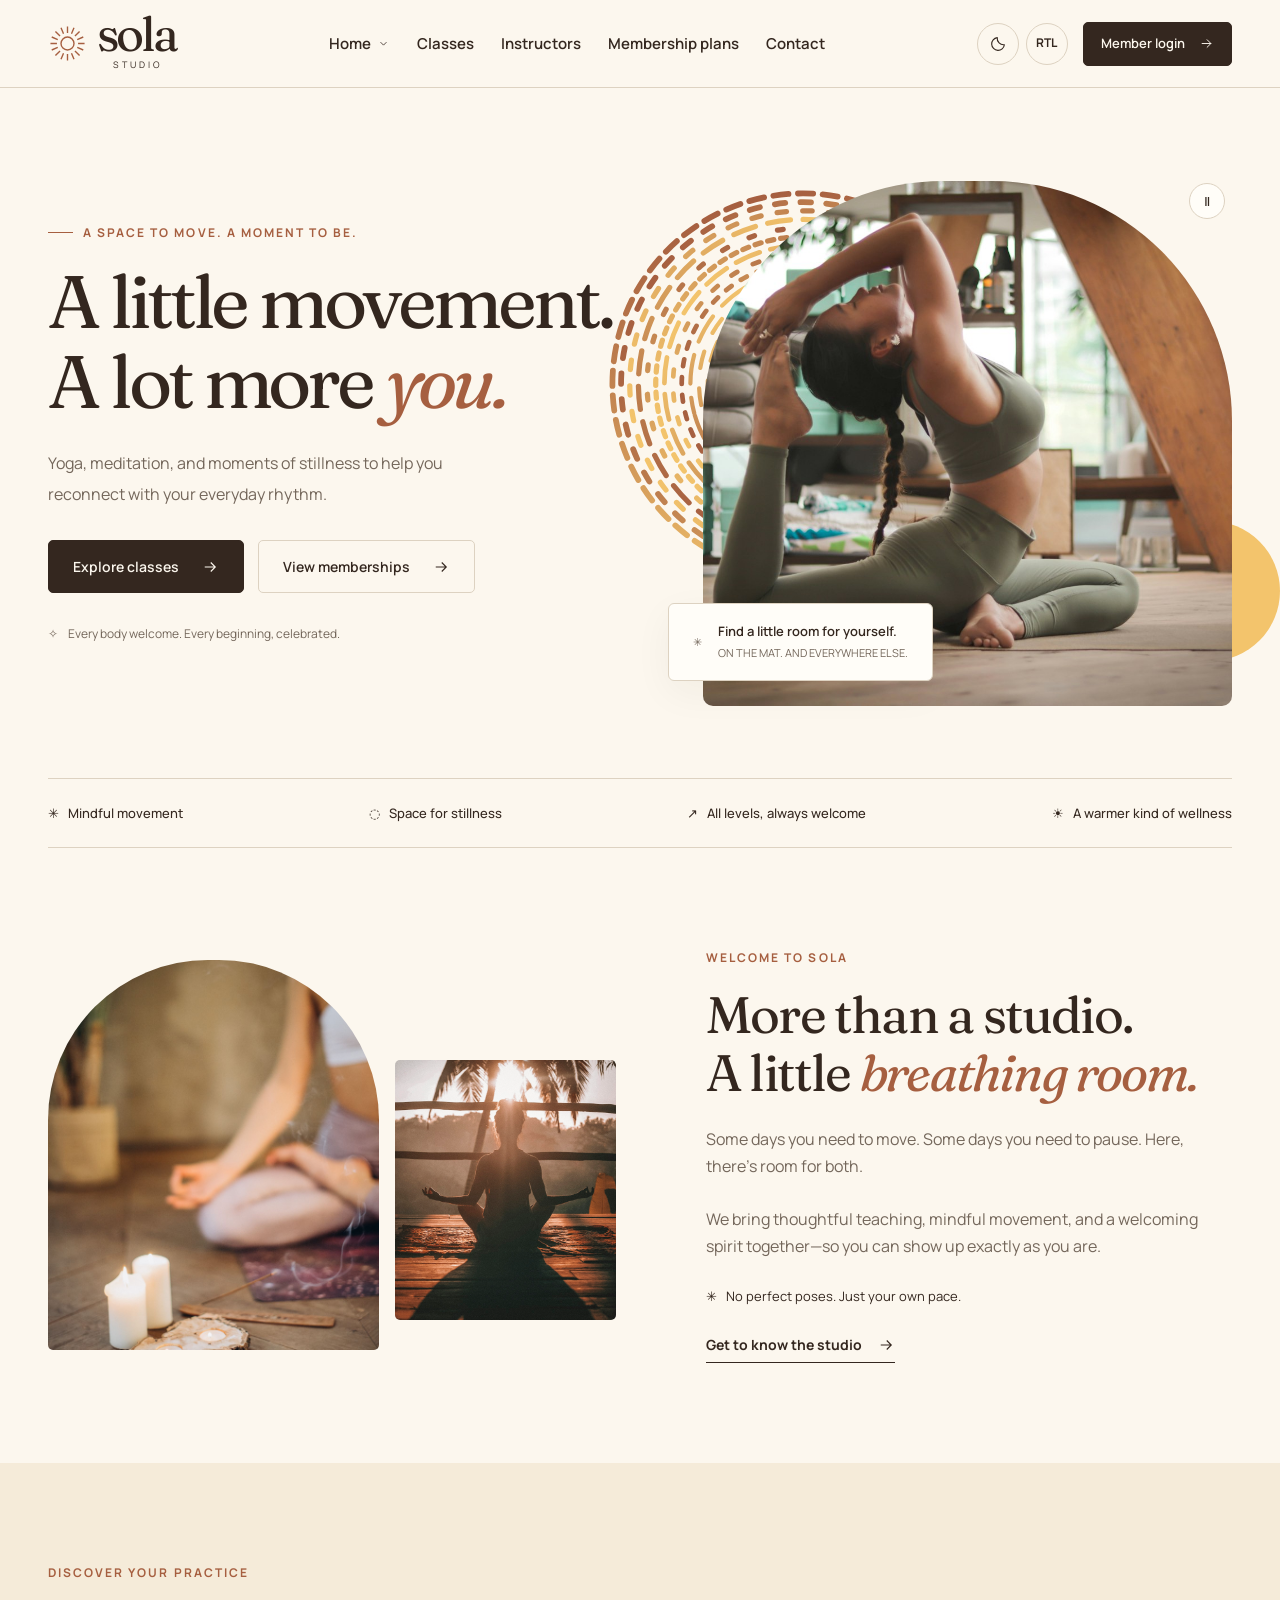
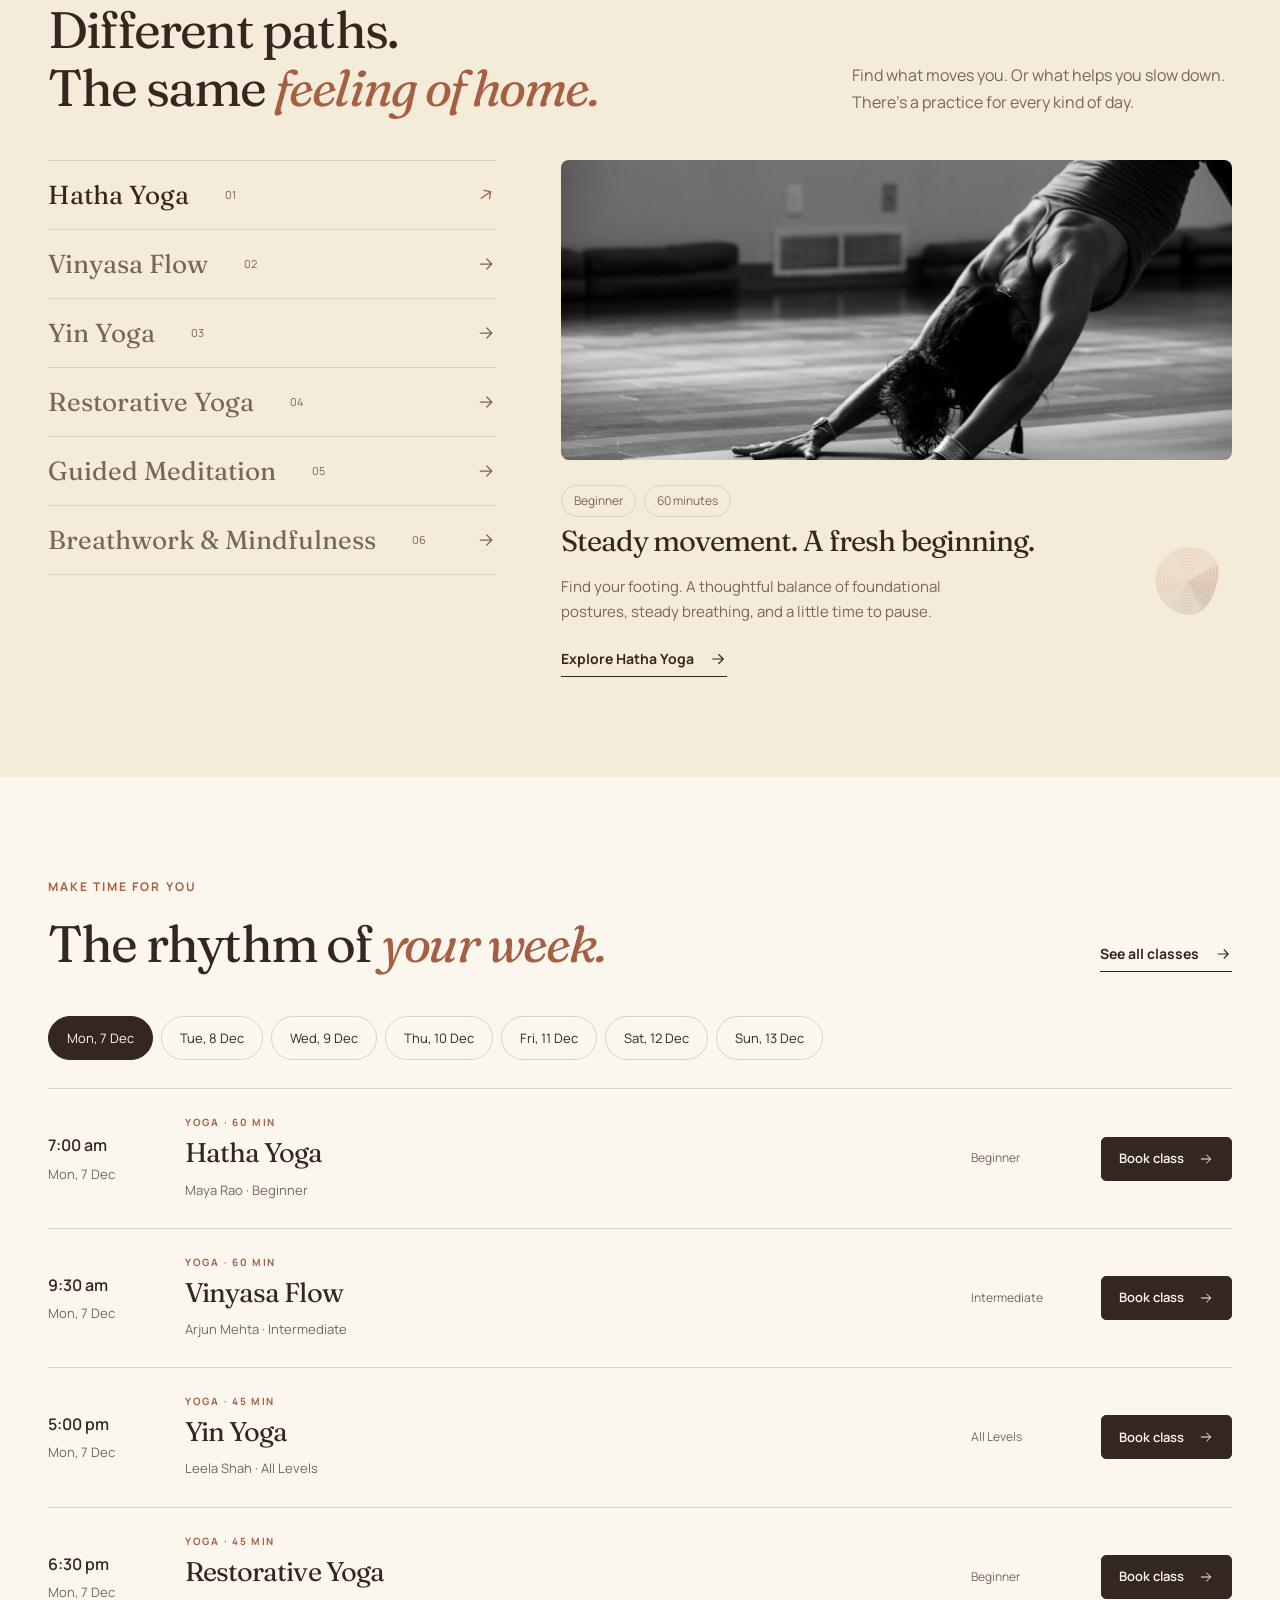
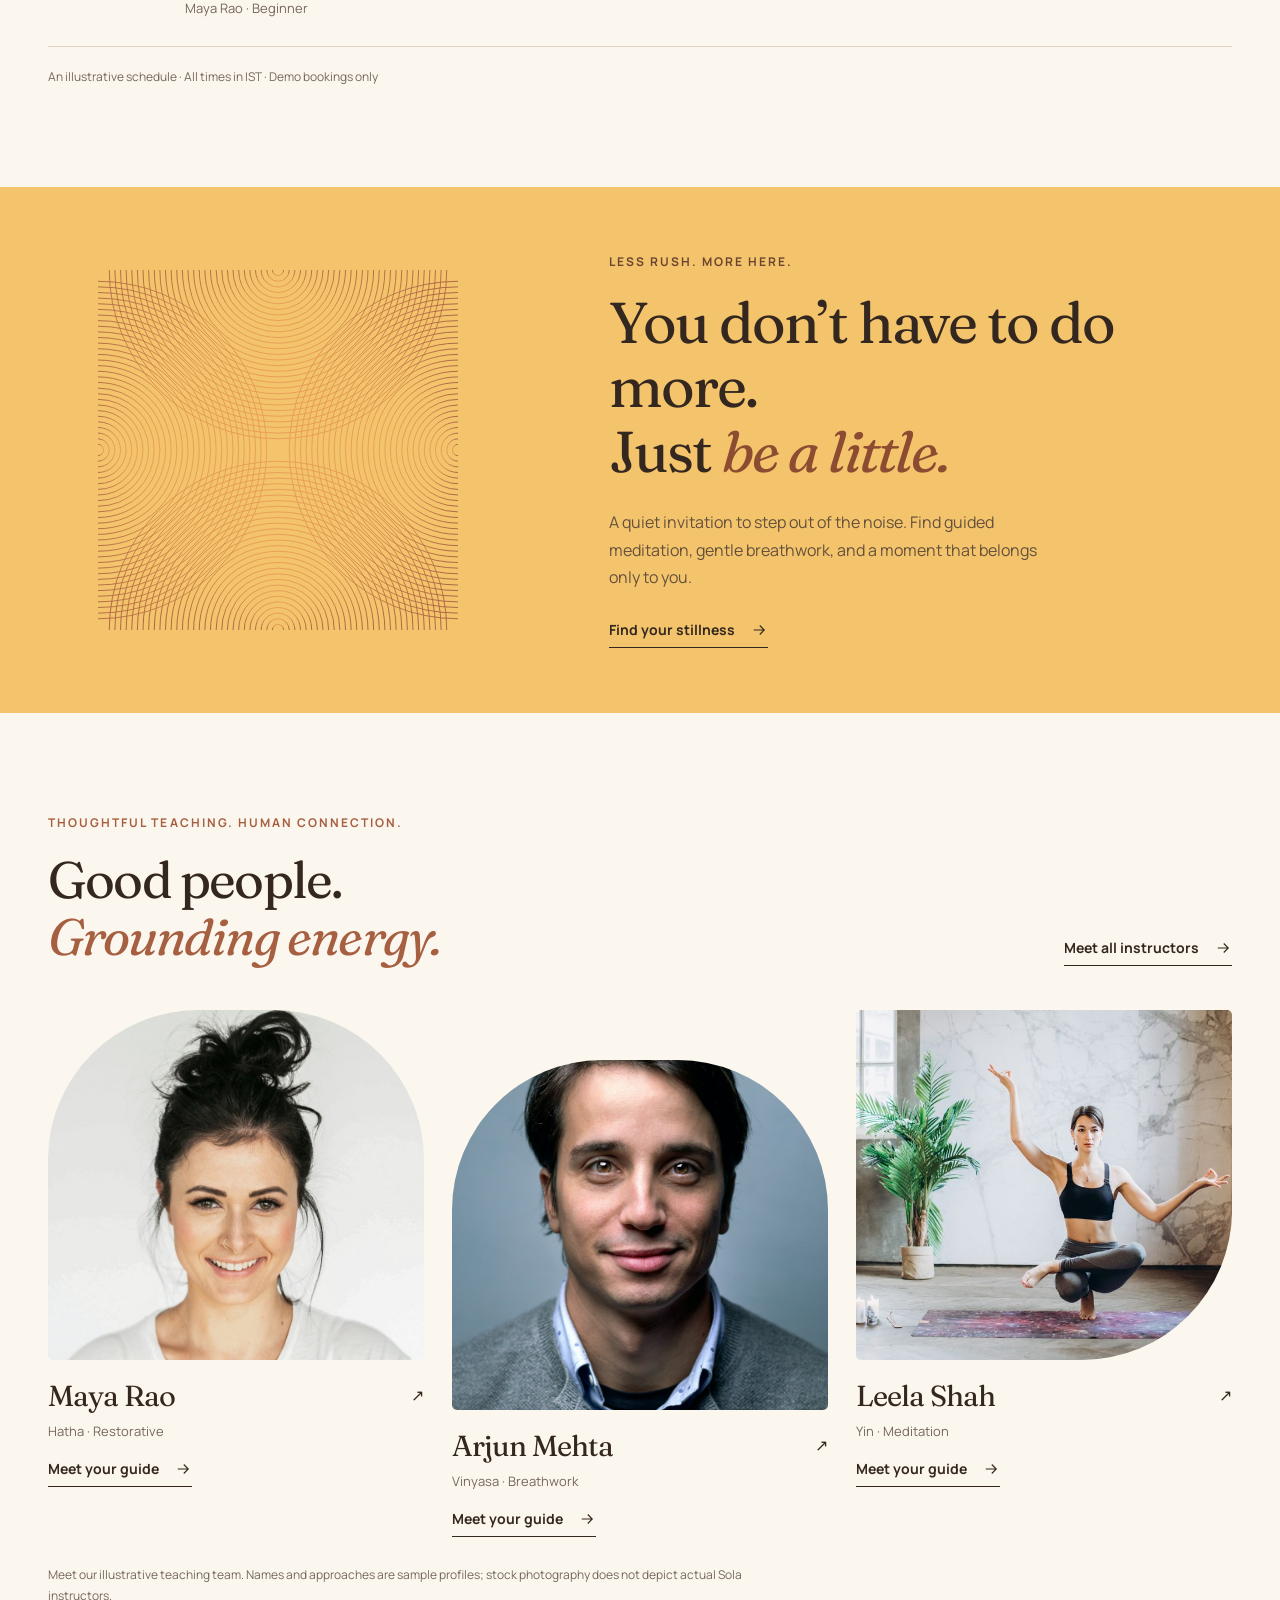
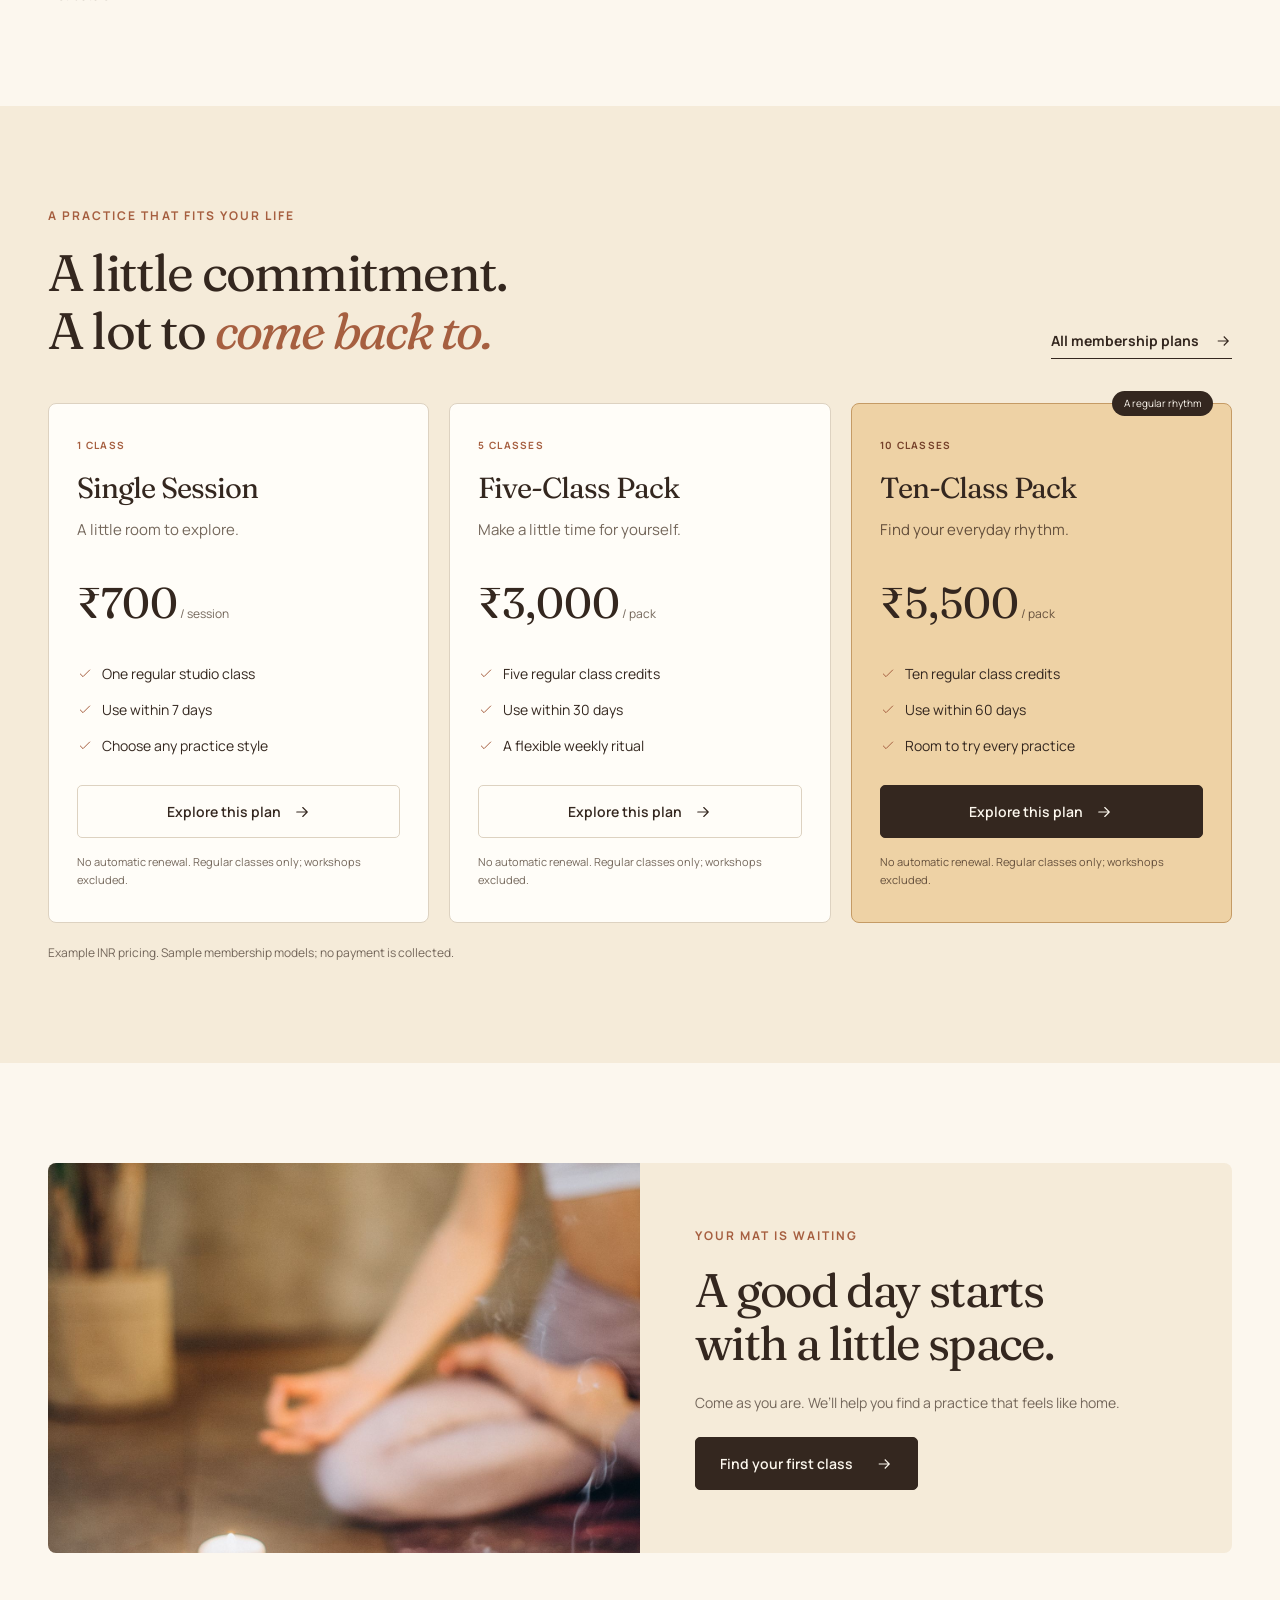
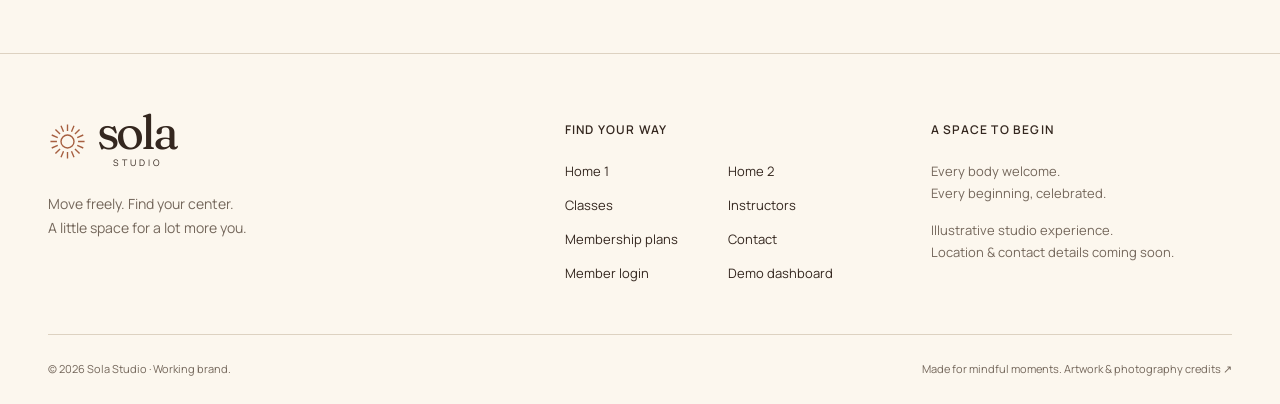
==== index.html @ 43e01eb2 "Build Sola Studio yoga and meditation website with member dashboard" ====
<!doctype html>
<html lang="en" dir="ltr">
  <head>
    <meta charset="utf-8" />
    <meta name="viewport" content="width=device-width,initial-scale=1" />
    <meta
      name="description"
      content="Sola Studio — yoga, meditation, and a little breathing room. Discover your practice, explore sample classes, and find your rhythm."
    />
    <meta name="theme-color" content="#FCF7EE" />
    <title>A little movement. A lot more you. · Sola Studio</title>
    <link rel="icon" type="image/svg+xml" href="./assets/graphics/logo.svg" />
    <link rel="stylesheet" href="./assets/css/fonts.css" />
    <link rel="stylesheet" href="./assets/css/style.css" />
    <link rel="stylesheet" href="./assets/css/dark-mode.css" />
    <link rel="stylesheet" href="./assets/css/rtl.css" />
    <script>
      try {
        document.documentElement.dataset.theme =
          JSON.parse(localStorage.getItem("sola-theme")) || "light";
        document.documentElement.dir =
          JSON.parse(localStorage.getItem("sola-direction")) || "ltr";
      } catch (e) {}
    </script>
    <script defer src="./assets/js/site-config.js"></script>
    <script defer src="./assets/js/class-data.js"></script>
    <script defer src="./assets/js/membership-data.js"></script>
    <script defer src="./assets/js/booking.js"></script>
    <script defer src="./assets/js/main.js"></script>
    <script defer src="./assets/js/public.js"></script>
  </head>
  <body data-page="home">
    <a class="skip" href="#main">Skip to content</a>
    <header class="site-header" id="site-header"></header>
    <main id="main">
      <section class="hero">
        <div class="wrap hero-grid">
          <div class="hero-copy">
            <span class="eyebrow">A space to move. A moment to be.</span>
            <h1>A little movement.<br />A lot more <em>you.</em></h1>
            <p>
              Yoga, meditation, and moments of stillness to help you reconnect
              with your everyday rhythm.
            </p>
            <div class="actions">
              <a class="btn" href="./pages/classes.html"
                >Explore classes
                <svg
                  width="18"
                  height="18"
                  viewBox="0 0 24 24"
                  fill="none"
                  stroke="currentColor"
                  stroke-width="1.5"
                  aria-hidden="true"
                >
                  <path d="M5 12h14m-6-6 6 6-6 6" /></svg></a
              ><a class="btn outline" href="./pages/memberships.html"
                >View memberships
                <svg
                  width="18"
                  height="18"
                  viewBox="0 0 24 24"
                  fill="none"
                  stroke="currentColor"
                  stroke-width="1.5"
                  aria-hidden="true"
                >
                  <path d="M5 12h14m-6-6 6 6-6 6" /></svg
              ></a>
            </div>
            <div class="hero-footnote">
              <span aria-hidden="true">✧</span> Every body welcome. Every
              beginning, celebrated.
            </div>
          </div>
          <div class="hero-visual">
            <img
              class="solar-orbit"
              src="./assets/graphics/solar-orbit.svg"
              alt=""
              aria-hidden="true"
            /><img
              class="hero-photo"
              src="./assets/images/flow.jpg"
              alt="Yoga practitioner stretching in a naturally lit studio"
              loading="eager"
              decoding="async"
            /><button
              class="motion-toggle"
              aria-label="Pause decorative animation"
              aria-pressed="false"
            >
              Ⅱ
            </button>
            <div class="photo-note">
              <span aria-hidden="true">✳</span>
              <div>
                <strong>Find a little room for yourself.</strong><br /><span
                  >ON THE MAT. AND EVERYWHERE ELSE.</span
                >
              </div>
            </div>
          </div>
        </div>
      </section>
      <div class="wrap">
        <div class="values-strip">
          <span>✳ &nbsp; Mindful movement</span
          ><span>◌ &nbsp; Space for stillness</span
          ><span>↗ &nbsp; All levels, always welcome</span
          ><span>☀ &nbsp; A warmer kind of wellness</span>
        </div>
      </div>
      <section class="wrap section">
        <div class="about-grid">
          <div class="about-photos">
            <img
              class=""
              src="./assets/images/studio-light.jpg"
              alt="Yoga practice in a bright, welcoming studio"
              loading="lazy"
              decoding="async"
            /><img
              class=""
              src="./assets/images/meditation.jpg"
              alt="A quiet moment of seated meditation"
              loading="lazy"
              decoding="async"
            />
          </div>
          <div class="about-copy">
            <span class="eyebrow">Welcome to Sola</span>
            <h2>More than a studio.<br />A little <em>breathing room.</em></h2>
            <p>
              Some days you need to move. Some days you need to pause. Here,
              there’s room for both.
            </p>
            <p>
              We bring thoughtful teaching, mindful movement, and a welcoming
              spirit together—so you can show up exactly as you are.
            </p>
            <div class="mini-note">
              ✳ &nbsp; No perfect poses. Just your own pace.
            </div>
            <a class="text-link" href="./pages/contact.html"
              >Get to know the studio
              <svg
                width="18"
                height="18"
                viewBox="0 0 24 24"
                fill="none"
                stroke="currentColor"
                stroke-width="1.5"
                aria-hidden="true"
              >
                <path d="M5 12h14m-6-6 6 6-6 6" /></svg
            ></a>
          </div>
        </div>
      </section>
      <section class="practice-section section">
        <div class="wrap">
          <div class="section-heading">
            <div>
              <span class="eyebrow">Discover your practice</span>
              <h2>Different paths.<br />The same <em>feeling of home.</em></h2>
            </div>
            <p>
              Find what moves you. Or what helps you slow down. There’s a
              practice for every kind of day.
            </p>
          </div>
          <div class="practice-layout">
            <div
              class="practice-tabs"
              role="tablist"
              aria-label="Practice styles"
              id="practice-tabs"
            ></div>
            <div
              class="practice-panel"
              id="practice-panel"
              role="tabpanel"
              aria-live="polite"
            ></div>
          </div>
        </div>
      </section>
      <section class="wrap section">
        <div class="section-heading">
          <div>
            <span class="eyebrow">Make time for you</span>
            <h2>The rhythm of <em>your week.</em></h2>
          </div>
          <a class="text-link" href="./pages/classes.html"
            >See all classes
            <svg
              width="18"
              height="18"
              viewBox="0 0 24 24"
              fill="none"
              stroke="currentColor"
              stroke-width="1.5"
              aria-hidden="true"
            >
              <path d="M5 12h14m-6-6 6 6-6 6" /></svg
          ></a>
        </div>
        <div
          class="days"
          id="schedule-days"
          aria-label="Choose schedule day"
        ></div>
        <div id="schedule-preview" aria-live="polite"></div>
        <p class="schedule-note">
          An illustrative schedule · All times in IST · Demo bookings only
        </p>
      </section>
      <section class="slow-panel">
        <div class="wrap slow-grid">
          <img
            class="slow-art"
            src="./assets/graphics/meditative-rings.svg"
            alt=""
            aria-hidden="true"
          />
          <div>
            <span class="eyebrow">Less rush. More here.</span>
            <h2>You don’t have to do more.<br />Just <em>be a little.</em></h2>
            <p>
              A quiet invitation to step out of the noise. Find guided
              meditation, gentle breathwork, and a moment that belongs only to
              you.
            </p>
            <a class="text-link" href="./pages/classes.html?style=Meditation"
              >Find your stillness
              <svg
                width="18"
                height="18"
                viewBox="0 0 24 24"
                fill="none"
                stroke="currentColor"
                stroke-width="1.5"
                aria-hidden="true"
              >
                <path d="M5 12h14m-6-6 6 6-6 6" /></svg
            ></a>
          </div>
        </div>
      </section>
      <section class="wrap section">
        <div class="section-heading">
          <div>
            <span class="eyebrow">Thoughtful teaching. Human connection.</span>
            <h2>Good people.<br /><em>Grounding energy.</em></h2>
          </div>
          <a class="text-link" href="./pages/instructors.html"
            >Meet all instructors
            <svg
              width="18"
              height="18"
              viewBox="0 0 24 24"
              fill="none"
              stroke="currentColor"
              stroke-width="1.5"
              aria-hidden="true"
            >
              <path d="M5 12h14m-6-6 6 6-6 6" /></svg
          ></a>
        </div>
        <div class="guides-grid">
          <article class="guide-card">
            <a href="./pages/instructors.html#maya"
              ><img
                class="guide-portrait"
                src="./assets/images/guide-maya.jpg"
                alt="Illustrative yoga guide portrait"
                loading="lazy"
                decoding="async" /></a
            ><a class="guide-name" href="./pages/instructors.html#maya"
              ><h3>Maya Rao</h3>
              <span aria-hidden="true">↗</span></a
            >
            <p>Hatha · Restorative</p>
            <a class="text-link" href="./pages/instructors.html#maya"
              >Meet your guide
              <svg
                width="18"
                height="18"
                viewBox="0 0 24 24"
                fill="none"
                stroke="currentColor"
                stroke-width="1.5"
                aria-hidden="true"
              >
                <path d="M5 12h14m-6-6 6 6-6 6" /></svg
            ></a>
          </article>
          <article class="guide-card">
            <a href="./pages/instructors.html#arjun"
              ><img
                class="guide-portrait"
                src="./assets/images/guide-arjun.jpg"
                alt="Illustrative yoga guide portrait"
                loading="lazy"
                decoding="async" /></a
            ><a class="guide-name" href="./pages/instructors.html#arjun"
              ><h3>Arjun Mehta</h3>
              <span aria-hidden="true">↗</span></a
            >
            <p>Vinyasa · Breathwork</p>
            <a class="text-link" href="./pages/instructors.html#arjun"
              >Meet your guide
              <svg
                width="18"
                height="18"
                viewBox="0 0 24 24"
                fill="none"
                stroke="currentColor"
                stroke-width="1.5"
                aria-hidden="true"
              >
                <path d="M5 12h14m-6-6 6 6-6 6" /></svg
            ></a>
          </article>
          <article class="guide-card">
            <a href="./pages/instructors.html#leela"
              ><img
                class="guide-portrait"
                src="./assets/images/guide-leela.jpg"
                alt="Illustrative yoga guide portrait"
                loading="lazy"
                decoding="async" /></a
            ><a class="guide-name" href="./pages/instructors.html#leela"
              ><h3>Leela Shah</h3>
              <span aria-hidden="true">↗</span></a
            >
            <p>Yin · Meditation</p>
            <a class="text-link" href="./pages/instructors.html#leela"
              >Meet your guide
              <svg
                width="18"
                height="18"
                viewBox="0 0 24 24"
                fill="none"
                stroke="currentColor"
                stroke-width="1.5"
                aria-hidden="true"
              >
                <path d="M5 12h14m-6-6 6 6-6 6" /></svg
            ></a>
          </article>
        </div>
        <p class="sample-label">
          Meet our illustrative teaching team. Names and approaches are sample
          profiles; stock photography does not depict actual Sola instructors.
        </p>
      </section>
      <section class="plans-section section">
        <div class="wrap">
          <div class="section-heading">
            <div>
              <span class="eyebrow">A practice that fits your life</span>
              <h2>A little commitment.<br />A lot to <em>come back to.</em></h2>
            </div>
            <a class="text-link" href="./pages/memberships.html"
              >All membership plans
              <svg
                width="18"
                height="18"
                viewBox="0 0 24 24"
                fill="none"
                stroke="currentColor"
                stroke-width="1.5"
                aria-hidden="true"
              >
                <path d="M5 12h14m-6-6 6 6-6 6" /></svg
            ></a>
          </div>
          <div data-plans="single,five,ten"></div>
          <p class="schedule-note">
            Example INR pricing. Sample membership models; no payment is
            collected.
          </p>
        </div>
      </section>
      <section class="wrap section">
        <div class="closing">
          <img
            class=""
            src="./assets/images/studio-light.jpg"
            alt="Light-filled yoga studio with an instructor at practice"
            loading="lazy"
            decoding="async"
          />
          <div class="closing-copy">
            <span class="eyebrow">Your mat is waiting</span>
            <h2>A good day starts<br />with a little space.</h2>
            <p>
              Come as you are. We’ll help you find a practice that feels like
              home.
            </p>
            <a class="btn" href="./pages/classes.html"
              >Find your first class
              <svg
                width="18"
                height="18"
                viewBox="0 0 24 24"
                fill="none"
                stroke="currentColor"
                stroke-width="1.5"
                aria-hidden="true"
              >
                <path d="M5 12h14m-6-6 6 6-6 6" /></svg
            ></a>
          </div>
        </div>
      </section>
    </main>
    <footer class="site-footer" id="site-footer"></footer>
    <button class="back-top" aria-label="Back to top" id="back-top">
      <svg
        width="20"
        height="20"
        viewBox="0 0 24 24"
        fill="none"
        stroke="currentColor"
        stroke-width="1.5"
        aria-hidden="true"
      >
        <path d="m6 13 6-6 6 6m-6-6v14" />
      </svg>
    </button>
    <div id="toast" role="status" aria-live="polite"></div>
    <dialog id="modal" aria-label="Details">
      <button class="icon-btn modal-close" aria-label="Close dialog">×</button>
      <div id="modal-body"></div>
    </dialog>
    <noscript
      ><p class="notice">
        JavaScript is required for navigation controls, class schedules, and the
        local demo dashboard. Please enable JavaScript to explore the full
        experience.
      </p></noscript
    >
  </body>
</html>
---- assets/css/fonts.css ----
@font-face {
  font-family: "Fraunces";
  font-style: italic;
  font-weight: 400;
  font-display: swap;
  src: url(../fonts/fraunces-italic-400.ttf) format("truetype");
}
@font-face {
  font-family: "Fraunces";
  font-style: italic;
  font-weight: 500;
  font-display: swap;
  src: url(../fonts/fraunces-italic-500.ttf) format("truetype");
}
@font-face {
  font-family: "Fraunces";
  font-style: normal;
  font-weight: 400;
  font-display: swap;
  src: url(../fonts/fraunces-400.ttf) format("truetype");
}
@font-face {
  font-family: "Fraunces";
  font-style: normal;
  font-weight: 500;
  font-display: swap;
  src: url(../fonts/fraunces-500.ttf) format("truetype");
}
@font-face {
  font-family: "Fraunces";
  font-style: normal;
  font-weight: 600;
  font-display: swap;
  src: url(../fonts/fraunces-600.ttf) format("truetype");
}
@font-face {
  font-family: "Manrope";
  font-style: normal;
  font-weight: 400;
  font-display: swap;
  src: url(../fonts/manrope-400.ttf) format("truetype");
}
@font-face {
  font-family: "Manrope";
  font-style: normal;
  font-weight: 500;
  font-display: swap;
  src: url(../fonts/manrope-500.ttf) format("truetype");
}
@font-face {
  font-family: "Manrope";
  font-style: normal;
  font-weight: 600;
  font-display: swap;
  src: url(../fonts/manrope-600.ttf) format("truetype");
}
@font-face {
  font-family: "Manrope";
  font-style: normal;
  font-weight: 700;
  font-display: swap;
  src: url(../fonts/manrope-700.ttf) format("truetype");
}
---- assets/css/style.css ----
:root {
  --bg: #fcf7ee;
  --surface: #f5ebd9;
  --paper: #fffdf8;
  --ink: #34271f;
  --muted: #74675b;
  --clay: #a65f40;
  --saffron: #f3c46c;
  --apricot: #e89b56;
  --line: #ddd2c1;
  --radius: 14px;
  --header: 88px;
  --shadow: 0 12px 38px #34271f0c;
  color-scheme: light;
}
* {
  box-sizing: border-box;
}
html {
  scroll-behavior: smooth;
  scroll-padding-top: 110px;
}
body {
  margin: 0;
  background: var(--bg);
  color: var(--ink);
  font:
    16px/1.7 Manrope,
    sans-serif;
}
button,
input,
select,
textarea {
  font: inherit;
}
button,
a,
input,
select,
textarea {
  -webkit-tap-highlight-color: transparent;
}
a {
  color: inherit;
  text-decoration: none;
}
button {
  color: inherit;
  cursor: pointer;
}
button:disabled {
  cursor: default;
  opacity: 0.65;
}
button svg,
a svg {
  flex-shrink: 0;
}
button {
  border: 0;
  background: none;
}
img {
  max-width: 100%;
  display: block;
}
svg {
  vertical-align: middle;
  flex-shrink: 0;
}
h1,
h2,
h3,
h4,
p {
  margin: 0;
}
h1,
h2,
h3,
h4 {
  font-family: Fraunces, Georgia, serif;
  font-weight: 400;
  line-height: 1.12;
  letter-spacing: -0.035em;
}
h1 {
  font-size: clamp(46px, 5.9vw, 88px);
}
h2 {
  font-size: clamp(36px, 4vw, 56px);
}
h3 {
  font-size: 29px;
}
p {
  color: var(--muted);
}
p + p {
  margin-top: 16px;
}
small {
  font-size: 14px;
  line-height: 1.6;
  color: var(--muted);
}
em {
  font-weight: 400;
  color: var(--clay);
}
::selection {
  background: var(--saffron);
  color: #34271f;
}
:focus-visible {
  outline: 3px solid var(--clay);
  outline-offset: 5px;
}
.skip {
  position: fixed;
  top: -100px;
  left: 20px;
  z-index: 1000;
  background: var(--ink);
  color: var(--bg);
  padding: 12px 20px;
}
.skip:focus {
  top: 10px;
}
.wrap {
  max-width: 1280px;
  margin-inline: auto;
  padding-inline: 48px;
}
.section {
  padding-block: 100px;
}
.section-sm {
  padding-block: 65px;
}
.eyebrow {
  text-transform: uppercase;
  font-size: 12px;
  letter-spacing: 0.17em;
  font-weight: 700;
  display: block;
  color: var(--clay);
  margin-bottom: 18px;
}
.eyebrow:empty {
  display: none;
}
.section-heading {
  display: flex;
  justify-content: space-between;
  align-items: end;
  gap: 28px;
  margin-bottom: 44px;
}
.section-heading h2 {
  max-width: 660px;
}
.section-heading p {
  max-width: 380px;
}
.section-heading .text-link {
  white-space: nowrap;
}
.text-link {
  display: inline-flex;
  align-items: center;
  gap: 15px;
  border-bottom: 1px solid var(--ink);
  padding-bottom: 5px;
  font-size: 14px;
  font-weight: 700;
}
.text-link:hover {
  color: var(--clay);
  border-color: var(--clay);
}
.btn {
  display: inline-flex;
  align-items: center;
  justify-content: center;
  gap: 22px;
  background: var(--ink);
  color: var(--bg);
  border: 1px solid var(--ink);
  border-radius: 5px;
  padding: 15px 24px;
  font-size: 14px;
  font-weight: 600;
  line-height: 1.5;
  min-height: 50px;
  transition: transform 0.2s;
}
.btn:hover:not(:disabled) {
  background: var(--clay);
  border-color: var(--clay);
  color: var(--paper);
  transform: translateY(-2px);
}
.btn.outline {
  background: transparent;
  color: var(--ink);
  border-color: var(--line);
}
.btn.outline:hover:not(:disabled) {
  border-color: var(--ink);
  background: var(--surface);
  color: var(--ink);
}
.btn.saffron {
  background: var(--saffron);
  color: #34271f;
  border-color: var(--saffron);
}
.btn.small {
  padding: 10px 17px;
  min-height: 44px;
  font-size: 13px;
  gap: 14px;
}
.actions {
  display: flex;
  align-items: center;
  gap: 14px;
  flex-wrap: wrap;
}
.icon-btn {
  display: inline-flex;
  align-items: center;
  justify-content: center;
  width: 42px;
  height: 42px;
  border: 1px solid var(--line);
  border-radius: 50%;
  flex-shrink: 0;
}
.icon-btn:hover {
  background: var(--surface);
}
.text-button {
  font: inherit;
  letter-spacing: inherit;
  padding: 0;
  text-align: start;
}
.text-button:hover {
  text-decoration: underline;
  text-underline-offset: 5px;
}
.pill {
  padding: 5px 12px;
  border: 1px solid var(--line);
  border-radius: 30px;
  font-size: 12px;
  display: inline-block;
  color: var(--muted);
}
.site-header {
  height: var(--header);
  position: sticky;
  top: 0;
  z-index: 50;
  background: var(--bg);
  border-bottom: 1px solid var(--line);
}
.nav-wrap {
  height: 100%;
  display: flex;
  align-items: center;
  justify-content: space-between;
  gap: 28px;
  max-width: 1440px;
  margin: auto;
  padding-inline: 48px;
}
.brand {
  display: inline-flex;
  align-items: center;
  gap: 10px;
  flex-shrink: 0;
}
.brand > span {
  font:
    48px/0.65 Fraunces,
    serif;
  letter-spacing: -0.06em;
}
.brand-sub {
  display: block;
  font:
    9px/1 Manrope,
    sans-serif;
  letter-spacing: 0.34em;
  text-align: center;
  margin-top: 11px;
  margin-inline-start: 3px;
}
.public-nav {
  display: flex;
  align-items: center;
  gap: 27px;
  font-size: 15px;
  font-weight: 600;
}
.public-nav > a,
.home-menu > summary {
  padding-block: 18px;
  position: relative;
}
.public-nav > a[aria-current="page"]:after {
  content: "";
  position: absolute;
  bottom: 9px;
  left: 0;
  right: 0;
  height: 2px;
  background: var(--clay);
}
.public-nav a:hover,
.home-menu summary:hover {
  color: var(--clay);
}
.home-menu {
  position: relative;
}
.home-menu summary {
  cursor: pointer;
  list-style: none;
  display: flex;
  align-items: center;
  gap: 6px;
}
.home-menu summary::-webkit-details-marker {
  display: none;
}
.dropdown {
  position: absolute;
  top: 100%;
  inset-inline-start: -20px;
  width: 190px;
  padding: 10px;
  background: var(--paper);
  box-shadow: var(--shadow);
  border: 1px solid var(--line);
  border-radius: 8px;
}
.dropdown a {
  display: block;
  padding: 10px;
  border-radius: 4px;
}
.dropdown a:hover {
  background: var(--surface);
}
.nav-tools {
  display: flex;
  align-items: center;
  gap: 7px;
}
.direction-toggle {
  font-size: 12px;
  font-weight: 700;
}
.mobile-menu {
  display: none;
}
.nav-login {
  margin-inline-start: 8px;
}
.hero {
  position: relative;
  overflow: hidden;
}
.hero-grid {
  display: grid;
  grid-template-columns: 1.03fr 1fr;
  align-items: center;
  gap: 50px;
  padding-block: 65px 64px;
  min-height: 690px;
}
.hero-copy {
  position: relative;
  z-index: 2;
}
.hero-copy .eyebrow {
  display: flex;
  align-items: center;
  gap: 10px;
}
.hero-copy .eyebrow:before {
  content: "";
  width: 25px;
  height: 1px;
  background: var(--clay);
}
.hero h1 {
  font-size: clamp(50px, 5.8vw, 84px);
  max-width: 620px;
  line-height: 1.08;
  letter-spacing: -0.055em;
}
.hero-copy > p {
  font-size: 16px;
  max-width: 420px;
  margin-top: 27px;
  line-height: 1.9;
}
.hero-copy .actions {
  margin-top: 31px;
}
.hero-footnote {
  display: flex;
  gap: 10px;
  align-items: center;
  color: var(--muted);
  font-size: 12px;
  margin-top: 31px;
}
.hero-visual {
  position: relative;
  isolation: isolate;
  min-width: 0;
  padding-inline: 30px 0;
  padding-top: 20px;
}
.hero-photo {
  width: 100%;
  height: 525px;
  object-fit: cover;
  object-position: 49% center;
  border-radius: 240px 240px 10px 10px;
}
.solar-orbit {
  position: absolute;
  width: 420px;
  max-width: none;
  inset-inline-start: -80px;
  top: 13px;
  z-index: -1;
  animation: orbit 65s linear infinite;
}
.hero-visual:after {
  content: "";
  width: 140px;
  height: 140px;
  border-radius: 50%;
  background: var(--saffron);
  position: absolute;
  inset-inline-end: -48px;
  bottom: 45px;
  z-index: -1;
}
.photo-note {
  position: absolute;
  bottom: 25px;
  inset-inline-start: -5px;
  background: var(--paper);
  padding: 17px 24px;
  border: 1px solid var(--line);
  border-radius: 6px;
  box-shadow: var(--shadow);
  display: flex;
  align-items: center;
  gap: 16px;
  font-size: 13px;
  line-height: 1.6;
}
.photo-note svg {
  color: var(--clay);
}
.photo-note strong {
  font-weight: 600;
}
.photo-note span {
  color: var(--muted);
  font-size: 11px;
}
.motion-toggle {
  position: absolute;
  top: 22px;
  inset-inline-end: 7px;
  width: 36px;
  height: 36px;
  border: 1px solid var(--line);
  border-radius: 50%;
  background: var(--paper);
  font-size: 13px;
  z-index: 2;
}
.paused .solar-orbit {
  animation-play-state: paused;
}
@keyframes orbit {
  to {
    transform: rotate(360deg);
  }
}
.values-strip {
  border-block: 1px solid var(--line);
  padding-block: 23px;
  display: flex;
  justify-content: space-between;
  align-items: center;
  gap: 22px;
  font-size: 13px;
  font-weight: 500;
}
.values-strip span {
  display: flex;
  align-items: center;
  gap: 14px;
}
.values-strip svg {
  color: var(--clay);
}
.about-grid {
  display: grid;
  grid-template-columns: 1.08fr 1fr;
  gap: 90px;
  align-items: center;
}
.about-photos {
  display: grid;
  grid-template-columns: 1.2fr 0.8fr;
  gap: 16px;
  align-items: end;
}
.about-photos img:first-child {
  width: 100%;
  height: 390px;
  object-fit: cover;
  border-radius: 160px 160px 5px 5px;
}
.about-photos img:nth-child(2) {
  height: 260px;
  width: 100%;
  object-fit: cover;
  border-radius: 5px;
  margin-bottom: 30px;
}
.about-copy p {
  margin-block: 25px;
}
.about-copy .mini-note {
  display: flex;
  align-items: center;
  gap: 10px;
  font-size: 13px;
  margin-bottom: 24px;
}
.practice-section {
  background: var(--surface);
}
.practice-layout {
  display: grid;
  grid-template-columns: 0.8fr 1.2fr;
  gap: 65px;
  align-items: start;
}
.practice-tabs {
  display: grid;
  border-top: 1px solid var(--line);
}
.practice-tab {
  display: flex;
  align-items: center;
  justify-content: space-between;
  gap: 20px;
  padding: 18px 0;
  border-bottom: 1px solid var(--line);
  text-align: start;
  color: var(--muted);
  font:
    26px Fraunces,
    serif;
}
.practice-tab span {
  font:
    11px Manrope,
    sans-serif;
  margin-inline-end: auto;
  margin-inline-start: 16px;
  color: var(--muted);
}
.practice-tab[aria-selected="true"] {
  color: var(--ink);
}
.practice-tab[aria-selected="true"] svg {
  color: var(--clay);
  transform: rotate(-35deg);
}
.practice-panel {
  position: relative;
  min-width: 0;
}
.practice-panel > img {
  height: 300px;
  object-fit: cover;
  width: 100%;
  border-radius: 8px;
}
.practice-panel-content {
  display: flex;
  justify-content: space-between;
  gap: 30px;
  margin-top: 25px;
}
.practice-panel-content p {
  max-width: 390px;
  font-size: 15px;
}
.practice-panel-content h3 {
  margin-block: 8px 16px;
}
.practice-panel-content .actions {
  margin-top: 22px;
}
.practice-meta {
  display: flex;
  gap: 8px;
  flex-wrap: wrap;
}
.practice-art {
  width: 90px;
  height: 90px;
  align-self: center;
  opacity: 0.75;
}
.days {
  display: flex;
  gap: 8px;
  flex-wrap: wrap;
  margin-bottom: 28px;
}
.day-btn,
.chip {
  padding: 10px 18px;
  border: 1px solid var(--line);
  border-radius: 40px;
  font-size: 13px;
  background: transparent;
  min-height: 44px;
}
.day-btn[aria-pressed="true"],
.chip[aria-pressed="true"] {
  background: var(--ink);
  border-color: var(--ink);
  color: var(--bg);
}
.session-row {
  display: flex;
  gap: 25px;
  align-items: center;
  border-top: 1px solid var(--line);
  padding: 25px 0;
}
.session-row:last-child {
  border-bottom: 1px solid var(--line);
}
.session-time {
  min-width: 112px;
  display: flex;
  flex-direction: column;
  gap: 3px;
}
.session-time strong {
  font-size: 16px;
  font-weight: 600;
}
.session-time span,
.session-info > span:last-child {
  color: var(--muted);
  font-size: 13px;
}
.session-info {
  flex: 1;
}
.session-info .eyebrow {
  font-size: 10px;
  margin-bottom: 7px;
}
.session-info h3 {
  font-size: 27px;
  margin-bottom: 7px;
}
.session-level {
  font-size: 12px;
  min-width: 105px;
  color: var(--muted);
}
.session-action {
  flex-shrink: 0;
}
.schedule-note {
  margin-top: 20px;
  font-size: 12px;
}
.slow-panel {
  background: var(--saffron);
  color: #34271f;
  overflow: hidden;
  position: relative;
}
.slow-grid {
  display: grid;
  grid-template-columns: 0.85fr 1.15fr;
  gap: 100px;
  align-items: center;
  padding-block: 65px;
}
.slow-art {
  max-height: 360px;
  max-width: 100%;
  width: 100%;
  object-fit: contain;
}
.slow-panel h2 {
  font-size: clamp(40px, 4.5vw, 65px);
  max-width: 600px;
}
.slow-panel em {
  color: #8b4c32;
}
.slow-panel p {
  color: #65503c;
  max-width: 440px;
  margin-block: 25px;
}
.slow-panel .eyebrow {
  color: #6b4530;
}
.slow-panel .text-link {
  color: #34271f;
  border-color: #34271f;
}
.guides-grid {
  display: grid;
  grid-template-columns: repeat(3, 1fr);
  gap: 28px;
}
.guide-portrait {
  height: 350px;
  width: 100%;
  object-fit: cover;
  object-position: center 35%;
  border-radius: 150px 150px 5px 5px;
}
.guide-card:nth-child(2) {
  margin-top: 50px;
}
.guide-card:nth-child(3) .guide-portrait {
  border-radius: 5px 5px 150px 5px;
}
.guide-name {
  display: flex;
  align-items: center;
  justify-content: space-between;
  margin-top: 20px;
}
.guide-name h3 {
  font-size: 29px;
}
.guide-card p {
  font-size: 13px;
  margin-top: 8px;
}
.guide-card .text-link {
  margin-top: 15px;
}
.sample-label {
  font-size: 12px;
  margin-top: 28px;
  max-width: 700px;
}
.plans-section {
  background: var(--surface);
}
.plans-grid {
  display: grid;
  grid-template-columns: repeat(3, 1fr);
  gap: 20px;
}
.plan {
  background: var(--paper);
  border: 1px solid var(--line);
  border-radius: 8px;
  padding: 33px 28px;
  position: relative;
  display: flex;
  flex-direction: column;
}
.plan h3 {
  font-size: 29px;
  margin-bottom: 13px;
}
.plan p {
  font-size: 15px;
}
.plan .eyebrow {
  font-size: 10px;
  letter-spacing: 0.13em;
}
.price {
  font-family: Fraunces, serif;
  font-size: 43px;
  margin-block: 23px;
}
.price span {
  font:
    12px Manrope,
    sans-serif;
  color: var(--muted);
}
.plan ul {
  list-style: none;
  margin: 0 0 28px;
  padding: 0;
  font-size: 14px;
  display: grid;
  gap: 12px;
}
.plan li {
  display: flex;
  gap: 9px;
  align-items: center;
}
.plan li svg {
  color: var(--clay);
}
.plan .btn {
  margin-top: auto;
  gap: 12px;
}
.plan small {
  font-size: 11px;
  margin-top: 15px;
}
.plan.featured {
  background: #eed2a5;
  border-color: #c59b65;
  color: #34271f;
}
.plan.featured p,
.plan.featured small,
.plan.featured .price span {
  color: #65503c;
}
.plan.featured .eyebrow {
  color: #75402a;
}
.plan.featured .btn {
  background: #34271f;
  color: #fcf7ee;
  border-color: #34271f;
}
.plan-tag {
  position: absolute;
  top: -13px;
  inset-inline-end: 18px;
  font-size: 10px;
  background: #34271f;
  color: #fcf7ee;
  padding: 4px 12px;
  border-radius: 15px;
}
.closing {
  display: grid;
  grid-template-columns: 1fr 1fr;
  background: var(--surface);
  border-radius: 8px;
  overflow: hidden;
  min-height: 390px;
}
.closing > img {
  height: 390px;
  width: 100%;
  object-fit: cover;
}
.closing-copy {
  padding: 55px;
  display: flex;
  align-items: start;
  flex-direction: column;
  justify-content: center;
}
.closing-copy h2 {
  font-size: 47px;
}
.closing-copy p {
  margin-block: 22px;
  font-size: 14px;
}
.site-footer {
  border-top: 1px solid var(--line);
  padding-block: 62px 25px;
}
.footer-top {
  display: grid;
  grid-template-columns: 1.5fr 1fr 1fr;
  gap: 65px;
}
.footer-brand p {
  max-width: 280px;
  margin-top: 23px;
  font-size: 14px;
}
.footer-links {
  display: grid;
  grid-template-columns: 1fr 1fr;
  gap: 12px 25px;
  font-size: 13px;
  align-content: start;
}
.footer-links a:hover {
  text-decoration: underline;
}
.footer-top > div > h3 {
  font:
    600 12px Manrope,
    sans-serif;
  letter-spacing: 0.1em;
  text-transform: uppercase;
  margin-block: 5px 22px;
}
.footer-message p {
  font-size: 13px;
}
.footer-bottom {
  display: flex;
  justify-content: space-between;
  gap: 25px;
  border-top: 1px solid var(--line);
  padding-top: 25px;
  margin-top: 50px;
  font-size: 11px;
  color: var(--muted);
}
.back-top {
  position: fixed;
  inset-inline-end: 25px;
  bottom: 25px;
  background: var(--ink);
  color: var(--bg);
  width: 46px;
  height: 46px;
  border-radius: 50%;
  z-index: 40;
  box-shadow: var(--shadow);
  opacity: 0;
  pointer-events: none;
  transform: translateY(10px);
  transition: 0.2s;
}
.back-top.show {
  opacity: 1;
  pointer-events: auto;
  transform: none;
}
#toast {
  position: fixed;
  bottom: 28px;
  left: 50%;
  transform: translate(-50%, 20px);
  padding: 15px 22px;
  background: var(--ink);
  color: var(--bg);
  border: 1px solid var(--line);
  border-radius: 8px;
  max-width: calc(100% - 40px);
  width: max-content;
  z-index: 200;
  box-shadow: var(--shadow);
  font-size: 14px;
  opacity: 0;
  pointer-events: none;
  transition: 0.2s;
}
#toast.visible {
  opacity: 1;
  transform: translate(-50%, 0);
}
dialog {
  padding: 45px;
  border: 1px solid var(--line);
  background: var(--paper);
  color: var(--ink);
  border-radius: 16px;
  max-width: 600px;
  width: calc(100% - 32px);
  max-height: 85dvh;
  overflow: auto;
}
dialog::backdrop {
  background: #211c1980;
  backdrop-filter: blur(4px);
}
dialog h2 {
  font-size: 40px;
  margin-bottom: 20px;
}
dialog p {
  margin-block: 15px;
}
dialog .modal-close {
  position: absolute;
  top: 12px;
  inset-inline-end: 12px;
  width: 34px;
  height: 34px;
}
.details-list {
  padding: 0;
  margin-block: 25px;
}
.details-list > div {
  display: flex;
  gap: 25px;
  justify-content: space-between;
  border-bottom: 1px solid var(--line);
  padding-block: 12px;
  font-size: 13px;
}
.details-list dt {
  color: var(--muted);
}
.details-list dd {
  margin: 0;
  text-align: end;
}
.notice {
  font-size: 13px;
  border: 1px solid var(--line);
  padding: 15px;
  border-radius: 6px;
  background: var(--surface);
  color: var(--muted);
}
.page-intro {
  padding-block: 65px 55px;
  position: relative;
}
.page-intro h1 {
  font-size: clamp(48px, 5.4vw, 75px);
  max-width: 900px;
}
.page-intro p {
  max-width: 580px;
  margin-top: 24px;
}
.intro-row {
  display: flex;
  justify-content: space-between;
  gap: 40px;
  align-items: end;
}
.intro-art {
  width: 150px;
  height: 150px;
  object-fit: contain;
}
.filters {
  background: var(--surface);
  padding: 25px;
  border-radius: 8px;
  display: flex;
  gap: 18px;
  align-items: end;
  flex-wrap: wrap;
  margin-bottom: 28px;
}
.field {
  display: grid;
  gap: 7px;
  flex: 1;
  min-width: 140px;
}
.field label,
.field > span {
  font-size: 14px;
  font-weight: 600;
  color: var(--muted);
}
input:not([type="checkbox"]):not([type="range"]),
select,
textarea {
  border: 1px solid var(--line);
  border-radius: 5px;
  background: var(--paper);
  color: var(--ink);
  padding: 12px 13px;
  width: 100%;
  min-height: 48px;
  max-width: 100%;
}
select {
  cursor: pointer;
}
textarea {
  resize: vertical;
  min-height: 120px;
}
.filters .btn {
  min-height: 48px;
}
.results-count {
  font-size: 13px;
  color: var(--muted);
  margin-bottom: 15px;
}
.empty {
  border: 1px dashed var(--line);
  border-radius: 8px;
  padding: 40px;
  text-align: center;
}
.empty p {
  margin-top: 15px;
}
.first-visit {
  display: grid;
  grid-template-columns: 1fr 1fr;
  gap: 90px;
  align-items: start;
}
.faq-list details {
  border-bottom: 1px solid var(--line);
  padding-block: 20px;
}
.faq-list summary {
  cursor: pointer;
  font-size: 15px;
  font-weight: 600;
  list-style: none;
  display: flex;
  justify-content: space-between;
  align-items: center;
  gap: 20px;
}
.faq-list summary:after {
  content: "+";
  font-size: 24px;
  font-weight: 400;
}
.faq-list details[open] summary:after {
  content: "−";
}
.faq-list p {
  font-size: 14px;
  margin-top: 15px;
}
.timetable {
  display: grid;
  grid-template-columns: repeat(7, 1fr);
  gap: 8px;
  overflow: auto;
}
.timetable > div {
  min-width: 105px;
  border: 1px solid var(--line);
  border-radius: 7px;
  padding: 15px 10px;
}
.timetable h3 {
  font:
    600 13px Manrope,
    sans-serif;
  margin-bottom: 15px;
}
.timetable button {
  display: block;
  background: var(--surface);
  padding: 9px 6px;
  margin-top: 8px;
  text-align: start;
  border-radius: 4px;
  width: 100%;
  font-size: 11px;
  line-height: 1.5;
}
.timetable button span {
  display: block;
  color: var(--muted);
}
.alt-hero {
  display: grid;
  grid-template-columns: 1.15fr 0.85fr;
  gap: 65px;
  align-items: center;
  padding-block: 60px;
}
.alt-hero h1 {
  font-size: clamp(48px, 5.7vw, 80px);
}
.alt-hero p {
  max-width: 480px;
  margin-block: 25px;
}
.alt-visual {
  position: relative;
}
.alt-visual > img:first-child {
  height: 390px;
  width: 100%;
  object-fit: cover;
  border-radius: 8px 8px 180px 8px;
}
.alt-visual > img:last-child {
  position: absolute;
  width: 180px;
  bottom: -30px;
  inset-inline-start: -55px;
  background: var(--bg);
  border-radius: 50%;
}
.finder {
  border: 1px solid var(--line);
  border-radius: 10px;
  background: var(--paper);
  padding: 40px;
  box-shadow: var(--shadow);
}
.finder h2 {
  font-size: 37px;
  margin-bottom: 13px;
}
.finder .filters {
  margin-top: 28px;
  padding: 20px;
}
.finder-result {
  border-top: 1px solid var(--line);
  padding-top: 22px;
  margin-top: 20px;
}
.finder-result h3 {
  margin-bottom: 10px;
}
.finder-result p {
  font-size: 14px;
  margin-bottom: 15px;
}
.compare-practices {
  display: grid;
  grid-template-columns: 1fr 1fr;
  gap: 35px;
}
.compare-practices img {
  height: 310px;
  width: 100%;
  object-fit: cover;
  border-radius: 8px;
}
.compare-practices h3 {
  margin-block: 22px 12px;
  font-size: 36px;
}
.compare-practices p {
  max-width: 470px;
  font-size: 14px;
  margin-bottom: 20px;
}
.day-story {
  display: grid;
  grid-template-columns: repeat(3, 1fr);
  gap: 38px;
}
.day-story article {
  border-top: 1px solid var(--line);
  padding-top: 20px;
}
.day-story h3 {
  margin-block: 20px 15px;
}
.day-story p {
  font-size: 14px;
}
.day-story img {
  height: 180px;
  object-fit: cover;
  width: 100%;
  margin-top: 24px;
  border-radius: 6px;
}
.workshop {
  padding: 55px;
  display: grid;
  grid-template-columns: 1fr 0.8fr;
  gap: 80px;
  align-items: center;
  background: var(--surface);
  border-radius: 8px;
}
.workshop .art-panel {
  border-radius: 100px 5px 100px 5px;
  overflow: hidden;
  background: var(--saffron);
  height: 290px;
}
.art-panel img {
  height: 100%;
  width: 100%;
  object-fit: cover;
  transform: scale(1.2);
}
.workshop p {
  margin-block: 22px;
}
.spotlight {
  display: grid;
  grid-template-columns: 0.85fr 1.15fr;
  gap: 75px;
  align-items: center;
}
.spotlight > img {
  width: 100%;
  max-height: 540px;
  object-fit: cover;
  border-radius: 200px 200px 8px 8px;
}
.spotlight p {
  margin-block: 25px;
}
.spotlight .specialty {
  font-size: 13px;
}
.instructor-list {
  display: grid;
  grid-template-columns: 1fr 1fr;
  gap: 65px;
}
.instructor-list img {
  height: 450px;
  width: 100%;
  object-fit: cover;
  border-radius: 8px;
  object-position: center 25%;
}
.instructor-list h3 {
  font-size: 36px;
  margin-block: 22px 10px;
}
.instructor-list p {
  font-size: 14px;
  margin-block: 15px 20px;
}
.membership-all .plans-grid {
  grid-template-columns: repeat(4, 1fr);
  gap: 16px;
}
.membership-all .plan {
  padding: 28px 21px;
}
.membership-all .plan h3 {
  font-size: 27px;
}
.membership-all .price {
  font-size: 37px;
}
.membership-all .plan .btn {
  font-size: 12px;
  padding-inline: 12px;
}
.comparison {
  display: grid;
  grid-template-columns: 1fr 1fr;
  gap: 70px;
  align-items: start;
}
.range-field {
  margin-top: 30px;
}
.range-field label {
  display: flex;
  justify-content: space-between;
  margin-bottom: 15px;
  font-size: 14px;
}
.range-field input {
  width: 100%;
  accent-color: var(--clay);
}
.comparison-result {
  padding: 30px;
  background: var(--paper);
  border: 1px solid var(--line);
  border-radius: 8px;
}
.comparison-result h3 {
  font-size: 30px;
  margin-bottom: 18px;
}
.comparison-row {
  display: flex;
  justify-content: space-between;
  border-bottom: 1px solid var(--line);
  padding-block: 14px;
  font-size: 13px;
  gap: 15px;
}
.comparison-result p {
  margin-top: 20px;
  font-size: 12px;
}
.contact-grid {
  display: grid;
  grid-template-columns: 1fr 1fr;
  gap: 85px;
}
.contact-visual img {
  height: 340px;
  width: 100%;
  object-fit: cover;
  border-radius: 6px 130px 6px 6px;
}
.contact-visual h3 {
  margin-top: 28px;
}
.contact-visual p {
  margin-block: 15px;
  font-size: 14px;
}
.form-grid {
  display: grid;
  grid-template-columns: 1fr 1fr;
  gap: 20px;
}
.form-grid .wide {
  grid-column: 1/-1;
}
.form-grid .field {
  min-width: 0;
}
.checkbox-field {
  display: flex;
  gap: 10px;
  align-items: start;
  font-size: 12px;
  color: var(--muted);
}
.checkbox-field input {
  margin-top: 5px;
  accent-color: var(--clay);
  width: 16px;
  height: 16px;
}
.login-layout {
  min-height: calc(100dvh - 88px);
  display: grid;
  grid-template-columns: 1fr 1fr;
}
.login-art {
  position: relative;
  min-height: 700px;
  overflow: hidden;
  background: var(--surface);
}
.login-art > img {
  width: 100%;
  height: 100%;
  object-fit: cover;
  position: absolute;
  filter: brightness(0.65);
}
.login-art-copy {
  position: relative;
  padding: 70px;
  color: #fff9ef;
  max-width: 600px;
  display: flex;
  height: 100%;
  flex-direction: column;
  justify-content: end;
}
.login-art h2 {
  font-size: 60px;
}
.login-art p {
  color: #fff1dc;
  margin-top: 25px;
  max-width: 350px;
}
.login-form-wrap {
  display: flex;
  justify-content: center;
  align-items: center;
  padding: 65px 60px;
}
.login-form {
  width: 100%;
  max-width: 420px;
}
.login-form h1 {
  font-size: 50px;
}
.login-form > p {
  font-size: 14px;
  margin-block: 20px 28px;
}
.login-form form {
  display: grid;
  gap: 20px;
}
.password-field {
  position: relative;
}
.password-field input {
  padding-inline-end: 65px !important;
}
.password-field button {
  position: absolute;
  inset-inline-end: 7px;
  top: 3px;
  height: 42px;
  font-size: 12px;
  font-weight: 600;
  padding-inline: 10px;
}
.login-form .btn {
  width: 100%;
}
.login-divider {
  display: flex;
  gap: 15px;
  align-items: center;
  color: var(--muted);
  font-size: 12px;
  margin-block: 24px;
}
.login-divider:before,
.login-divider:after {
  content: "";
  height: 1px;
  flex: 1;
  background: var(--line);
}
.login-form .notice {
  margin-top: 22px;
}
.form-feedback {
  font-size: 13px;
  color: var(--clay);
  margin-top: 14px;
}
.dashboard-shell {
  display: grid;
  grid-template-columns: 245px 1fr;
  min-height: 100dvh;
}
.dashboard-sidebar {
  position: sticky;
  top: 0;
  height: 100dvh;
  overflow-y: auto;
  padding: 35px 22px;
  background: var(--paper);
  border-inline-end: 1px solid var(--line);
  display: flex;
  flex-direction: column;
  z-index: 70;
}
.dashboard-sidebar .brand {
  margin-inline: 12px;
  margin-bottom: 42px;
}
.sidebar-label {
  font-size: 10px;
  letter-spacing: 0.15em;
  color: var(--muted);
  margin: 0 12px 17px;
}
.dashboard-nav {
  display: grid;
  gap: 6px;
}
.dashboard-nav a {
  display: flex;
  align-items: center;
  gap: 12px;
  font-size: 13px;
  padding: 12px 14px;
  border-radius: 6px;
  color: var(--muted);
}
.dashboard-nav a[aria-current="page"] {
  background: var(--surface);
  color: var(--ink);
  font-weight: 600;
}
.dashboard-nav a:hover {
  background: var(--surface);
}
.sidebar-bottom {
  margin-top: auto;
  padding: 25px 12px 0;
  display: grid;
  gap: 16px;
  font-size: 12px;
}
.sidebar-bottom a,
.sidebar-bottom button {
  display: flex;
  align-items: center;
  gap: 10px;
  padding: 0;
  text-align: start;
}
.dashboard-main {
  min-width: 0;
}
.dashboard-topbar {
  height: 78px;
  border-bottom: 1px solid var(--line);
  display: flex;
  align-items: center;
  justify-content: space-between;
  padding-inline: 38px;
  background: var(--paper);
  position: sticky;
  top: 0;
  z-index: 45;
  gap: 15px;
}
.dashboard-topbar > span {
  font-size: 12px;
  color: var(--muted);
}
.avatar {
  display: flex;
  width: 38px;
  height: 38px;
  background: var(--saffron);
  color: #34271f;
  border-radius: 50%;
  align-items: center;
  justify-content: center;
  font-size: 14px;
  font-weight: 600;
}
.dashboard-content {
  padding: 35px 38px;
  max-width: 1500px;
  margin: auto;
}
.demo-banner {
  padding: 10px 16px;
  background: var(--surface);
  border: 1px solid var(--line);
  border-radius: 6px;
  font-size: 11px;
  color: var(--muted);
  margin-bottom: 30px;
  display: flex;
  gap: 10px;
  align-items: center;
}
.demo-banner strong {
  color: var(--ink);
  font-size: 10px;
  letter-spacing: 0.05em;
  white-space: nowrap;
}
.dash-heading {
  display: flex;
  align-items: center;
  justify-content: space-between;
  gap: 25px;
  margin-bottom: 28px;
}
.dash-heading h1 {
  font-size: 39px;
}
.dash-heading p {
  font-size: 13px;
  margin-top: 10px;
}
.dash-heading .eyebrow {
  font-size: 10px;
  margin-bottom: 10px;
}
.stats-grid {
  display: grid;
  grid-template-columns: repeat(4, 1fr);
  gap: 17px;
  margin-bottom: 28px;
}
.stat-card {
  background: var(--paper);
  border: 1px solid var(--line);
  border-radius: 8px;
  padding: 23px;
}
.stat-card > div {
  display: flex;
  align-items: center;
  justify-content: space-between;
  font-size: 11px;
  color: var(--muted);
  gap: 10px;
}
.stat-card strong {
  display: block;
  font:
    40px Fraunces,
    serif;
  margin-block: 15px 7px;
}
.stat-card small {
  font-size: 11px;
}
.dash-grid {
  display: grid;
  grid-template-columns: 1.35fr 1fr;
  gap: 24px;
  margin-bottom: 25px;
}
.panel {
  background: var(--paper);
  border: 1px solid var(--line);
  border-radius: 8px;
  padding: 27px;
  min-width: 0;
}
.panel + .panel-block {
  margin-top: 25px;
}
.panel-title {
  display: flex;
  align-items: center;
  justify-content: space-between;
  gap: 15px;
  margin-bottom: 25px;
}
.panel-title h2 {
  font-size: 23px;
  letter-spacing: -0.02em;
}
.panel-title a {
  font-size: 11px;
  text-decoration: underline;
  text-underline-offset: 4px;
}
.next-session {
  background: var(--surface);
  border-radius: 6px;
  padding: 25px;
}
.next-session h3 {
  font-size: 32px;
  margin-block: 15px;
}
.next-session p {
  font-size: 13px;
}
.next-session .actions {
  margin-top: 23px;
}
.next-session .eyebrow {
  font-size: 10px;
}
.progress {
  width: 100%;
  height: 8px;
  background: var(--line);
  border-radius: 6px;
  overflow: hidden;
  margin-block: 20px;
}
.progress span {
  height: 100%;
  display: block;
  background: var(--clay);
  border-radius: 6px;
}
.usage-numbers {
  display: flex;
  justify-content: space-between;
  font-size: 12px;
  color: var(--muted);
}
.membership-summary h3 {
  font-size: 34px;
  margin-block: 12px;
}
.membership-summary > p {
  font-size: 12px;
}
.membership-summary .btn {
  margin-top: 25px;
}
.activity-list {
  list-style: none;
  padding: 0;
  margin: 0;
}
.activity-list li {
  display: flex;
  align-items: start;
  gap: 13px;
  border-bottom: 1px solid var(--line);
  padding-block: 16px;
  font-size: 13px;
}
.activity-list li:last-child {
  border-bottom: 0;
}
.activity-list small {
  display: block;
  font-size: 11px;
  margin-top: 4px;
}
.activity-dot {
  width: 8px;
  height: 8px;
  border-radius: 50%;
  background: var(--clay);
  margin-top: 9px;
  flex-shrink: 0;
}
.dash-section-title {
  font:
    400 25px Fraunces,
    serif;
  margin-block: 32px 20px;
}
.dashboard-content .session-row {
  gap: 18px;
  padding-block: 22px;
}
.dashboard-content .session-info h3 {
  font-size: 24px;
}
.dashboard-content .session-level {
  display: none;
}
.dashboard-content .session-time {
  min-width: 90px;
}
.dashboard-content .session-time strong {
  font-size: 14px;
}
.dashboard-content .session-time span {
  font-size: 11px;
}
.dashboard-content .session-info > span:last-child {
  font-size: 12px;
}
.dashboard-content .filters {
  background: var(--paper);
  border: 1px solid var(--line);
}
.dashboard-menu {
  display: none;
}
.drawer-backdrop {
  display: none;
}
.ledger {
  width: 100%;
  border-collapse: collapse;
  font-size: 13px;
}
.ledger th,
.ledger td {
  text-align: start;
  padding: 16px 12px;
  border-bottom: 1px solid var(--line);
}
.ledger th {
  font-size: 11px;
  color: var(--muted);
  font-weight: 500;
}
.ledger-scroll {
  overflow: auto;
}
.status {
  font-size: 10px;
  background: var(--surface);
  padding: 5px 10px;
  border-radius: 20px;
  white-space: nowrap;
}
.profile-form {
  display: grid;
  gap: 22px;
  max-width: 570px;
}
.settings-actions {
  display: grid;
  gap: 18px;
  margin-top: 28px;
}
.settings-row {
  display: flex;
  align-items: center;
  justify-content: space-between;
  gap: 20px;
  border-bottom: 1px solid var(--line);
  padding-block: 18px;
}
.settings-row p {
  font-size: 13px;
}
.settings-row h3 {
  font:
    600 14px Manrope,
    sans-serif;
  letter-spacing: 0;
  margin-bottom: 8px;
}
.danger {
  color: #a14431;
}
.renewal-grid {
  display: grid;
  grid-template-columns: 1fr 1fr;
  gap: 25px;
}
.renewal-grid .field {
  margin-block: 20px;
}
.renewal-grid .notice {
  margin-block: 20px;
}
.renewal-grid h2 {
  font-size: 29px;
}
.history-items {
  display: grid;
  gap: 12px;
}
.history-item {
  padding: 18px;
  border: 1px solid var(--line);
  border-radius: 6px;
  display: flex;
  align-items: center;
  justify-content: space-between;
  gap: 20px;
  font-size: 13px;
}
.history-item small {
  font-size: 12px;
}
.table-caption {
  font-size: 12px;
  margin-top: 20px;
}
@media (min-width: 1600px) {
  .wrap {
    max-width: 1380px;
  }
  .hero-grid {
    min-height: 760px;
    gap: 80px;
  }
  .hero-photo {
    height: 580px;
  }
  .hero h1 {
    font-size: 91px;
  }
  .hero-copy > p {
    font-size: 18px;
  }
  .solar-orbit {
    width: 470px;
  }
}
@media (max-width: 1190px) {
  .wrap {
    padding-inline: 32px;
  }
  .nav-wrap {
    padding-inline: 30px;
    gap: 20px;
  }
  .public-nav {
    gap: 17px;
    font-size: 12px;
  }
  .nav-tools .icon-btn {
    width: 36px;
    height: 36px;
  }
  .nav-login {
    font-size: 12px;
    padding: 11px 14px;
    gap: 10px;
  }
  .hero-grid {
    gap: 25px;
    min-height: 620px;
  }
  .hero-photo {
    height: 470px;
  }
  .hero h1 {
    font-size: 65px;
  }
  .hero-visual {
    padding-inline-start: 20px;
  }
  .solar-orbit {
    width: 340px;
    inset-inline-start: -55px;
  }
  .hero-copy > p {
    max-width: 350px;
    font-size: 14px;
  }
  .hero .btn {
    padding-inline: 18px;
    font-size: 12px;
    gap: 13px;
  }
  .about-grid {
    gap: 50px;
  }
  .practice-layout {
    gap: 40px;
  }
  .membership-all .plans-grid {
    grid-template-columns: repeat(2, 1fr);
  }
  .dashboard-shell {
    grid-template-columns: 215px 1fr;
  }
  .dashboard-sidebar {
    padding-inline: 16px;
  }
  .dashboard-content {
    padding: 30px 26px;
  }
  .dashboard-topbar {
    padding-inline: 26px;
  }
  .stats-grid {
    grid-template-columns: repeat(2, 1fr);
  }
  .dash-grid {
    grid-template-columns: 1fr 1fr;
  }
  .dashboard-content .session-row {
    flex-wrap: wrap;
  }
  .dashboard-content .session-action {
    margin-inline-start: auto;
  }
  .login-art-copy {
    padding: 45px;
  }
  .login-art h2 {
    font-size: 48px;
  }
}
@media (max-width: 960px) {
  :root {
    --header: 78px;
  }
  .public-nav {
    display: none;
    position: absolute;
    top: var(--header);
    left: 0;
    right: 0;
    padding: 20px 32px;
    background: var(--paper);
    border-bottom: 1px solid var(--line);
    box-shadow: var(--shadow);
    max-height: calc(100dvh - 78px);
    overflow: auto;
  }
  .public-nav.open {
    display: grid;
    gap: 2px;
  }
  .public-nav > a,
  .home-menu > summary {
    padding: 12px 6px;
    font-size: 15px;
  }
  .dropdown {
    position: static;
    width: auto;
    box-shadow: none;
    margin-bottom: 8px;
    margin-top: 5px;
  }
  .mobile-menu {
    display: flex;
  }
  .brand > span {
    font-size: 42px;
  }
  .brand img {
    width: 35px;
  }
  .hero-grid {
    padding-block: 45px;
    min-height: 0;
    gap: 35px;
  }
  .hero h1 {
    font-size: 53px;
  }
  .hero-photo {
    height: 420px;
  }
  .hero-copy > p {
    font-size: 14px;
  }
  .hero .actions {
    gap: 10px;
  }
  .hero .btn {
    padding: 12px 15px;
  }
  .hero-copy .eyebrow {
    font-size: 10px;
  }
  .hero-footnote {
    font-size: 10px;
  }
  .photo-note {
    inset-inline-start: -10px;
    bottom: 20px;
    padding: 13px 16px;
    font-size: 11px;
  }
  .solar-orbit {
    width: 290px;
    inset-inline-start: -45px;
    top: 40px;
  }
  .values-strip {
    font-size: 11px;
    gap: 12px;
  }
  .values-strip span {
    gap: 8px;
  }
  .values-strip svg {
    width: 17px;
  }
  .section {
    padding-block: 75px;
  }
  .about-grid {
    gap: 35px;
    grid-template-columns: 1fr 1fr;
  }
  .about-photos {
    gap: 10px;
    grid-template-columns: 1fr;
  }
  .about-photos img:first-child {
    height: 340px;
  }
  .about-photos img:nth-child(2) {
    display: none;
  }
  .about-copy h2 {
    font-size: 40px;
  }
  .about-copy p {
    font-size: 14px;
  }
  .practice-layout {
    grid-template-columns: 0.8fr 1fr;
    gap: 30px;
  }
  .practice-tab {
    font-size: 22px;
    padding-block: 17px;
  }
  .practice-tab span {
    display: none;
  }
  .practice-panel > img {
    height: 260px;
  }
  .practice-panel-content {
    gap: 15px;
  }
  .practice-panel-content p {
    font-size: 14px;
  }
  .practice-art {
    display: none;
  }
  .slow-grid {
    gap: 40px;
  }
  .slow-panel h2 {
    font-size: 46px;
  }
  .slow-art {
    max-height: 280px;
  }
  .guide-portrait {
    height: 300px;
  }
  .guides-grid {
    gap: 20px;
  }
  .guide-name h3 {
    font-size: 25px;
  }
  .plans-grid {
    gap: 14px;
  }
  .plan {
    padding: 27px 20px;
  }
  .plan h3 {
    font-size: 25px;
  }
  .plan .btn {
    padding-inline: 12px;
    font-size: 12px;
    gap: 10px;
  }
  .price {
    font-size: 36px;
  }
  .closing-copy {
    padding: 35px;
  }
  .closing-copy h2 {
    font-size: 39px;
  }
  .footer-top {
    gap: 35px;
    grid-template-columns: 1fr 1.2fr;
  }
  .footer-message {
    grid-column: 1/-1;
  }
  .footer-message p {
    max-width: 600px;
  }
  .alt-hero {
    gap: 35px;
  }
  .alt-hero h1 {
    font-size: 60px;
  }
  .alt-visual > img:first-child {
    height: 360px;
  }
  .alt-visual > img:last-child {
    width: 130px;
    inset-inline-start: -25px;
  }
  .finder {
    padding: 30px;
  }
  .day-story {
    gap: 25px;
  }
  .workshop {
    padding: 35px;
    gap: 35px;
  }
  .spotlight {
    gap: 45px;
  }
  .contact-grid {
    gap: 40px;
  }
  .first-visit {
    gap: 50px;
  }
  .dashboard-shell {
    display: block;
  }
  .dashboard-sidebar {
    position: fixed;
    inset-block: 0;
    inset-inline-start: 0;
    width: 250px;
    transform: translateX(-105%);
    transition: transform 0.25s;
    height: 100dvh;
  }
  .dashboard-shell.drawer-open .dashboard-sidebar {
    transform: none;
  }
  .dashboard-shell.drawer-open .drawer-backdrop {
    display: block;
    position: fixed;
    inset: 0;
    background: #211c1980;
    z-index: 65;
  }
  .dashboard-menu {
    display: flex;
  }
  .dashboard-content .session-row {
    flex-wrap: nowrap;
  }
  .dashboard-topbar > span {
    margin-inline-end: auto;
  }
  .dash-grid {
    grid-template-columns: 1.2fr 1fr;
  }
  .login-layout {
    grid-template-columns: 0.85fr 1fr;
  }
  .login-art-copy {
    padding: 35px;
  }
  .login-form-wrap {
    padding: 45px 35px;
  }
  .login-art h2 {
    font-size: 43px;
  }
  .login-art {
    min-height: 650px;
  }
  .comparison {
    gap: 40px;
  }
  .instructor-list {
    gap: 35px;
  }
  .instructor-list img {
    height: 350px;
  }
}
@media (max-width: 700px) {
  .wrap {
    padding-inline: 22px;
  }
  .nav-wrap {
    padding-inline: 20px;
    gap: 12px;
  }
  .nav-tools {
    gap: 5px;
  }
  .nav-tools .icon-btn {
    width: 44px;
    height: 44px;
  }
  .nav-login {
    display: none;
  }
  .brand {
    gap: 7px;
  }
  .brand > span {
    font-size: 39px;
  }
  .brand img {
    width: 32px;
    height: 32px;
  }
  .brand-sub {
    font-size: 8px;
    margin-top: 9px;
  }
  .hero-grid {
    grid-template-columns: 1fr;
    padding-block: 43px 38px;
    gap: 33px;
  }
  .hero h1 {
    font-size: clamp(53px, 11.4vw, 76px);
    max-width: 560px;
  }
  .hero-copy > p {
    font-size: 15px;
    max-width: 450px;
    margin-top: 22px;
  }
  .hero-copy .eyebrow {
    font-size: 10px;
    margin-bottom: 21px;
  }
  .hero-copy .actions {
    margin-top: 25px;
    gap: 12px;
  }
  .hero .btn {
    font-size: 12px;
    padding: 14px 18px;
  }
  .hero-footnote {
    font-size: 11px;
    margin-top: 23px;
  }
  .hero-visual {
    padding: 10px 15px 0 45px;
    max-width: 540px;
    width: 100%;
    margin-inline: auto;
  }
  .hero-photo {
    height: 420px;
    border-radius: 230px 230px 7px 7px;
  }
  .solar-orbit {
    width: 310px;
    inset-inline-start: -30px;
    top: 10px;
  }
  .hero-visual:after {
    width: 95px;
    height: 95px;
    inset-inline-end: -15px;
    bottom: 40px;
  }
  .photo-note {
    inset-inline-start: 12px;
    bottom: 20px;
    font-size: 12px;
  }
  .motion-toggle {
    inset-inline-end: 20px;
    top: 15px;
  }
  .values-strip {
    display: grid;
    grid-template-columns: 1fr 1fr;
    gap: 20px 12px;
    padding-block: 23px;
    font-size: 11px;
  }
  .values-strip span {
    gap: 9px;
  }
  .section {
    padding-block: 60px;
  }
  .section-sm {
    padding-block: 40px;
  }
  .section-heading {
    display: block;
    margin-bottom: 30px;
  }
  .section-heading .text-link,
  .section-heading p {
    margin-top: 20px;
  }
  .section-heading h2 {
    font-size: 39px;
  }
  .eyebrow {
    font-size: 10px;
    margin-bottom: 14px;
  }
  .about-grid {
    grid-template-columns: 1fr;
    gap: 35px;
  }
  .about-photos {
    grid-template-columns: 1.2fr 0.8fr;
    gap: 12px;
  }
  .about-photos img:first-child {
    height: 310px;
  }
  .about-photos img:nth-child(2) {
    display: block;
    height: 220px;
    margin-bottom: 20px;
  }
  .about-copy h2 {
    font-size: 42px;
  }
  .about-copy p {
    font-size: 15px;
  }
  .practice-layout {
    display: block;
  }
  .practice-tabs {
    display: flex;
    gap: 8px;
    border: 0;
    overflow-x: auto;
    padding-bottom: 15px;
    margin-bottom: 10px;
    scrollbar-width: thin;
  }
  .practice-tab {
    font:
      13px Manrope,
      sans-serif;
    white-space: nowrap;
    border: 1px solid var(--line);
    border-radius: 25px;
    padding: 10px 15px;
    min-height: 44px;
  }
  .practice-tab svg {
    display: none;
  }
  .practice-tab[aria-selected="true"] {
    background: var(--ink);
    color: var(--bg);
  }
  .practice-panel > img {
    height: 270px;
  }
  .practice-panel-content h3 {
    font-size: 31px;
  }
  .practice-panel-content p {
    font-size: 14px;
  }
  .days {
    flex-wrap: nowrap;
    overflow: auto;
    padding-bottom: 8px;
    gap: 6px;
  }
  .day-btn {
    white-space: nowrap;
    padding: 9px 15px;
    font-size: 12px;
  }
  .session-row {
    gap: 14px;
    padding-block: 22px;
    flex-wrap: wrap;
  }
  .session-time {
    min-width: 76px;
  }
  .session-time strong {
    font-size: 14px;
  }
  .session-time span {
    font-size: 11px;
  }
  .session-info h3 {
    font-size: 25px;
  }
  .session-info > span:last-child {
    font-size: 11px;
  }
  .session-level {
    display: none;
  }
  .session-action {
    margin-inline-start: 90px;
  }
  .session-row .btn {
    padding: 8px 15px;
    font-size: 12px;
  }
  .session-info .eyebrow {
    font-size: 9px;
  }
  .slow-grid {
    grid-template-columns: 1fr;
    gap: 24px;
    padding-block: 45px;
  }
  .slow-art {
    max-height: 220px;
    order: 2;
  }
  .slow-panel h2 {
    font-size: 46px;
  }
  .slow-panel em {
    color: #8b4c32;
  }
  .slow-panel p {
    font-size: 14px;
  }
  .guides-grid {
    grid-template-columns: 1fr;
    gap: 35px;
  }
  .guide-card {
    display: grid;
    grid-template-columns: 0.8fr 1fr;
    gap: 0 25px;
    align-items: center;
  }
  .guide-card > a:first-child {
    grid-row: 1/4;
  }
  .guide-card .guide-portrait {
    height: 240px;
    border-radius: 120px 120px 5px 5px;
  }
  .guide-card:nth-child(2) {
    margin-top: 0;
  }
  .guide-name {
    align-self: end;
    margin: 0;
  }
  .guide-name h3 {
    font-size: 28px;
  }
  .guide-card p {
    margin-top: 12px;
    align-self: start;
    font-size: 12px;
  }
  .guide-card .text-link {
    justify-self: start;
    align-self: start;
    font-size: 12px;
    margin: 0;
  }
  .guide-name svg {
    display: none;
  }
  .plans-grid,
  .membership-all .plans-grid {
    grid-template-columns: 1fr;
  }
  .plan {
    padding: 30px;
  }
  .plan h3 {
    font-size: 32px;
  }
  .plan p,
  .plan ul {
    font-size: 14px;
  }
  .price {
    font-size: 44px;
  }
  .plan .btn {
    font-size: 14px;
  }
  .plan small {
    font-size: 11px;
  }
  .plan + .plan {
    margin-top: 8px;
  }
  .closing {
    grid-template-columns: 1fr;
  }
  .closing > img {
    height: 240px;
  }
  .closing-copy {
    padding: 33px;
  }
  .closing-copy h2 {
    font-size: 40px;
  }
  .footer-top {
    grid-template-columns: 1fr;
    gap: 35px;
  }
  .footer-message {
    grid-column: auto;
  }
  .footer-bottom {
    display: block;
    margin-top: 35px;
    line-height: 1.9;
  }
  .footer-bottom span {
    display: block;
  }
  .site-footer {
    padding-block: 45px 23px;
  }
  .footer-links {
    font-size: 14px;
    gap: 15px;
  }
  .back-top {
    bottom: 18px;
    inset-inline-end: 18px;
    width: 42px;
    height: 42px;
  }
  .page-intro {
    padding-block: 45px 35px;
  }
  .page-intro h1 {
    font-size: 50px;
  }
  .page-intro p {
    font-size: 14px;
  }
  .intro-art {
    display: none;
  }
  .filters {
    padding: 20px;
    gap: 15px;
    align-items: stretch;
  }
  .filters .field {
    flex-basis: calc(50% - 10px);
    min-width: 100px;
  }
  .filters .btn {
    width: 100%;
  }
  .session-row {
    align-items: center;
  }
  .timetable {
    grid-template-columns: repeat(7, 125px);
    padding-bottom: 15px;
  }
  .first-visit {
    grid-template-columns: 1fr;
    gap: 25px;
  }
  .first-visit h2 {
    font-size: 40px;
  }
  .alt-hero {
    grid-template-columns: 1fr;
    padding-block: 40px 50px;
    gap: 30px;
  }
  .alt-hero h1 {
    font-size: 55px;
  }
  .alt-hero p {
    font-size: 14px;
  }
  .alt-visual {
    padding-inline-start: 30px;
  }
  .alt-visual > img:first-child {
    height: 300px;
  }
  .alt-visual > img:last-child {
    inset-inline-start: -5px;
    bottom: -10px;
    width: 135px;
  }
  .finder {
    padding: 25px 20px;
  }
  .finder h2 {
    font-size: 33px;
  }
  .finder > p {
    font-size: 14px;
  }
  .finder .filters {
    padding: 0;
    background: none;
  }
  .finder-result h3 {
    font-size: 27px;
  }
  .compare-practices {
    grid-template-columns: 1fr;
    gap: 35px;
  }
  .compare-practices img {
    height: 260px;
  }
  .day-story {
    grid-template-columns: 1fr;
    gap: 35px;
  }
  .day-story article {
    display: grid;
    grid-template-columns: 1fr 0.8fr;
    column-gap: 25px;
  }
  .day-story img {
    grid-column: 2;
    grid-row: 1/5;
    height: 100%;
    max-height: 220px;
    margin-top: 0;
    align-self: center;
  }
  .day-story .eyebrow {
    font-size: 9px;
  }
  .day-story h3 {
    font-size: 27px;
    margin-block: 5px 15px;
  }
  .day-story p {
    font-size: 12px;
  }
  .workshop {
    padding: 25px;
    grid-template-columns: 1fr;
    gap: 30px;
  }
  .workshop .art-panel {
    height: 210px;
  }
  .workshop h2 {
    font-size: 38px;
  }
  .spotlight {
    grid-template-columns: 1fr;
    gap: 32px;
  }
  .spotlight > img {
    height: 420px;
    width: auto;
    max-width: 100%;
    margin: auto;
  }
  .spotlight h2 {
    font-size: 43px;
  }
  .instructor-list {
    grid-template-columns: 1fr;
    gap: 45px;
  }
  .instructor-list img {
    height: 420px;
    object-fit: contain;
    background: var(--surface);
  }
  .instructor-list p {
    font-size: 14px;
  }
  .comparison {
    grid-template-columns: 1fr;
    gap: 35px;
  }
  .comparison h2 {
    font-size: 40px;
  }
  .comparison > div > p {
    font-size: 14px;
    margin-top: 20px;
  }
  .contact-grid {
    grid-template-columns: 1fr;
    gap: 40px;
  }
  .contact-visual img {
    height: 290px;
  }
  .form-grid {
    grid-template-columns: 1fr;
  }
  .form-grid .wide {
    grid-column: auto;
  }
  .login-layout {
    grid-template-columns: 1fr;
  }
  .login-art {
    min-height: 330px;
    order: 2;
  }
  .login-art-copy {
    padding: 30px;
    min-height: 330px;
    justify-content: end;
  }
  .login-art h2 {
    font-size: 43px;
    max-width: 400px;
  }
  .login-art p {
    font-size: 13px;
    max-width: 330px;
    margin-top: 15px;
  }
  .login-form-wrap {
    padding: 45px 25px;
  }
  .login-form h1 {
    font-size: 45px;
  }
  .dashboard-topbar {
    padding-inline: 18px;
    height: 70px;
  }
  .dashboard-topbar > span {
    display: none;
  }
  .dashboard-topbar .actions {
    margin-inline-start: auto;
    gap: 7px;
  }
  .dashboard-content {
    padding: 22px 18px;
  }
  .demo-banner {
    font-size: 10px;
    align-items: start;
    flex-direction: column;
    gap: 4px;
    padding: 12px;
  }
  .dash-heading {
    align-items: start;
    flex-wrap: wrap;
    gap: 18px;
  }
  .dash-heading h1 {
    font-size: 34px;
  }
  .dash-heading p {
    font-size: 12px;
  }
  .dash-heading .btn {
    font-size: 12px;
    padding: 10px 15px;
  }
  .stats-grid {
    gap: 12px;
  }
  .stat-card {
    padding: 17px;
  }
  .stat-card > div {
    font-size: 10px;
    gap: 5px;
  }
  .stat-card > div svg {
    width: 16px;
  }
  .stat-card strong {
    font-size: 35px;
  }
  .stat-card small {
    font-size: 10px;
  }
  .dash-grid {
    grid-template-columns: 1fr;
    gap: 18px;
  }
  .panel {
    padding: 22px;
  }
  .panel-title h2 {
    font-size: 23px;
  }
  .panel-title a {
    font-size: 10px;
  }
  .next-session {
    padding: 20px;
  }
  .next-session h3 {
    font-size: 29px;
  }
  .dashboard-content .session-row {
    flex-wrap: wrap;
    gap: 13px;
  }
  .dashboard-content .session-time {
    min-width: 75px;
  }
  .dashboard-content .session-info h3 {
    font-size: 23px;
  }
  .dashboard-content .session-action {
    margin-inline-start: 88px;
  }
  .dashboard-content .session-row .btn {
    font-size: 11px;
  }
  .dashboard-content .filters {
    padding: 17px;
  }
  .renewal-grid {
    grid-template-columns: 1fr;
  }
  .settings-row {
    align-items: start;
  }
  .settings-row .btn {
    font-size: 11px;
    padding-inline: 12px;
    max-width: 145px;
    flex-shrink: 0;
  }
  .ledger {
    font-size: 11px;
    min-width: 480px;
  }
  .ledger td,
  .ledger th {
    padding: 13px 10px;
  }
  .history-item {
    font-size: 12px;
    gap: 15px;
  }
  .history-item small {
    font-size: 10px;
  }
  .form-feedback {
    font-size: 12px;
  }
  dialog {
    padding: 35px 23px;
  }
  dialog h2 {
    font-size: 34px;
  }
  dialog p {
    font-size: 14px;
  }
  .details-list > div {
    font-size: 12px;
    gap: 15px;
  }
}
@media (max-width: 360px) {
  .wrap {
    padding-inline: 18px;
  }
  .nav-wrap {
    padding-inline: 16px;
  }
  .nav-tools {
    gap: 3px;
  }
  .hero h1 {
    font-size: 49px;
  }
  .hero .actions {
    gap: 9px;
  }
  .hero .btn {
    padding-inline: 13px;
    font-size: 11px;
    gap: 10px;
  }
  .hero-photo {
    height: 340px;
  }
  .hero-visual {
    padding-inline-start: 30px;
  }
  .solar-orbit {
    width: 250px;
  }
  .hero-footnote {
    font-size: 10px;
  }
  .guide-card {
    gap: 0 18px;
  }
  .guide-card .guide-portrait {
    height: 210px;
  }
  .guide-name h3 {
    font-size: 25px;
  }
  .session-action {
    margin-inline-start: 0;
  }
  .session-time {
    min-width: 69px;
  }
  .session-info h3 {
    font-size: 23px;
  }
  .dashboard-content .session-info h3 {
    font-size: 21px;
  }
  .dashboard-content .session-action {
    margin-inline-start: 0;
  }
  .stat-card {
    padding: 13px;
  }
  .settings-row {
    flex-direction: column;
  }
  .settings-row .btn {
    max-width: none;
  }
  .day-story article {
    display: block;
  }
  .day-story img {
    height: 180px;
    margin-top: 20px;
    width: 100%;
  }
}
@media (prefers-reduced-motion: reduce) {
  html {
    scroll-behavior: auto;
  }
  *,
  *:before,
  *:after {
    animation: none !important;
    transition: none !important;
  }
  .solar-orbit {
    animation: none !important;
  }
}
@media (min-width: 961px) {
  .public-nav .mobile-login {
    display: none;
  }
}
[hidden] {
  display: none !important;
}
.sr-only {
  position: absolute;
  width: 1px;
  height: 1px;
  padding: 0;
  margin: -1px;
  overflow: hidden;
  clip: rect(0, 0, 0, 0);
  white-space: nowrap;
  border: 0;
}
---- assets/css/dark-mode.css ----
:root[data-theme="dark"] {
  --bg: #211c19;
  --surface: #322821;
  --paper: #2a231e;
  --ink: #f9ecd9;
  --muted: #c0ae9c;
  --clay: #e8ac7c;
  --line: #514338;
  --shadow: 0 12px 38px #0002;
  color-scheme: dark;
}
[data-theme="dark"] .brand img {
  filter: brightness(1.55);
}
[data-theme="dark"] .solar-orbit {
  opacity: 0.75;
}
[data-theme="dark"] .plan.featured .btn {
  background: #34271f;
  color: #fcf7ee;
}
[data-theme="dark"] .plan.featured .plan-tag {
  color: #fcf7ee;
}
[data-theme="dark"] .plan.featured li svg {
  color: #75402a;
}
[data-theme="dark"] .slow-panel .btn {
  background: #34271f;
  color: #fcf7ee;
  border-color: #34271f;
}
[data-theme="dark"] .guide-portrait,
[data-theme="dark"] .hero-photo {
  filter: brightness(0.88);
}
[data-theme="dark"] .danger {
  color: #f5a58e;
}
[data-theme="dark"] .slow-art {
  filter: brightness(0.85);
}

[data-theme="dark"] .slow-panel em {
  color: #75402a;
}
---- assets/css/rtl.css ----
[dir="rtl"] .btn > svg,
[dir="rtl"] .text-link > svg,
[dir="rtl"] .guide-name > svg {
  transform: scaleX(-1);
}
[dir="rtl"] .brand {
  direction: ltr;
}
[dir="rtl"] .solar-orbit {
  animation-direction: reverse;
}
[dir="rtl"] input[type="email"] {
  direction: ltr;
  text-align: right;
}
[dir="rtl"] .practice-tab[aria-selected="true"] svg {
  transform: rotate(215deg);
}
@media (max-width: 960px) {
  [dir="rtl"] .dashboard-sidebar {
    transform: translateX(105%);
  }
  [dir="rtl"] .dashboard-shell.drawer-open .dashboard-sidebar {
    transform: none;
  }
}
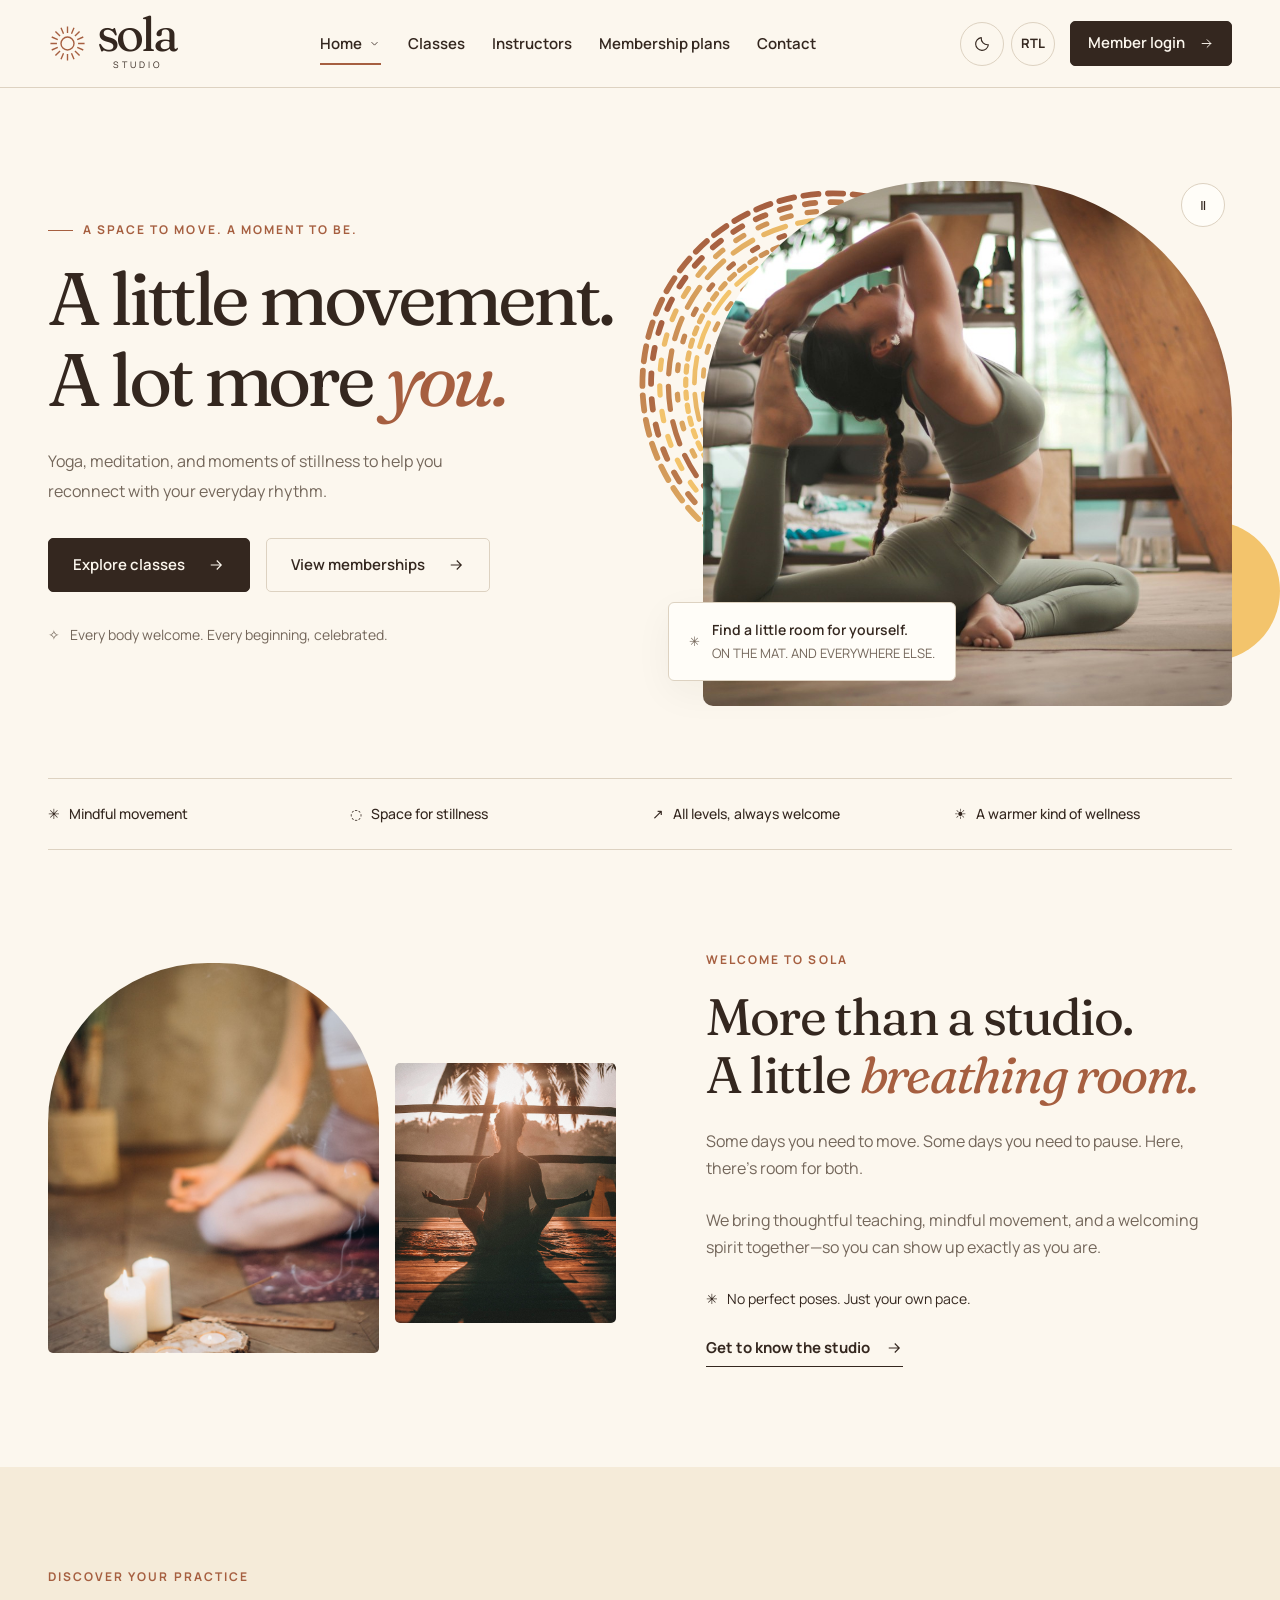
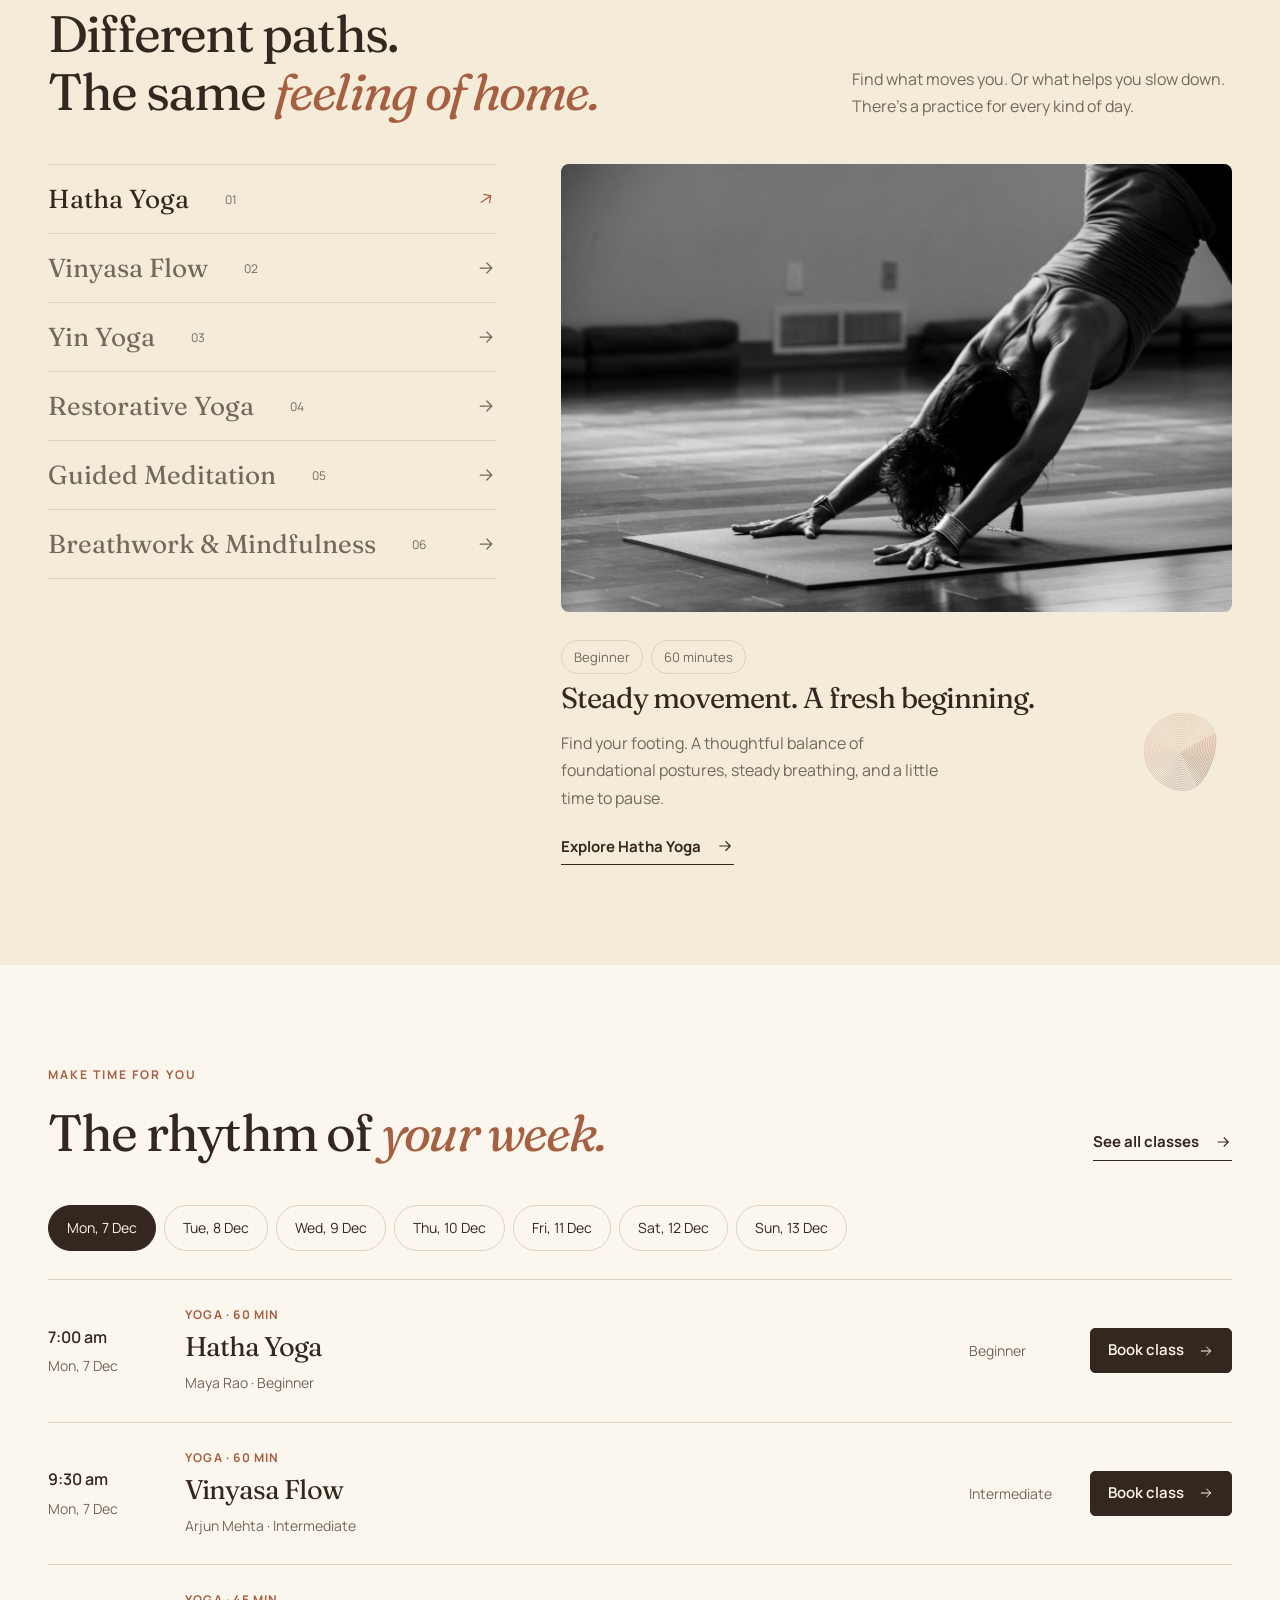
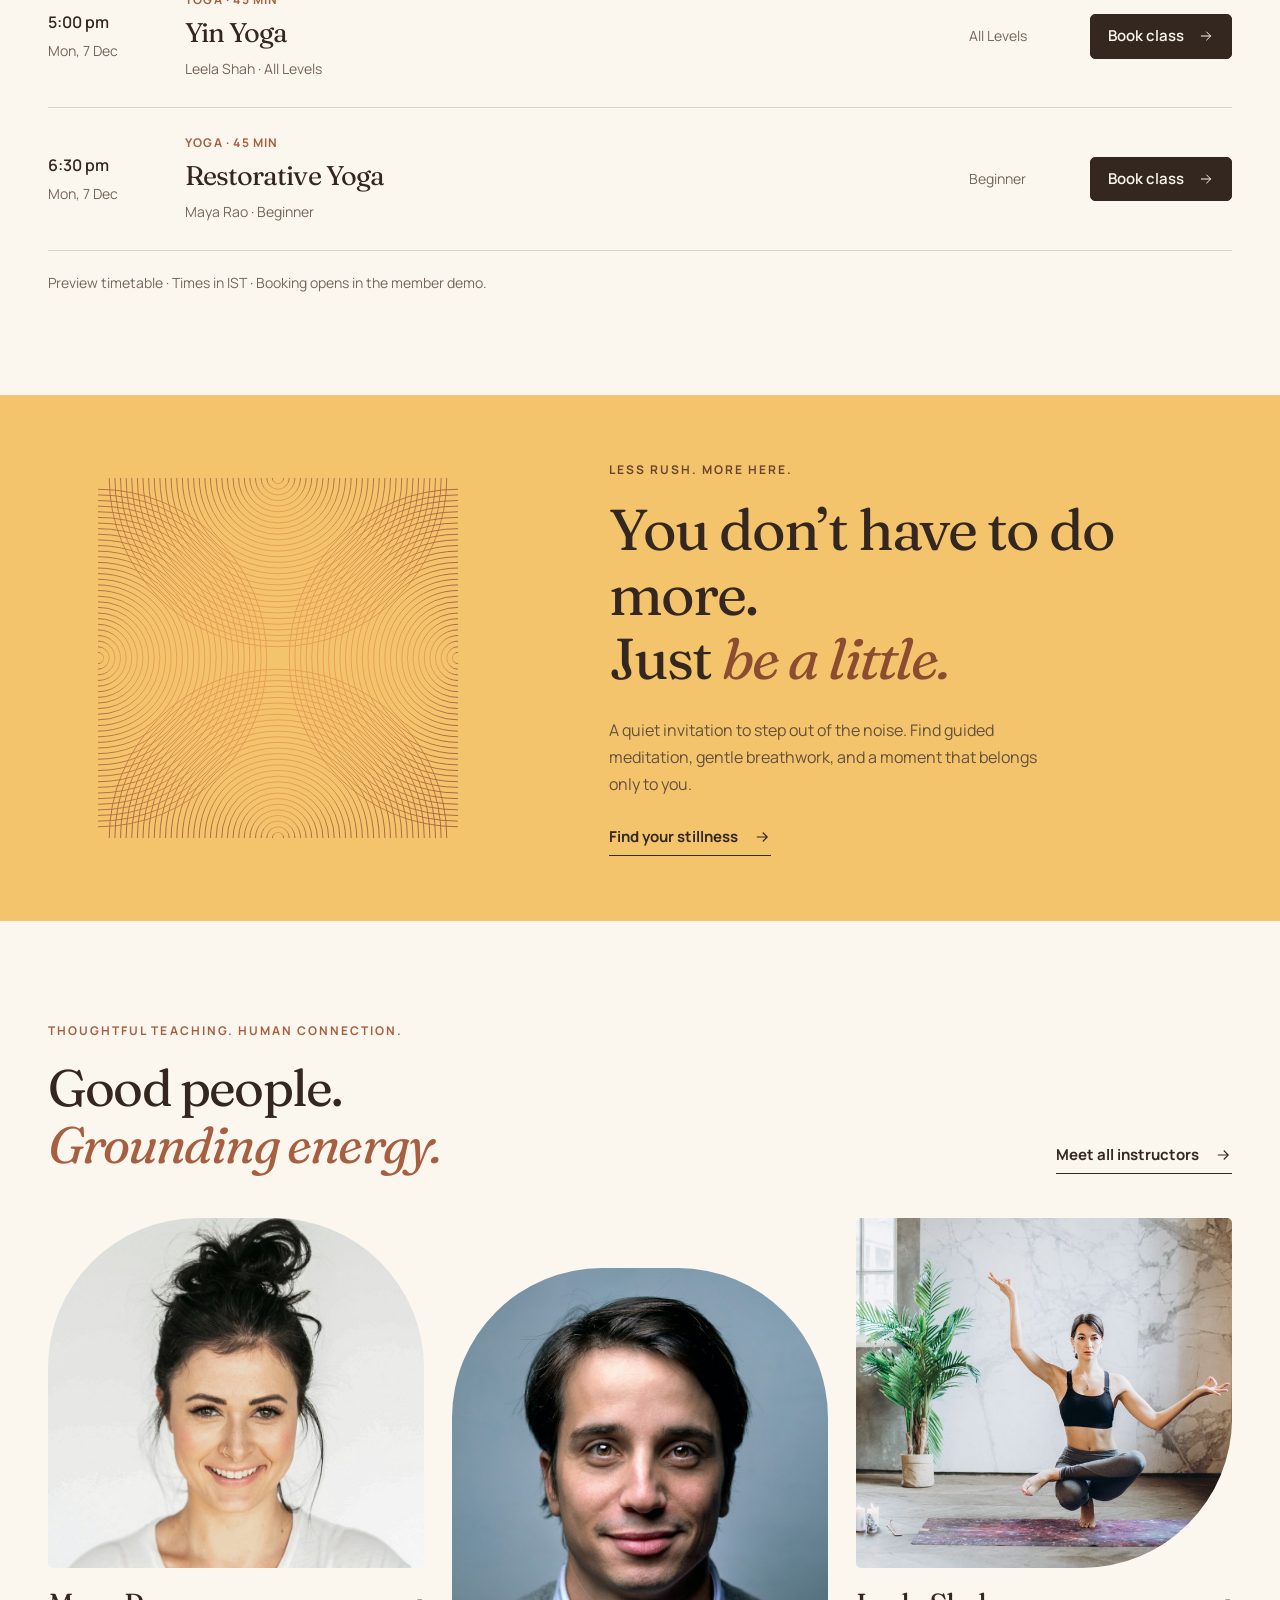
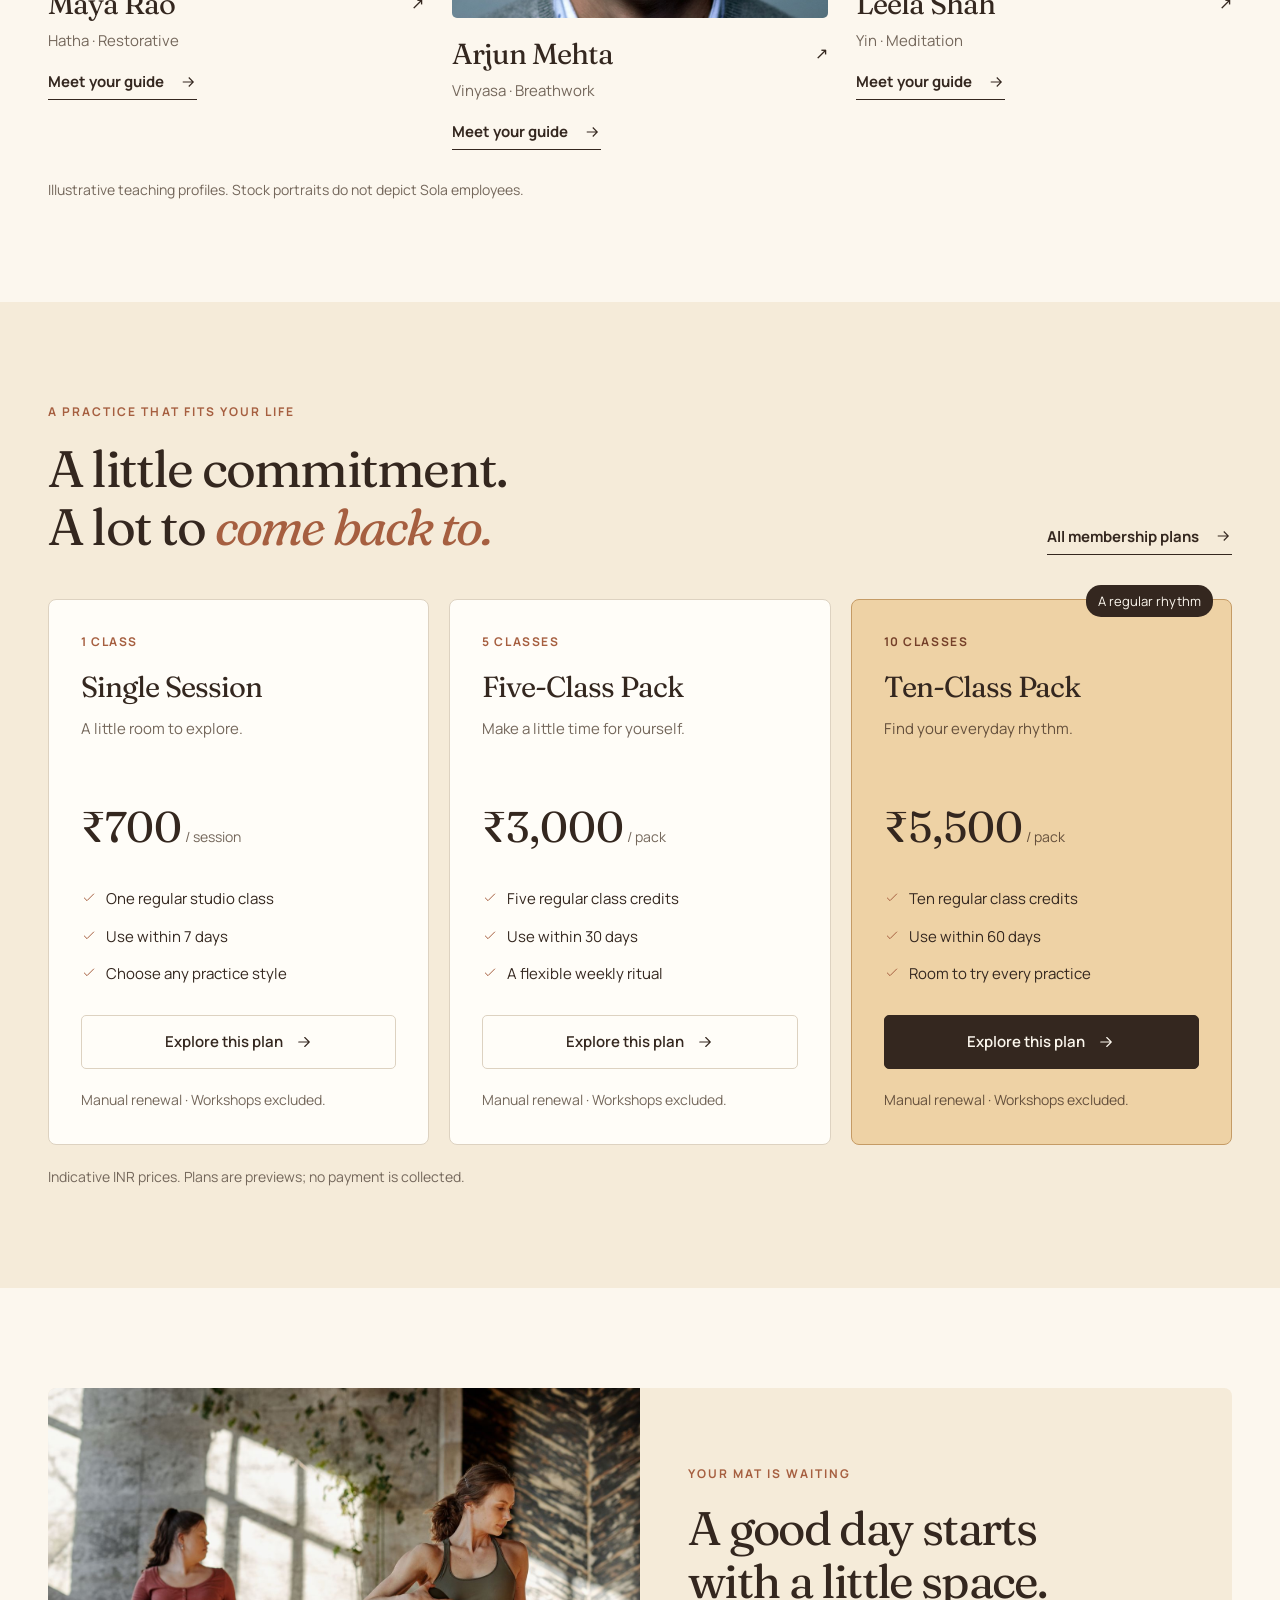
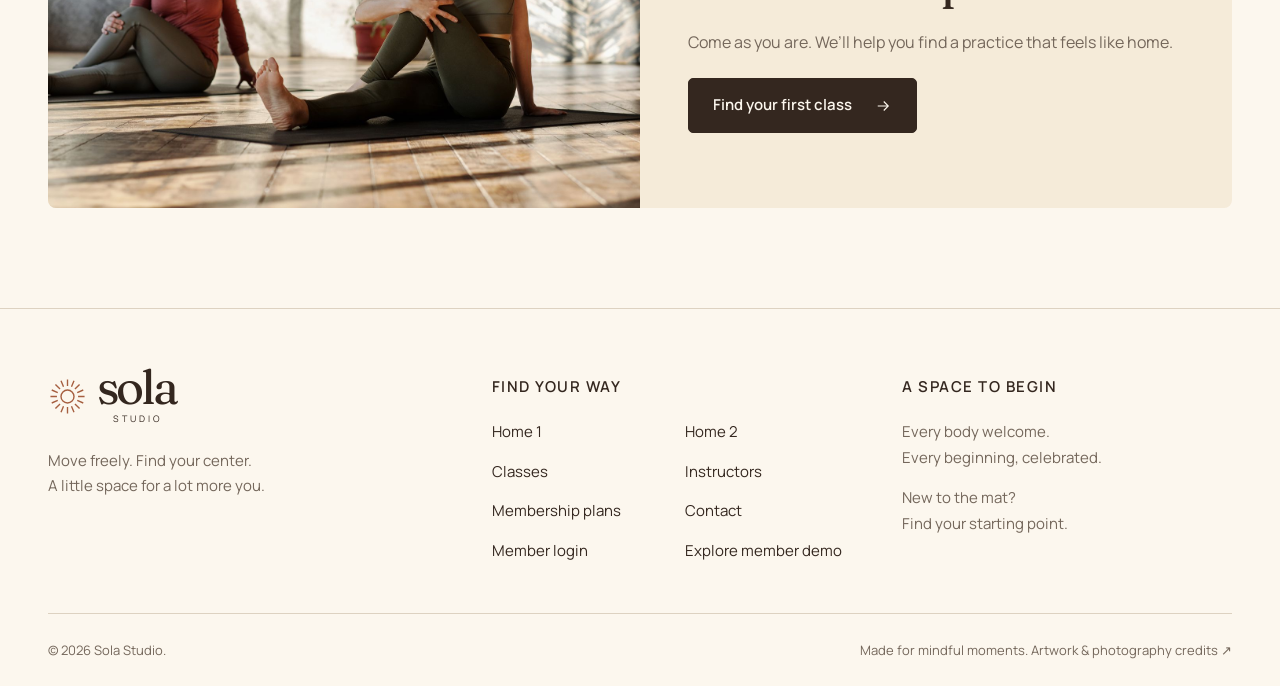
==== commit a5b0b1a4: "Refine Sola typography, responsive layouts, photography and member dashboard" ====
--- a/index.html
+++ b/index.html
@@ -5,7 +5,7 @@
     <meta name="viewport" content="width=device-width,initial-scale=1" />
     <meta
       name="description"
-      content="Sola Studio — yoga, meditation, and a little breathing room. Discover your practice, explore sample classes, and find your rhythm."
+      content="Move freely. Find your center. Explore yoga, meditation, and mindful movement at Sola Studio."
     />
     <meta name="theme-color" content="#FCF7EE" />
     <title>A little movement. A lot more you. · Sola Studio</title>
@@ -214,7 +214,7 @@
         ></div>
         <div id="schedule-preview" aria-live="polite"></div>
         <p class="schedule-note">
-          An illustrative schedule · All times in IST · Demo bookings only
+          Preview timetable · Times in IST · Booking opens in the member demo.
         </p>
       </section>
       <section class="slow-panel">
@@ -353,8 +353,8 @@
           </article>
         </div>
         <p class="sample-label">
-          Meet our illustrative teaching team. Names and approaches are sample
-          profiles; stock photography does not depict actual Sola instructors.
+          Illustrative teaching profiles. Stock portraits do not depict Sola
+          employees.
         </p>
       </section>
       <section class="plans-section section">
@@ -380,20 +380,21 @@
           </div>
           <div data-plans="single,five,ten"></div>
           <p class="schedule-note">
-            Example INR pricing. Sample membership models; no payment is
-            collected.
+            Indicative INR prices. Plans are previews; no payment is collected.
           </p>
         </div>
       </section>
       <section class="wrap section">
         <div class="closing">
-          <img
-            class=""
-            src="./assets/images/studio-light.jpg"
-            alt="Light-filled yoga studio with an instructor at practice"
-            loading="lazy"
-            decoding="async"
-          />
+          <div class="closing-visual">
+            <img
+              class=""
+              src="./assets/images/studio-class.jpg"
+              alt="A seated twist in a sunlit yoga studio"
+              loading="lazy"
+              decoding="async"
+            />
+          </div>
           <div class="closing-copy">
             <span class="eyebrow">Your mat is waiting</span>
             <h2>A good day starts<br />with a little space.</h2>
--- a/assets/css/style.css
+++ b/assets/css/style.css
@@ -12,6 +12,17 @@
   --header: 88px;
   --shadow: 0 12px 38px #34271f0c;
   color-scheme: light;
+  --type-body: 16px;
+  --type-action: 15px;
+  --type-support: 14px;
+  --type-meta: 13px;
+  --type-eyebrow: 12px;
+  --space-1: 8px;
+  --space-2: 12px;
+  --space-3: 16px;
+  --space-4: 24px;
+  --space-5: 32px;
+  --space-6: 40px;
 }
 * {
   box-sizing: border-box;
@@ -140,9 +151,18 @@
 .section-sm {
   padding-block: 65px;
 }
+.wrap.page-intro + .wrap.section-sm,
+.wrap.alt-hero + .wrap.section-sm {
+  padding-top: 24px;
+}
+.wrap.section + .wrap.section,
+.wrap.section-sm + .wrap.section,
+.wrap.section + .wrap.section-sm {
+  padding-top: 32px;
+}
 .eyebrow {
   text-transform: uppercase;
-  font-size: 12px;
+  font-size: var(--type-eyebrow);
   letter-spacing: 0.17em;
   font-weight: 700;
   display: block;
@@ -174,7 +194,7 @@
   gap: 15px;
   border-bottom: 1px solid var(--ink);
   padding-bottom: 5px;
-  font-size: 14px;
+  font-size: var(--type-action);
   font-weight: 700;
 }
 .text-link:hover {
@@ -191,7 +211,7 @@
   border: 1px solid var(--ink);
   border-radius: 5px;
   padding: 15px 24px;
-  font-size: 14px;
+  font-size: var(--type-action);
   font-weight: 600;
   line-height: 1.5;
   min-height: 50px;
@@ -221,7 +241,7 @@
 .btn.small {
   padding: 10px 17px;
   min-height: 44px;
-  font-size: 13px;
+  font-size: var(--type-action);
   gap: 14px;
 }
 .actions {
@@ -234,8 +254,8 @@
   display: inline-flex;
   align-items: center;
   justify-content: center;
-  width: 42px;
-  height: 42px;
+  width: 44px;
+  height: 44px;
   border: 1px solid var(--line);
   border-radius: 50%;
   flex-shrink: 0;
@@ -257,7 +277,7 @@
   padding: 5px 12px;
   border: 1px solid var(--line);
   border-radius: 30px;
-  font-size: 12px;
+  font-size: var(--type-meta);
   display: inline-block;
   color: var(--muted);
 }
@@ -313,7 +333,8 @@
   padding-block: 18px;
   position: relative;
 }
-.public-nav > a[aria-current="page"]:after {
+.public-nav > a[aria-current="page"]:after,
+.home-menu > summary[data-current="true"]:after {
   content: "";
   position: absolute;
   bottom: 9px;
@@ -343,7 +364,7 @@
   position: absolute;
   top: 100%;
   inset-inline-start: -20px;
-  width: 190px;
+  width: 230px;
   padding: 10px;
   background: var(--paper);
   box-shadow: var(--shadow);
@@ -364,7 +385,7 @@
   gap: 7px;
 }
 .direction-toggle {
-  font-size: 12px;
+  font-size: 13px;
   font-weight: 700;
 }
 .mobile-menu {
@@ -408,19 +429,20 @@
 }
 .hero-copy > p {
   font-size: 16px;
-  max-width: 420px;
+  max-width: 450px;
   margin-top: 27px;
   line-height: 1.9;
 }
 .hero-copy .actions {
   margin-top: 31px;
+  gap: var(--space-3);
 }
 .hero-footnote {
   display: flex;
   gap: 10px;
   align-items: center;
   color: var(--muted);
-  font-size: 12px;
+  font-size: var(--type-support);
   margin-top: 31px;
 }
 .hero-visual {
@@ -441,7 +463,7 @@
   position: absolute;
   width: 420px;
   max-width: none;
-  inset-inline-start: -80px;
+  inset-inline-start: -50px;
   top: 13px;
   z-index: -1;
   animation: orbit 65s linear infinite;
@@ -462,15 +484,16 @@
   bottom: 25px;
   inset-inline-start: -5px;
   background: var(--paper);
-  padding: 17px 24px;
+  padding: 16px 20px;
   border: 1px solid var(--line);
   border-radius: 6px;
   box-shadow: var(--shadow);
   display: flex;
   align-items: center;
-  gap: 16px;
-  font-size: 13px;
+  gap: var(--space-2);
+  font-size: var(--type-support);
   line-height: 1.6;
+  max-width: calc(100% - 8px);
 }
 .photo-note svg {
   color: var(--clay);
@@ -480,14 +503,14 @@
 }
 .photo-note span {
   color: var(--muted);
-  font-size: 11px;
+  font-size: var(--type-meta);
 }
 .motion-toggle {
   position: absolute;
   top: 22px;
   inset-inline-end: 7px;
-  width: 36px;
-  height: 36px;
+  width: 44px;
+  height: 44px;
   border: 1px solid var(--line);
   border-radius: 50%;
   background: var(--paper);
@@ -505,12 +528,13 @@
 .values-strip {
   border-block: 1px solid var(--line);
   padding-block: 23px;
-  display: flex;
+  display: grid;
   justify-content: space-between;
   align-items: center;
-  gap: 22px;
-  font-size: 13px;
+  gap: var(--space-4);
+  font-size: var(--type-support);
   font-weight: 500;
+  grid-template-columns: repeat(4, minmax(0, 1fr));
 }
 .values-strip span {
   display: flex;
@@ -529,7 +553,7 @@
 .about-photos {
   display: grid;
   grid-template-columns: 1.2fr 0.8fr;
-  gap: 16px;
+  gap: var(--space-3);
   align-items: end;
 }
 .about-photos img:first-child {
@@ -552,7 +576,7 @@
   display: flex;
   align-items: center;
   gap: 10px;
-  font-size: 13px;
+  font-size: var(--type-support);
   margin-bottom: 24px;
 }
 .practice-section {
@@ -583,7 +607,7 @@
 }
 .practice-tab span {
   font:
-    11px Manrope,
+    12px Manrope,
     sans-serif;
   margin-inline-end: auto;
   margin-inline-start: 16px;
@@ -601,20 +625,21 @@
   min-width: 0;
 }
 .practice-panel > img {
-  height: 300px;
+  height: auto;
   object-fit: cover;
   width: 100%;
   border-radius: 8px;
+  aspect-ratio: 3 / 2;
 }
 .practice-panel-content {
   display: flex;
   justify-content: space-between;
-  gap: 30px;
-  margin-top: 25px;
+  gap: var(--space-4);
+  margin-top: 28px;
 }
 .practice-panel-content p {
   max-width: 390px;
-  font-size: 15px;
+  font-size: var(--type-body);
 }
 .practice-panel-content h3 {
   margin-block: 8px 16px;
@@ -624,18 +649,19 @@
 }
 .practice-meta {
   display: flex;
-  gap: 8px;
+  gap: var(--space-1);
   flex-wrap: wrap;
 }
 .practice-art {
-  width: 90px;
-  height: 90px;
+  width: 104px;
+  height: 104px;
   align-self: center;
   opacity: 0.75;
+  flex-shrink: 0;
 }
 .days {
   display: flex;
-  gap: 8px;
+  gap: var(--space-1);
   flex-wrap: wrap;
   margin-bottom: 28px;
 }
@@ -644,7 +670,7 @@
   padding: 10px 18px;
   border: 1px solid var(--line);
   border-radius: 40px;
-  font-size: 13px;
+  font-size: var(--type-support);
   background: transparent;
   min-height: 44px;
 }
@@ -677,22 +703,24 @@
 .session-time span,
 .session-info > span:last-child {
   color: var(--muted);
-  font-size: 13px;
+  font-size: var(--type-support);
 }
 .session-info {
   flex: 1;
+  min-width: 0;
 }
 .session-info .eyebrow {
-  font-size: 10px;
+  font-size: var(--type-eyebrow);
   margin-bottom: 7px;
+  letter-spacing: 0.1em;
 }
 .session-info h3 {
   font-size: 27px;
   margin-bottom: 7px;
 }
 .session-level {
-  font-size: 12px;
-  min-width: 105px;
+  font-size: var(--type-support);
+  min-width: 96px;
   color: var(--muted);
 }
 .session-action {
@@ -700,7 +728,7 @@
 }
 .schedule-note {
   margin-top: 20px;
-  font-size: 12px;
+  font-size: var(--type-support);
 }
 .slow-panel {
   background: var(--saffron);
@@ -757,6 +785,7 @@
 }
 .guide-card:nth-child(3) .guide-portrait {
   border-radius: 5px 5px 150px 5px;
+  object-position: center;
 }
 .guide-name {
   display: flex;
@@ -768,14 +797,14 @@
   font-size: 29px;
 }
 .guide-card p {
-  font-size: 13px;
+  font-size: 15px;
   margin-top: 8px;
 }
 .guide-card .text-link {
   margin-top: 15px;
 }
 .sample-label {
-  font-size: 12px;
+  font-size: var(--type-support);
   margin-top: 28px;
   max-width: 700px;
 }
@@ -791,20 +820,23 @@
   background: var(--paper);
   border: 1px solid var(--line);
   border-radius: 8px;
-  padding: 33px 28px;
+  padding: var(--space-5);
   position: relative;
   display: flex;
   flex-direction: column;
+  gap: 0;
 }
 .plan h3 {
   font-size: 29px;
   margin-bottom: 13px;
+  min-height: 0;
 }
 .plan p {
   font-size: 15px;
+  min-height: 3.4em;
 }
 .plan .eyebrow {
-  font-size: 10px;
+  font-size: var(--type-eyebrow);
   letter-spacing: 0.13em;
 }
 .price {
@@ -814,7 +846,7 @@
 }
 .price span {
   font:
-    12px Manrope,
+    14px Manrope,
     sans-serif;
   color: var(--muted);
 }
@@ -822,25 +854,27 @@
   list-style: none;
   margin: 0 0 28px;
   padding: 0;
-  font-size: 14px;
-  display: grid;
-  gap: 12px;
+  font-size: 15px;
+  display: grid;
+  gap: var(--space-2);
 }
 .plan li {
   display: flex;
   gap: 9px;
-  align-items: center;
+  align-items: start;
 }
 .plan li svg {
   color: var(--clay);
+  margin-top: 4px;
 }
 .plan .btn {
   margin-top: auto;
-  gap: 12px;
+  gap: var(--space-2);
 }
 .plan small {
-  font-size: 11px;
-  margin-top: 15px;
+  font-size: var(--type-support);
+  margin-top: 20px;
+  line-height: 1.6;
 }
 .plan.featured {
   background: #eed2a5;
@@ -862,12 +896,12 @@
 }
 .plan-tag {
   position: absolute;
-  top: -13px;
+  top: -15px;
   inset-inline-end: 18px;
-  font-size: 10px;
+  font-size: var(--type-meta);
   background: #34271f;
   color: #fcf7ee;
-  padding: 4px 12px;
+  padding: 5px 12px;
   border-radius: 15px;
 }
 .closing {
@@ -878,24 +912,33 @@
   overflow: hidden;
   min-height: 390px;
 }
-.closing > img {
-  height: 390px;
+.closing-visual {
+  position: relative;
+  min-height: 420px;
+  overflow: hidden;
+}
+.closing-visual img {
+  height: 100%;
   width: 100%;
   object-fit: cover;
+  position: absolute;
+  inset: 0;
+  object-position: 87% center;
 }
 .closing-copy {
-  padding: 55px;
+  padding: 48px;
   display: flex;
   align-items: start;
   flex-direction: column;
   justify-content: center;
+  gap: 0;
 }
 .closing-copy h2 {
   font-size: 47px;
 }
 .closing-copy p {
   margin-block: 22px;
-  font-size: 14px;
+  font-size: var(--type-body);
 }
 .site-footer {
   border-top: 1px solid var(--line);
@@ -903,19 +946,19 @@
 }
 .footer-top {
   display: grid;
-  grid-template-columns: 1.5fr 1fr 1fr;
-  gap: 65px;
+  grid-template-columns: 1.2fr 1.1fr 1fr;
+  gap: 48px;
 }
 .footer-brand p {
   max-width: 280px;
   margin-top: 23px;
-  font-size: 14px;
+  font-size: 15px;
 }
 .footer-links {
   display: grid;
   grid-template-columns: 1fr 1fr;
-  gap: 12px 25px;
-  font-size: 13px;
+  gap: 14px 24px;
+  font-size: 15px;
   align-content: start;
 }
 .footer-links a:hover {
@@ -923,14 +966,14 @@
 }
 .footer-top > div > h3 {
   font:
-    600 12px Manrope,
+    600 15px Manrope,
     sans-serif;
   letter-spacing: 0.1em;
   text-transform: uppercase;
   margin-block: 5px 22px;
 }
 .footer-message p {
-  font-size: 13px;
+  font-size: 15px;
 }
 .footer-bottom {
   display: flex;
@@ -939,7 +982,7 @@
   border-top: 1px solid var(--line);
   padding-top: 25px;
   margin-top: 50px;
-  font-size: 11px;
+  font-size: var(--type-meta);
   color: var(--muted);
 }
 .back-top {
@@ -1012,8 +1055,8 @@
   position: absolute;
   top: 12px;
   inset-inline-end: 12px;
-  width: 34px;
-  height: 34px;
+  width: 44px;
+  height: 44px;
 }
 .details-list {
   padding: 0;
@@ -1025,7 +1068,7 @@
   justify-content: space-between;
   border-bottom: 1px solid var(--line);
   padding-block: 12px;
-  font-size: 13px;
+  font-size: var(--type-support);
 }
 .details-list dt {
   color: var(--muted);
@@ -1035,7 +1078,7 @@
   text-align: end;
 }
 .notice {
-  font-size: 13px;
+  font-size: var(--type-support);
   border: 1px solid var(--line);
   padding: 15px;
   border-radius: 6px;
@@ -1067,29 +1110,37 @@
 }
 .filters {
   background: var(--surface);
-  padding: 25px;
+  padding: 28px;
   border-radius: 8px;
   display: flex;
-  gap: 18px;
+  gap: var(--space-4);
   align-items: end;
   flex-wrap: wrap;
   margin-bottom: 28px;
 }
 .field {
   display: grid;
-  gap: 7px;
+  gap: 10px;
   flex: 1;
   min-width: 140px;
 }
 .field label,
 .field > span {
-  font-size: 14px;
+  font-size: 15px;
   font-weight: 600;
   color: var(--muted);
 }
+textarea {
+  border: 1px solid var(--line);
+  border-radius: 5px;
+  background: var(--paper);
+  color: var(--ink);
+  padding: 12px 13px;
+  width: 100%;
+  max-width: 100%;
+}
 input:not([type="checkbox"]):not([type="range"]),
-select,
-textarea {
+select {
   border: 1px solid var(--line);
   border-radius: 5px;
   background: var(--paper);
@@ -1110,14 +1161,14 @@
   min-height: 48px;
 }
 .results-count {
-  font-size: 13px;
+  font-size: var(--type-support);
   color: var(--muted);
   margin-bottom: 15px;
 }
 .empty {
   border: 1px dashed var(--line);
   border-radius: 8px;
-  padding: 40px;
+  padding: var(--space-6);
   text-align: center;
 }
 .empty p {
@@ -1152,37 +1203,46 @@
   content: "−";
 }
 .faq-list p {
+  font-size: var(--type-body);
+  margin-top: 15px;
+}
+.scroll-hint {
+  margin: 0 0 16px;
   font-size: 14px;
-  margin-top: 15px;
+  color: var(--muted);
 }
 .timetable {
   display: grid;
-  grid-template-columns: repeat(7, 1fr);
-  gap: 8px;
+  grid-template-columns: repeat(7, minmax(164px, 1fr));
+  gap: var(--space-2);
   overflow: auto;
+  padding-bottom: 16px;
+  overscroll-behavior-inline: contain;
+  scrollbar-width: thin;
 }
 .timetable > div {
-  min-width: 105px;
+  min-width: 0;
   border: 1px solid var(--line);
   border-radius: 7px;
-  padding: 15px 10px;
+  padding: 18px 12px;
 }
 .timetable h3 {
   font:
-    600 13px Manrope,
+    600 14px Manrope,
     sans-serif;
   margin-bottom: 15px;
 }
 .timetable button {
   display: block;
   background: var(--surface);
-  padding: 9px 6px;
-  margin-top: 8px;
+  padding: 12px 10px;
+  margin-top: 12px;
   text-align: start;
   border-radius: 4px;
   width: 100%;
-  font-size: 11px;
+  font-size: var(--type-support);
   line-height: 1.5;
+  min-height: 108px;
 }
 .timetable button span {
   display: block;
@@ -1206,16 +1266,17 @@
   position: relative;
 }
 .alt-visual > img:first-child {
-  height: 390px;
+  height: auto;
   width: 100%;
   object-fit: cover;
-  border-radius: 8px 8px 180px 8px;
+  border-radius: 8px 8px 90px 8px;
+  aspect-ratio: 3 / 2;
 }
 .alt-visual > img:last-child {
   position: absolute;
-  width: 180px;
-  bottom: -30px;
-  inset-inline-start: -55px;
+  width: 200px;
+  bottom: -45px;
+  inset-inline-start: -45px;
   background: var(--bg);
   border-radius: 50%;
 }
@@ -1223,7 +1284,7 @@
   border: 1px solid var(--line);
   border-radius: 10px;
   background: var(--paper);
-  padding: 40px;
+  padding: var(--space-6);
   box-shadow: var(--shadow);
 }
 .finder h2 {
@@ -1232,18 +1293,28 @@
 }
 .finder .filters {
   margin-top: 28px;
-  padding: 20px;
+  padding: 24px;
+  display: grid;
+  grid-template-columns: repeat(4, minmax(0, 1fr));
+  gap: 20px;
+}
+.finder .field {
+  min-width: 0;
+}
+.finder .filters > .btn {
+  grid-column: 1 / -1;
+  justify-self: start;
 }
 .finder-result {
   border-top: 1px solid var(--line);
-  padding-top: 22px;
-  margin-top: 20px;
+  padding-top: 28px;
+  margin-top: 28px;
 }
 .finder-result h3 {
   margin-bottom: 10px;
 }
 .finder-result p {
-  font-size: 14px;
+  font-size: var(--type-body);
   margin-bottom: 15px;
 }
 .compare-practices {
@@ -1263,13 +1334,13 @@
 }
 .compare-practices p {
   max-width: 470px;
-  font-size: 14px;
+  font-size: var(--type-body);
   margin-bottom: 20px;
 }
 .day-story {
   display: grid;
   grid-template-columns: repeat(3, 1fr);
-  gap: 38px;
+  gap: 32px;
 }
 .day-story article {
   border-top: 1px solid var(--line);
@@ -1279,14 +1350,15 @@
   margin-block: 20px 15px;
 }
 .day-story p {
-  font-size: 14px;
+  font-size: 15px;
 }
 .day-story img {
-  height: 180px;
+  height: auto;
   object-fit: cover;
   width: 100%;
   margin-top: 24px;
   border-radius: 6px;
+  aspect-ratio: 3 / 2;
 }
 .workshop {
   padding: 55px;
@@ -1307,7 +1379,7 @@
   height: 100%;
   width: 100%;
   object-fit: cover;
-  transform: scale(1.2);
+  transform: scale(1.08);
 }
 .workshop p {
   margin-block: 22px;
@@ -1320,15 +1392,17 @@
 }
 .spotlight > img {
   width: 100%;
-  max-height: 540px;
+  max-height: none;
   object-fit: cover;
   border-radius: 200px 200px 8px 8px;
+  aspect-ratio: 4 / 5;
+  object-position: center 35%;
 }
 .spotlight p {
   margin-block: 25px;
 }
 .spotlight .specialty {
-  font-size: 13px;
+  font-size: var(--type-support);
 }
 .instructor-list {
   display: grid;
@@ -1336,36 +1410,38 @@
   gap: 65px;
 }
 .instructor-list img {
-  height: 450px;
+  height: auto;
   width: 100%;
   object-fit: cover;
   border-radius: 8px;
-  object-position: center 25%;
+  object-position: center 35%;
+  aspect-ratio: 4 / 5;
 }
 .instructor-list h3 {
   font-size: 36px;
   margin-block: 22px 10px;
 }
 .instructor-list p {
-  font-size: 14px;
+  font-size: var(--type-body);
   margin-block: 15px 20px;
 }
 .membership-all .plans-grid {
   grid-template-columns: repeat(4, 1fr);
-  gap: 16px;
+  gap: var(--space-3);
 }
 .membership-all .plan {
-  padding: 28px 21px;
+  padding: 28px;
 }
 .membership-all .plan h3 {
-  font-size: 27px;
+  font-size: 30px;
+  min-height: 2.25em;
 }
 .membership-all .price {
   font-size: 37px;
 }
 .membership-all .plan .btn {
-  font-size: 12px;
-  padding-inline: 12px;
+  font-size: var(--type-action);
+  padding-inline: 18px;
 }
 .comparison {
   display: grid;
@@ -1380,7 +1456,7 @@
   display: flex;
   justify-content: space-between;
   margin-bottom: 15px;
-  font-size: 14px;
+  font-size: 15px;
 }
 .range-field input {
   width: 100%;
@@ -1401,17 +1477,17 @@
   justify-content: space-between;
   border-bottom: 1px solid var(--line);
   padding-block: 14px;
-  font-size: 13px;
-  gap: 15px;
+  font-size: var(--type-support);
+  gap: var(--space-4);
 }
 .comparison-result p {
   margin-top: 20px;
-  font-size: 12px;
+  font-size: var(--type-support);
 }
 .contact-grid {
   display: grid;
   grid-template-columns: 1fr 1fr;
-  gap: 85px;
+  gap: 64px;
 }
 .contact-visual img {
   height: 340px;
@@ -1424,7 +1500,7 @@
 }
 .contact-visual p {
   margin-block: 15px;
-  font-size: 14px;
+  font-size: var(--type-body);
 }
 .form-grid {
   display: grid;
@@ -1441,7 +1517,7 @@
   display: flex;
   gap: 10px;
   align-items: start;
-  font-size: 12px;
+  font-size: var(--type-support);
   color: var(--muted);
 }
 .checkbox-field input {
@@ -1467,6 +1543,7 @@
   object-fit: cover;
   position: absolute;
   filter: brightness(0.65);
+  object-position: center 40%;
 }
 .login-art-copy {
   position: relative;
@@ -1490,7 +1567,7 @@
   display: flex;
   justify-content: center;
   align-items: center;
-  padding: 65px 60px;
+  padding: 56px 48px;
 }
 .login-form {
   width: 100%;
@@ -1500,7 +1577,7 @@
   font-size: 50px;
 }
 .login-form > p {
-  font-size: 14px;
+  font-size: var(--type-body);
   margin-block: 20px 28px;
 }
 .login-form form {
@@ -1511,14 +1588,14 @@
   position: relative;
 }
 .password-field input {
-  padding-inline-end: 65px !important;
+  padding-inline-end: 78px !important;
 }
 .password-field button {
   position: absolute;
   inset-inline-end: 7px;
-  top: 3px;
-  height: 42px;
-  font-size: 12px;
+  top: 2px;
+  height: 44px;
+  font-size: var(--type-support);
   font-weight: 600;
   padding-inline: 10px;
 }
@@ -1530,7 +1607,7 @@
   gap: 15px;
   align-items: center;
   color: var(--muted);
-  font-size: 12px;
+  font-size: var(--type-support);
   margin-block: 24px;
 }
 .login-divider:before,
@@ -1544,13 +1621,13 @@
   margin-top: 22px;
 }
 .form-feedback {
-  font-size: 13px;
+  font-size: var(--type-support);
   color: var(--clay);
   margin-top: 14px;
 }
 .dashboard-shell {
   display: grid;
-  grid-template-columns: 245px 1fr;
+  grid-template-columns: 264px minmax(0, 1fr);
   min-height: 100dvh;
 }
 .dashboard-sidebar {
@@ -1558,7 +1635,7 @@
   top: 0;
   height: 100dvh;
   overflow-y: auto;
-  padding: 35px 22px;
+  padding: 28px 20px;
   background: var(--paper);
   border-inline-end: 1px solid var(--line);
   display: flex;
@@ -1567,11 +1644,11 @@
 }
 .dashboard-sidebar .brand {
   margin-inline: 12px;
-  margin-bottom: 42px;
+  margin-bottom: 32px;
 }
 .sidebar-label {
-  font-size: 10px;
-  letter-spacing: 0.15em;
+  font-size: var(--type-eyebrow);
+  letter-spacing: 0.1em;
   color: var(--muted);
   margin: 0 12px 17px;
 }
@@ -1582,11 +1659,13 @@
 .dashboard-nav a {
   display: flex;
   align-items: center;
-  gap: 12px;
-  font-size: 13px;
-  padding: 12px 14px;
+  gap: var(--space-2);
+  font-size: 15px;
+  padding: 12px;
   border-radius: 6px;
   color: var(--muted);
+  line-height: 1.4;
+  min-height: 46px;
 }
 .dashboard-nav a[aria-current="page"] {
   background: var(--surface);
@@ -1598,13 +1677,14 @@
 }
 .sidebar-bottom {
   margin-top: auto;
-  padding: 25px 12px 0;
-  display: grid;
-  gap: 16px;
-  font-size: 12px;
+  padding: 24px 12px 0;
+  display: grid;
+  gap: 20px;
+  font-size: var(--type-support);
 }
 .sidebar-bottom a,
 .sidebar-bottom button {
+  min-height: 44px;
   display: flex;
   align-items: center;
   gap: 10px;
@@ -1628,7 +1708,7 @@
   gap: 15px;
 }
 .dashboard-topbar > span {
-  font-size: 12px;
+  font-size: var(--type-support);
   color: var(--muted);
 }
 .avatar {
@@ -1649,20 +1729,20 @@
   margin: auto;
 }
 .demo-banner {
-  padding: 10px 16px;
+  padding: 14px 18px;
   background: var(--surface);
   border: 1px solid var(--line);
   border-radius: 6px;
-  font-size: 11px;
+  font-size: var(--type-support);
   color: var(--muted);
   margin-bottom: 30px;
   display: flex;
-  gap: 10px;
-  align-items: center;
+  gap: var(--space-2);
+  align-items: start;
 }
 .demo-banner strong {
   color: var(--ink);
-  font-size: 10px;
+  font-size: var(--type-eyebrow);
   letter-spacing: 0.05em;
   white-space: nowrap;
 }
@@ -1677,72 +1757,88 @@
   font-size: 39px;
 }
 .dash-heading p {
-  font-size: 13px;
+  font-size: 15px;
   margin-top: 10px;
 }
 .dash-heading .eyebrow {
-  font-size: 10px;
+  font-size: var(--type-eyebrow);
   margin-bottom: 10px;
 }
 .stats-grid {
   display: grid;
-  grid-template-columns: repeat(4, 1fr);
-  gap: 17px;
+  grid-template-columns: repeat(4, minmax(0, 1fr));
+  gap: 20px;
   margin-bottom: 28px;
 }
 .stat-card {
   background: var(--paper);
   border: 1px solid var(--line);
   border-radius: 8px;
-  padding: 23px;
+  padding: 24px;
+  display: flex;
+  flex-direction: column;
+  min-width: 0;
 }
 .stat-card > div {
   display: flex;
-  align-items: center;
+  align-items: start;
   justify-content: space-between;
-  font-size: 11px;
+  font-size: var(--type-support);
   color: var(--muted);
   gap: 10px;
+  min-height: 0;
+  line-height: 1.4;
 }
 .stat-card strong {
   display: block;
   font:
     40px Fraunces,
     serif;
-  margin-block: 15px 7px;
+  margin-block: 12px;
+  min-height: 50px;
+  line-height: 1.25;
+}
+.stat-card .stat-value-label {
+  font-size: 28px;
 }
 .stat-card small {
-  font-size: 11px;
+  font-size: var(--type-meta);
+  margin-top: auto;
+  line-height: 1.6;
 }
 .dash-grid {
   display: grid;
   grid-template-columns: 1.35fr 1fr;
-  gap: 24px;
+  gap: var(--space-4);
   margin-bottom: 25px;
 }
 .panel {
   background: var(--paper);
   border: 1px solid var(--line);
   border-radius: 8px;
-  padding: 27px;
+  padding: 28px;
   min-width: 0;
+}
+.panel p {
+  font-size: 15px;
 }
 .panel + .panel-block {
   margin-top: 25px;
 }
 .panel-title {
   display: flex;
-  align-items: center;
+  align-items: start;
   justify-content: space-between;
-  gap: 15px;
+  gap: 12px 20px;
   margin-bottom: 25px;
+  flex-wrap: wrap;
 }
 .panel-title h2 {
   font-size: 23px;
   letter-spacing: -0.02em;
 }
 .panel-title a {
-  font-size: 11px;
+  font-size: var(--type-support);
   text-decoration: underline;
   text-underline-offset: 4px;
 }
@@ -1756,13 +1852,13 @@
   margin-block: 15px;
 }
 .next-session p {
-  font-size: 13px;
+  font-size: 15px;
 }
 .next-session .actions {
   margin-top: 23px;
 }
 .next-session .eyebrow {
-  font-size: 10px;
+  font-size: var(--type-eyebrow);
 }
 .progress {
   width: 100%;
@@ -1781,15 +1877,17 @@
 .usage-numbers {
   display: flex;
   justify-content: space-between;
-  font-size: 12px;
+  font-size: var(--type-support);
   color: var(--muted);
+  gap: var(--space-3);
+  flex-wrap: wrap;
 }
 .membership-summary h3 {
   font-size: 34px;
   margin-block: 12px;
 }
 .membership-summary > p {
-  font-size: 12px;
+  font-size: 15px;
 }
 .membership-summary .btn {
   margin-top: 25px;
@@ -1805,14 +1903,14 @@
   gap: 13px;
   border-bottom: 1px solid var(--line);
   padding-block: 16px;
-  font-size: 13px;
+  font-size: 15px;
 }
 .activity-list li:last-child {
   border-bottom: 0;
 }
 .activity-list small {
   display: block;
-  font-size: 11px;
+  font-size: var(--type-meta);
   margin-top: 4px;
 }
 .activity-dot {
@@ -1840,16 +1938,16 @@
   display: none;
 }
 .dashboard-content .session-time {
-  min-width: 90px;
+  min-width: 112px;
 }
 .dashboard-content .session-time strong {
-  font-size: 14px;
+  font-size: 16px;
 }
 .dashboard-content .session-time span {
-  font-size: 11px;
+  font-size: var(--type-support);
 }
 .dashboard-content .session-info > span:last-child {
-  font-size: 12px;
+  font-size: var(--type-support);
 }
 .dashboard-content .filters {
   background: var(--paper);
@@ -1864,7 +1962,8 @@
 .ledger {
   width: 100%;
   border-collapse: collapse;
-  font-size: 13px;
+  font-size: var(--type-support);
+  min-width: 640px;
 }
 .ledger th,
 .ledger td {
@@ -1873,19 +1972,22 @@
   border-bottom: 1px solid var(--line);
 }
 .ledger th {
-  font-size: 11px;
+  font-size: var(--type-meta);
   color: var(--muted);
   font-weight: 500;
+  white-space: nowrap;
 }
 .ledger-scroll {
   overflow: auto;
 }
 .status {
-  font-size: 10px;
+  font-size: var(--type-meta);
   background: var(--surface);
   padding: 5px 10px;
   border-radius: 20px;
-  white-space: nowrap;
+  white-space: normal;
+  line-height: 1.5;
+  display: inline-block;
 }
 .profile-form {
   display: grid;
@@ -1906,7 +2008,7 @@
   padding-block: 18px;
 }
 .settings-row p {
-  font-size: 13px;
+  font-size: 15px;
 }
 .settings-row h3 {
   font:
@@ -1934,7 +2036,7 @@
 }
 .history-items {
   display: grid;
-  gap: 12px;
+  gap: var(--space-2);
 }
 .history-item {
   padding: 18px;
@@ -1943,15 +2045,42 @@
   display: flex;
   align-items: center;
   justify-content: space-between;
-  gap: 20px;
-  font-size: 13px;
+  gap: var(--space-4);
+  font-size: var(--type-support);
+  flex-wrap: wrap;
 }
 .history-item small {
-  font-size: 12px;
+  font-size: var(--type-meta);
 }
 .table-caption {
-  font-size: 12px;
+  font-size: var(--type-support);
   margin-top: 20px;
+}
+[hidden] {
+  display: none !important;
+}
+.sr-only {
+  position: absolute;
+  width: 1px;
+  height: 1px;
+  padding: 0;
+  margin: -1px;
+  overflow: hidden;
+  clip: rect(0, 0, 0, 0);
+  white-space: nowrap;
+  border: 0;
+}
+.instructor-list #leela img {
+  aspect-ratio: 3 / 2;
+  object-position: center;
+}
+.spotlight > img[src*="guide-leela"] {
+  aspect-ratio: 3 / 2;
+  border-radius: 8px 8px 100px 8px;
+}
+.guide-portrait[src*="guide-arjun"],
+.instructor-list img[src*="guide-arjun"] {
+  object-position: center top;
 }
 @media (min-width: 1600px) {
   .wrap {
@@ -1967,104 +2096,26 @@
   .hero h1 {
     font-size: 91px;
   }
-  .hero-copy > p {
-    font-size: 18px;
-  }
   .solar-orbit {
     width: 470px;
   }
 }
+@media (max-width: 1390px) {
+  .membership-all .plan p {
+    min-height: 0;
+  }
+  .membership-all .plans-grid {
+    grid-template-columns: repeat(2, minmax(0, 1fr));
+    gap: 28px;
+  }
+  .stats-grid {
+    grid-template-columns: repeat(2, minmax(0, 1fr));
+  }
+  .membership-all .plan h3 {
+    min-height: 0;
+  }
+}
 @media (max-width: 1190px) {
-  .wrap {
-    padding-inline: 32px;
-  }
-  .nav-wrap {
-    padding-inline: 30px;
-    gap: 20px;
-  }
-  .public-nav {
-    gap: 17px;
-    font-size: 12px;
-  }
-  .nav-tools .icon-btn {
-    width: 36px;
-    height: 36px;
-  }
-  .nav-login {
-    font-size: 12px;
-    padding: 11px 14px;
-    gap: 10px;
-  }
-  .hero-grid {
-    gap: 25px;
-    min-height: 620px;
-  }
-  .hero-photo {
-    height: 470px;
-  }
-  .hero h1 {
-    font-size: 65px;
-  }
-  .hero-visual {
-    padding-inline-start: 20px;
-  }
-  .solar-orbit {
-    width: 340px;
-    inset-inline-start: -55px;
-  }
-  .hero-copy > p {
-    max-width: 350px;
-    font-size: 14px;
-  }
-  .hero .btn {
-    padding-inline: 18px;
-    font-size: 12px;
-    gap: 13px;
-  }
-  .about-grid {
-    gap: 50px;
-  }
-  .practice-layout {
-    gap: 40px;
-  }
-  .membership-all .plans-grid {
-    grid-template-columns: repeat(2, 1fr);
-  }
-  .dashboard-shell {
-    grid-template-columns: 215px 1fr;
-  }
-  .dashboard-sidebar {
-    padding-inline: 16px;
-  }
-  .dashboard-content {
-    padding: 30px 26px;
-  }
-  .dashboard-topbar {
-    padding-inline: 26px;
-  }
-  .stats-grid {
-    grid-template-columns: repeat(2, 1fr);
-  }
-  .dash-grid {
-    grid-template-columns: 1fr 1fr;
-  }
-  .dashboard-content .session-row {
-    flex-wrap: wrap;
-  }
-  .dashboard-content .session-action {
-    margin-inline-start: auto;
-  }
-  .login-art-copy {
-    padding: 45px;
-  }
-  .login-art h2 {
-    font-size: 48px;
-  }
-}
-@media (max-width: 960px) {
-  :root {
-    --header: 78px;
-  }
   .public-nav {
     display: none;
     position: absolute;
@@ -2077,6 +2128,7 @@
     box-shadow: var(--shadow);
     max-height: calc(100dvh - 78px);
     overflow: auto;
+    gap: 17px;
   }
   .public-nav.open {
     display: grid;
@@ -2097,6 +2149,123 @@
   .mobile-menu {
     display: flex;
   }
+  .wrap {
+    padding-inline: 32px;
+  }
+  .nav-wrap {
+    padding-inline: 30px;
+    gap: 20px;
+  }
+  .nav-tools .icon-btn {
+    width: 36px;
+    height: 36px;
+  }
+  .nav-login {
+    padding: 11px 14px;
+    gap: 10px;
+  }
+  .hero-grid {
+    gap: 25px;
+    min-height: 620px;
+  }
+  .hero-photo {
+    height: 470px;
+  }
+  .hero h1 {
+    font-size: 65px;
+  }
+  .hero-visual {
+    padding-inline-start: 20px;
+  }
+  .solar-orbit {
+    width: 340px;
+    inset-inline-start: -55px;
+  }
+  .hero-copy > p {
+    max-width: 350px;
+  }
+  .hero .btn {
+    padding-inline: 18px;
+    gap: 13px;
+  }
+  .about-grid {
+    gap: 50px;
+  }
+  .practice-layout {
+    gap: 40px;
+  }
+  .dashboard-shell {
+    grid-template-columns: 215px 1fr;
+  }
+  .dashboard-sidebar {
+    padding-inline: 16px;
+  }
+  .dashboard-content {
+    padding: 30px 26px;
+  }
+  .dashboard-topbar {
+    padding-inline: 26px;
+  }
+  .stats-grid {
+    grid-template-columns: repeat(2, 1fr);
+  }
+  .dash-grid {
+    grid-template-columns: 1fr;
+  }
+  .dashboard-content .session-row {
+    flex-wrap: wrap;
+  }
+  .dashboard-content .session-action {
+    margin-inline-start: 0;
+  }
+  .login-art-copy {
+    padding: 45px;
+  }
+  .login-art h2 {
+    font-size: 48px;
+  }
+  .guides-grid {
+    grid-template-columns: repeat(2, minmax(0, 1fr));
+    gap: 32px;
+  }
+  .guide-card:nth-child(2) {
+    margin-top: 0;
+  }
+  .guide-portrait {
+    height: auto;
+    aspect-ratio: 4 / 5;
+  }
+  .guide-card:nth-child(3) {
+    grid-column: 1 / -1;
+    display: grid;
+    grid-template-columns: minmax(0, 1fr) minmax(0, 1fr);
+    gap: 0 32px;
+    align-items: center;
+  }
+  .guide-card:nth-child(3) > a:first-child {
+    grid-row: 1 / 4;
+  }
+  .guide-card:nth-child(3) .guide-portrait {
+    height: auto;
+    aspect-ratio: 3 / 2;
+    border-radius: 8px 8px 80px 8px;
+  }
+  .guide-card:nth-child(3) .guide-name {
+    align-self: end;
+    margin-top: 0;
+  }
+  .guide-card:nth-child(3) .text-link {
+    align-self: start;
+    justify-self: start;
+  }
+  .guide-card:nth-child(3) p {
+    margin-block: 12px;
+  }
+}
+@media (max-width: 960px) {
+  :root {
+    --header: 78px;
+  }
   .brand > span {
     font-size: 42px;
   }
@@ -2112,28 +2281,25 @@
     font-size: 53px;
   }
   .hero-photo {
-    height: 420px;
-  }
-  .hero-copy > p {
-    font-size: 14px;
+    height: auto;
+    aspect-ratio: 1 / 1;
+    object-position: 55% center;
   }
   .hero .actions {
     gap: 10px;
+    align-items: stretch;
   }
   .hero .btn {
-    padding: 12px 15px;
-  }
-  .hero-copy .eyebrow {
-    font-size: 10px;
-  }
-  .hero-footnote {
-    font-size: 10px;
+    padding: 13px 18px;
   }
   .photo-note {
     inset-inline-start: -10px;
     bottom: 20px;
     padding: 13px 16px;
-    font-size: 11px;
+    position: relative;
+    inset: auto;
+    margin: -12px 8px 0;
+    max-width: calc(100% - 16px);
   }
   .solar-orbit {
     width: 290px;
@@ -2141,11 +2307,11 @@
     top: 40px;
   }
   .values-strip {
-    font-size: 11px;
-    gap: 12px;
+    grid-template-columns: repeat(2, minmax(0, 1fr));
+    gap: 20px;
   }
   .values-strip span {
-    gap: 8px;
+    gap: var(--space-1);
   }
   .values-strip svg {
     width: 17px;
@@ -2170,9 +2336,6 @@
   .about-copy h2 {
     font-size: 40px;
   }
-  .about-copy p {
-    font-size: 14px;
-  }
   .practice-layout {
     grid-template-columns: 0.8fr 1fr;
     gap: 30px;
@@ -2184,15 +2347,9 @@
   .practice-tab span {
     display: none;
   }
-  .practice-panel > img {
-    height: 260px;
-  }
   .practice-panel-content {
     gap: 15px;
   }
-  .practice-panel-content p {
-    font-size: 14px;
-  }
   .practice-art {
     display: none;
   }
@@ -2206,7 +2363,7 @@
     max-height: 280px;
   }
   .guide-portrait {
-    height: 300px;
+    height: auto;
   }
   .guides-grid {
     gap: 20px;
@@ -2215,7 +2372,10 @@
     font-size: 25px;
   }
   .plans-grid {
-    gap: 14px;
+    grid-template-columns: 1fr;
+    max-width: 620px;
+    margin-inline: auto;
+    gap: 28px;
   }
   .plan {
     padding: 27px 20px;
@@ -2225,11 +2385,17 @@
   }
   .plan .btn {
     padding-inline: 12px;
-    font-size: 12px;
     gap: 10px;
   }
   .price {
     font-size: 36px;
+  }
+  .closing {
+    grid-template-columns: 1fr;
+  }
+  .closing-visual {
+    min-height: 0;
+    aspect-ratio: 3 / 2;
   }
   .closing-copy {
     padding: 35px;
@@ -2253,11 +2419,8 @@
   .alt-hero h1 {
     font-size: 60px;
   }
-  .alt-visual > img:first-child {
-    height: 360px;
-  }
   .alt-visual > img:last-child {
-    width: 130px;
+    width: 170px;
     inset-inline-start: -25px;
   }
   .finder {
@@ -2286,10 +2449,10 @@
     position: fixed;
     inset-block: 0;
     inset-inline-start: 0;
-    width: 250px;
     transform: translateX(-105%);
     transition: transform 0.25s;
     height: 100dvh;
+    width: 280px;
   }
   .dashboard-shell.drawer-open .dashboard-sidebar {
     transform: none;
@@ -2305,14 +2468,11 @@
     display: flex;
   }
   .dashboard-content .session-row {
-    flex-wrap: nowrap;
+    flex-wrap: wrap;
   }
   .dashboard-topbar > span {
     margin-inline-end: auto;
   }
-  .dash-grid {
-    grid-template-columns: 1.2fr 1fr;
-  }
   .login-layout {
     grid-template-columns: 0.85fr 1fr;
   }
@@ -2334,8 +2494,22 @@
   .instructor-list {
     gap: 35px;
   }
-  .instructor-list img {
-    height: 350px;
+  .session-level {
+    display: none;
+  }
+  .finder .filters {
+    grid-template-columns: repeat(2, minmax(0, 1fr));
+  }
+  .membership-all .plans-grid {
+    max-width: none;
+  }
+  .dash-grid,
+  .renewal-grid {
+    grid-template-columns: 1fr;
+  }
+  .plan h3,
+  .plan p {
+    min-height: 0;
   }
 }
 @media (max-width: 700px) {
@@ -2344,7 +2518,7 @@
   }
   .nav-wrap {
     padding-inline: 20px;
-    gap: 12px;
+    gap: var(--space-2);
   }
   .nav-tools {
     gap: 5px;
@@ -2380,24 +2554,20 @@
     max-width: 560px;
   }
   .hero-copy > p {
-    font-size: 15px;
     max-width: 450px;
     margin-top: 22px;
   }
   .hero-copy .eyebrow {
-    font-size: 10px;
     margin-bottom: 21px;
   }
   .hero-copy .actions {
     margin-top: 25px;
-    gap: 12px;
+    gap: var(--space-2);
   }
   .hero .btn {
-    font-size: 12px;
-    padding: 14px 18px;
+    padding: 14px 20px;
   }
   .hero-footnote {
-    font-size: 11px;
     margin-top: 23px;
   }
   .hero-visual {
@@ -2407,7 +2577,6 @@
     margin-inline: auto;
   }
   .hero-photo {
-    height: 420px;
     border-radius: 230px 230px 7px 7px;
   }
   .solar-orbit {
@@ -2422,9 +2591,10 @@
     bottom: 40px;
   }
   .photo-note {
-    inset-inline-start: 12px;
     bottom: 20px;
-    font-size: 12px;
+    padding: 14px 16px;
+    inset-inline-start: 8px;
+    max-width: calc(100% - 20px);
   }
   .motion-toggle {
     inset-inline-end: 20px;
@@ -2435,7 +2605,6 @@
     grid-template-columns: 1fr 1fr;
     gap: 20px 12px;
     padding-block: 23px;
-    font-size: 11px;
   }
   .values-strip span {
     gap: 9px;
@@ -2458,7 +2627,6 @@
     font-size: 39px;
   }
   .eyebrow {
-    font-size: 10px;
     margin-bottom: 14px;
   }
   .about-grid {
@@ -2467,7 +2635,7 @@
   }
   .about-photos {
     grid-template-columns: 1.2fr 0.8fr;
-    gap: 12px;
+    gap: var(--space-2);
   }
   .about-photos img:first-child {
     height: 310px;
@@ -2480,15 +2648,12 @@
   .about-copy h2 {
     font-size: 42px;
   }
-  .about-copy p {
-    font-size: 15px;
-  }
   .practice-layout {
     display: block;
   }
   .practice-tabs {
     display: flex;
-    gap: 8px;
+    gap: var(--space-1);
     border: 0;
     overflow-x: auto;
     padding-bottom: 15px;
@@ -2497,7 +2662,7 @@
   }
   .practice-tab {
     font:
-      13px Manrope,
+      15px Manrope,
       sans-serif;
     white-space: nowrap;
     border: 1px solid var(--line);
@@ -2512,14 +2677,8 @@
     background: var(--ink);
     color: var(--bg);
   }
-  .practice-panel > img {
-    height: 270px;
-  }
   .practice-panel-content h3 {
     font-size: 31px;
-  }
-  .practice-panel-content p {
-    font-size: 14px;
   }
   .days {
     flex-wrap: nowrap;
@@ -2530,44 +2689,23 @@
   .day-btn {
     white-space: nowrap;
     padding: 9px 15px;
-    font-size: 12px;
   }
   .session-row {
-    gap: 14px;
-    padding-block: 22px;
     flex-wrap: wrap;
-  }
-  .session-time {
-    min-width: 76px;
-  }
-  .session-time strong {
-    font-size: 14px;
-  }
-  .session-time span {
-    font-size: 11px;
+    align-items: center;
   }
   .session-info h3 {
     font-size: 25px;
   }
-  .session-info > span:last-child {
-    font-size: 11px;
-  }
   .session-level {
     display: none;
   }
-  .session-action {
-    margin-inline-start: 90px;
-  }
   .session-row .btn {
-    padding: 8px 15px;
-    font-size: 12px;
-  }
-  .session-info .eyebrow {
-    font-size: 9px;
+    padding: 11px 18px;
   }
   .slow-grid {
     grid-template-columns: 1fr;
-    gap: 24px;
+    gap: var(--space-4);
     padding-block: 45px;
   }
   .slow-art {
@@ -2580,18 +2718,15 @@
   .slow-panel em {
     color: #8b4c32;
   }
-  .slow-panel p {
-    font-size: 14px;
-  }
   .guides-grid {
     grid-template-columns: 1fr;
     gap: 35px;
   }
   .guide-card {
     display: grid;
-    grid-template-columns: 0.8fr 1fr;
-    gap: 0 25px;
     align-items: center;
+    grid-template-columns: minmax(0, 0.85fr) minmax(0, 1fr);
+    gap: 0 20px;
   }
   .guide-card > a:first-child {
     grid-row: 1/4;
@@ -2613,51 +2748,41 @@
   .guide-card p {
     margin-top: 12px;
     align-self: start;
-    font-size: 12px;
   }
   .guide-card .text-link {
     justify-self: start;
     align-self: start;
-    font-size: 12px;
     margin: 0;
   }
   .guide-name svg {
     display: none;
   }
-  .plans-grid,
-  .membership-all .plans-grid {
+  .plans-grid {
     grid-template-columns: 1fr;
   }
   .plan {
-    padding: 30px;
+    padding: 28px 24px;
   }
   .plan h3 {
     font-size: 32px;
   }
-  .plan p,
-  .plan ul {
-    font-size: 14px;
-  }
   .price {
     font-size: 44px;
   }
-  .plan .btn {
-    font-size: 14px;
-  }
-  .plan small {
-    font-size: 11px;
-  }
   .plan + .plan {
     margin-top: 8px;
   }
   .closing {
     grid-template-columns: 1fr;
   }
-  .closing > img {
-    height: 240px;
+  .closing-visual {
+    position: relative;
+    overflow: hidden;
+    min-height: 0;
+    aspect-ratio: 3 / 2;
   }
   .closing-copy {
-    padding: 33px;
+    padding: 32px 24px;
   }
   .closing-copy h2 {
     font-size: 40px;
@@ -2681,23 +2806,19 @@
     padding-block: 45px 23px;
   }
   .footer-links {
-    font-size: 14px;
     gap: 15px;
   }
   .back-top {
     bottom: 18px;
     inset-inline-end: 18px;
-    width: 42px;
-    height: 42px;
+    width: 44px;
+    height: 44px;
   }
   .page-intro {
     padding-block: 45px 35px;
   }
   .page-intro h1 {
     font-size: 50px;
-  }
-  .page-intro p {
-    font-size: 14px;
   }
   .intro-art {
     display: none;
@@ -2714,12 +2835,9 @@
   .filters .btn {
     width: 100%;
   }
-  .session-row {
-    align-items: center;
-  }
   .timetable {
-    grid-template-columns: repeat(7, 125px);
     padding-bottom: 15px;
+    grid-template-columns: repeat(7, 176px);
   }
   .first-visit {
     grid-template-columns: 1fr;
@@ -2736,28 +2854,19 @@
   .alt-hero h1 {
     font-size: 55px;
   }
-  .alt-hero p {
-    font-size: 14px;
-  }
   .alt-visual {
     padding-inline-start: 30px;
-  }
-  .alt-visual > img:first-child {
-    height: 300px;
   }
   .alt-visual > img:last-child {
     inset-inline-start: -5px;
     bottom: -10px;
-    width: 135px;
+    width: 170px;
   }
   .finder {
     padding: 25px 20px;
   }
   .finder h2 {
     font-size: 33px;
-  }
-  .finder > p {
-    font-size: 14px;
   }
   .finder .filters {
     padding: 0;
@@ -2778,27 +2887,21 @@
     gap: 35px;
   }
   .day-story article {
-    display: grid;
     grid-template-columns: 1fr 0.8fr;
     column-gap: 25px;
+    display: block;
   }
   .day-story img {
     grid-column: 2;
     grid-row: 1/5;
-    height: 100%;
-    max-height: 220px;
-    margin-top: 0;
     align-self: center;
-  }
-  .day-story .eyebrow {
-    font-size: 9px;
+    margin-top: 24px;
+    width: 100%;
   }
   .day-story h3 {
     font-size: 27px;
     margin-block: 5px 15px;
-  }
-  .day-story p {
-    font-size: 12px;
+    margin-top: 12px;
   }
   .workshop {
     padding: 25px;
@@ -2816,10 +2919,9 @@
     gap: 32px;
   }
   .spotlight > img {
-    height: 420px;
-    width: auto;
     max-width: 100%;
     margin: auto;
+    width: 100%;
   }
   .spotlight h2 {
     font-size: 43px;
@@ -2828,14 +2930,6 @@
     grid-template-columns: 1fr;
     gap: 45px;
   }
-  .instructor-list img {
-    height: 420px;
-    object-fit: contain;
-    background: var(--surface);
-  }
-  .instructor-list p {
-    font-size: 14px;
-  }
   .comparison {
     grid-template-columns: 1fr;
     gap: 35px;
@@ -2844,7 +2938,6 @@
     font-size: 40px;
   }
   .comparison > div > p {
-    font-size: 14px;
     margin-top: 20px;
   }
   .contact-grid {
@@ -2877,7 +2970,6 @@
     max-width: 400px;
   }
   .login-art p {
-    font-size: 13px;
     max-width: 330px;
     margin-top: 15px;
   }
@@ -2902,7 +2994,6 @@
     padding: 22px 18px;
   }
   .demo-banner {
-    font-size: 10px;
     align-items: start;
     flex-direction: column;
     gap: 4px;
@@ -2916,21 +3007,16 @@
   .dash-heading h1 {
     font-size: 34px;
   }
-  .dash-heading p {
-    font-size: 12px;
-  }
   .dash-heading .btn {
-    font-size: 12px;
     padding: 10px 15px;
   }
   .stats-grid {
-    gap: 12px;
+    gap: var(--space-2);
   }
   .stat-card {
     padding: 17px;
   }
   .stat-card > div {
-    font-size: 10px;
     gap: 5px;
   }
   .stat-card > div svg {
@@ -2938,9 +3024,6 @@
   }
   .stat-card strong {
     font-size: 35px;
-  }
-  .stat-card small {
-    font-size: 10px;
   }
   .dash-grid {
     grid-template-columns: 1fr;
@@ -2952,9 +3035,6 @@
   .panel-title h2 {
     font-size: 23px;
   }
-  .panel-title a {
-    font-size: 10px;
-  }
   .next-session {
     padding: 20px;
   }
@@ -2963,20 +3043,10 @@
   }
   .dashboard-content .session-row {
     flex-wrap: wrap;
-    gap: 13px;
-  }
-  .dashboard-content .session-time {
-    min-width: 75px;
   }
   .dashboard-content .session-info h3 {
     font-size: 23px;
   }
-  .dashboard-content .session-action {
-    margin-inline-start: 88px;
-  }
-  .dashboard-content .session-row .btn {
-    font-size: 11px;
-  }
   .dashboard-content .filters {
     padding: 17px;
   }
@@ -2984,31 +3054,25 @@
     grid-template-columns: 1fr;
   }
   .settings-row {
-    align-items: start;
+    flex-direction: column;
+    align-items: stretch;
   }
   .settings-row .btn {
-    font-size: 11px;
     padding-inline: 12px;
-    max-width: 145px;
     flex-shrink: 0;
+    max-width: none;
+    align-self: start;
   }
   .ledger {
-    font-size: 11px;
-    min-width: 480px;
+    min-width: 640px;
   }
   .ledger td,
   .ledger th {
     padding: 13px 10px;
   }
   .history-item {
-    font-size: 12px;
     gap: 15px;
-  }
-  .history-item small {
-    font-size: 10px;
-  }
-  .form-feedback {
-    font-size: 12px;
+    align-items: start;
   }
   dialog {
     padding: 35px 23px;
@@ -3016,12 +3080,127 @@
   dialog h2 {
     font-size: 34px;
   }
-  dialog p {
-    font-size: 14px;
-  }
   .details-list > div {
-    font-size: 12px;
-    gap: 15px;
+    flex-wrap: wrap;
+    gap: 6px 20px;
+  }
+  .session-row,
+  .dashboard-content .session-row {
+    display: grid;
+    grid-template-columns: minmax(0, 1fr);
+    gap: 14px;
+    padding-block: 24px;
+  }
+  .session-time,
+  .dashboard-content .session-time {
+    flex-direction: row;
+    align-items: baseline;
+    flex-wrap: wrap;
+    gap: 8px 16px;
+    min-width: 0;
+  }
+  .session-action,
+  .dashboard-content .session-action {
+    margin-inline-start: 0;
+  }
+  .membership-all .plans-grid {
+    grid-template-columns: 1fr;
+  }
+  .instructor-list img[src*="guide-leela"],
+  .spotlight > img[src*="guide-leela"] {
+    aspect-ratio: 3 / 2;
+    object-position: center;
+    border-radius: 8px;
+  }
+  .comparison-row {
+    flex-wrap: wrap;
+    gap: var(--space-1);
+  }
+}
+@media (max-width: 480px) {
+  .stats-grid {
+    grid-template-columns: 1fr;
+  }
+  .stat-card {
+    display: grid;
+    grid-template-columns: minmax(0, 1fr) auto;
+    gap: 8px 16px;
+    padding: 20px;
+    align-items: center;
+  }
+  .stat-card > div {
+    min-height: 0;
+    grid-column: 1;
+    align-items: center;
+  }
+  .stat-card > div svg {
+    display: none;
+  }
+  .stat-card strong {
+    grid-column: 2;
+    grid-row: 1 / 3;
+    min-height: 0;
+    margin: 0;
+    text-align: end;
+  }
+  .stat-card .stat-value-label {
+    font-size: 23px;
+    max-width: 150px;
+  }
+  .stat-card small {
+    grid-column: 1;
+    margin: 0;
+  }
+  .hero-copy .actions {
+    display: grid;
+    grid-template-columns: 1fr;
+  }
+  .finder .filters,
+  .filters .field {
+    grid-template-columns: 1fr;
+    flex-basis: 100%;
+  }
+  .finder .filters {
+    display: grid;
+    gap: 20px;
+  }
+  .guide-card {
+    display: block;
+  }
+  .guide-card .guide-portrait {
+    height: auto;
+    aspect-ratio: 4 / 5;
+    margin-bottom: 24px;
+  }
+  .guide-card:nth-child(3) .guide-portrait {
+    aspect-ratio: 3 / 2;
+    border-radius: 8px;
+  }
+  .guide-name {
+    margin-top: 0;
+  }
+  .guide-card p {
+    margin-block: 12px 16px;
+  }
+  .guide-card .text-link {
+    margin-top: 0;
+  }
+  .photo-note {
+    position: relative;
+    inset: auto;
+    margin: -20px 8px 0;
+    max-width: calc(100% - 16px);
+  }
+  .alt-visual > img:last-child {
+    width: 160px;
+    bottom: -25px;
+    inset-inline-start: -5px;
+  }
+  .footer-links {
+    gap: var(--space-3);
+  }
+  .guide-card:nth-child(3) {
+    display: block;
   }
 }
 @media (max-width: 360px) {
@@ -3042,11 +3221,7 @@
   }
   .hero .btn {
     padding-inline: 13px;
-    font-size: 11px;
     gap: 10px;
-  }
-  .hero-photo {
-    height: 340px;
   }
   .hero-visual {
     padding-inline-start: 30px;
@@ -3054,9 +3229,6 @@
   .solar-orbit {
     width: 250px;
   }
-  .hero-footnote {
-    font-size: 10px;
-  }
   .guide-card {
     gap: 0 18px;
   }
@@ -3094,7 +3266,6 @@
     display: block;
   }
   .day-story img {
-    height: 180px;
     margin-top: 20px;
     width: 100%;
   }
@@ -3113,22 +3284,30 @@
     animation: none !important;
   }
 }
-@media (min-width: 961px) {
+@media (min-width: 1191px) {
   .public-nav .mobile-login {
     display: none;
   }
 }
-[hidden] {
-  display: none !important;
-}
-.sr-only {
-  position: absolute;
-  width: 1px;
-  height: 1px;
-  padding: 0;
-  margin: -1px;
-  overflow: hidden;
-  clip: rect(0, 0, 0, 0);
-  white-space: nowrap;
-  border: 0;
-}
+@media (max-height: 740px) and (min-width: 961px) {
+  .dashboard-sidebar {
+    padding-block: 16px;
+  }
+  .dashboard-sidebar .brand {
+    margin-bottom: 20px;
+  }
+  .dashboard-nav a {
+    padding-block: 9px;
+    min-height: 44px;
+  }
+  .sidebar-bottom {
+    padding-top: 16px;
+    gap: var(--space-1);
+  }
+  .sidebar-label {
+    display: none;
+  }
+  .dashboard-nav {
+    gap: 2px;
+  }
+}
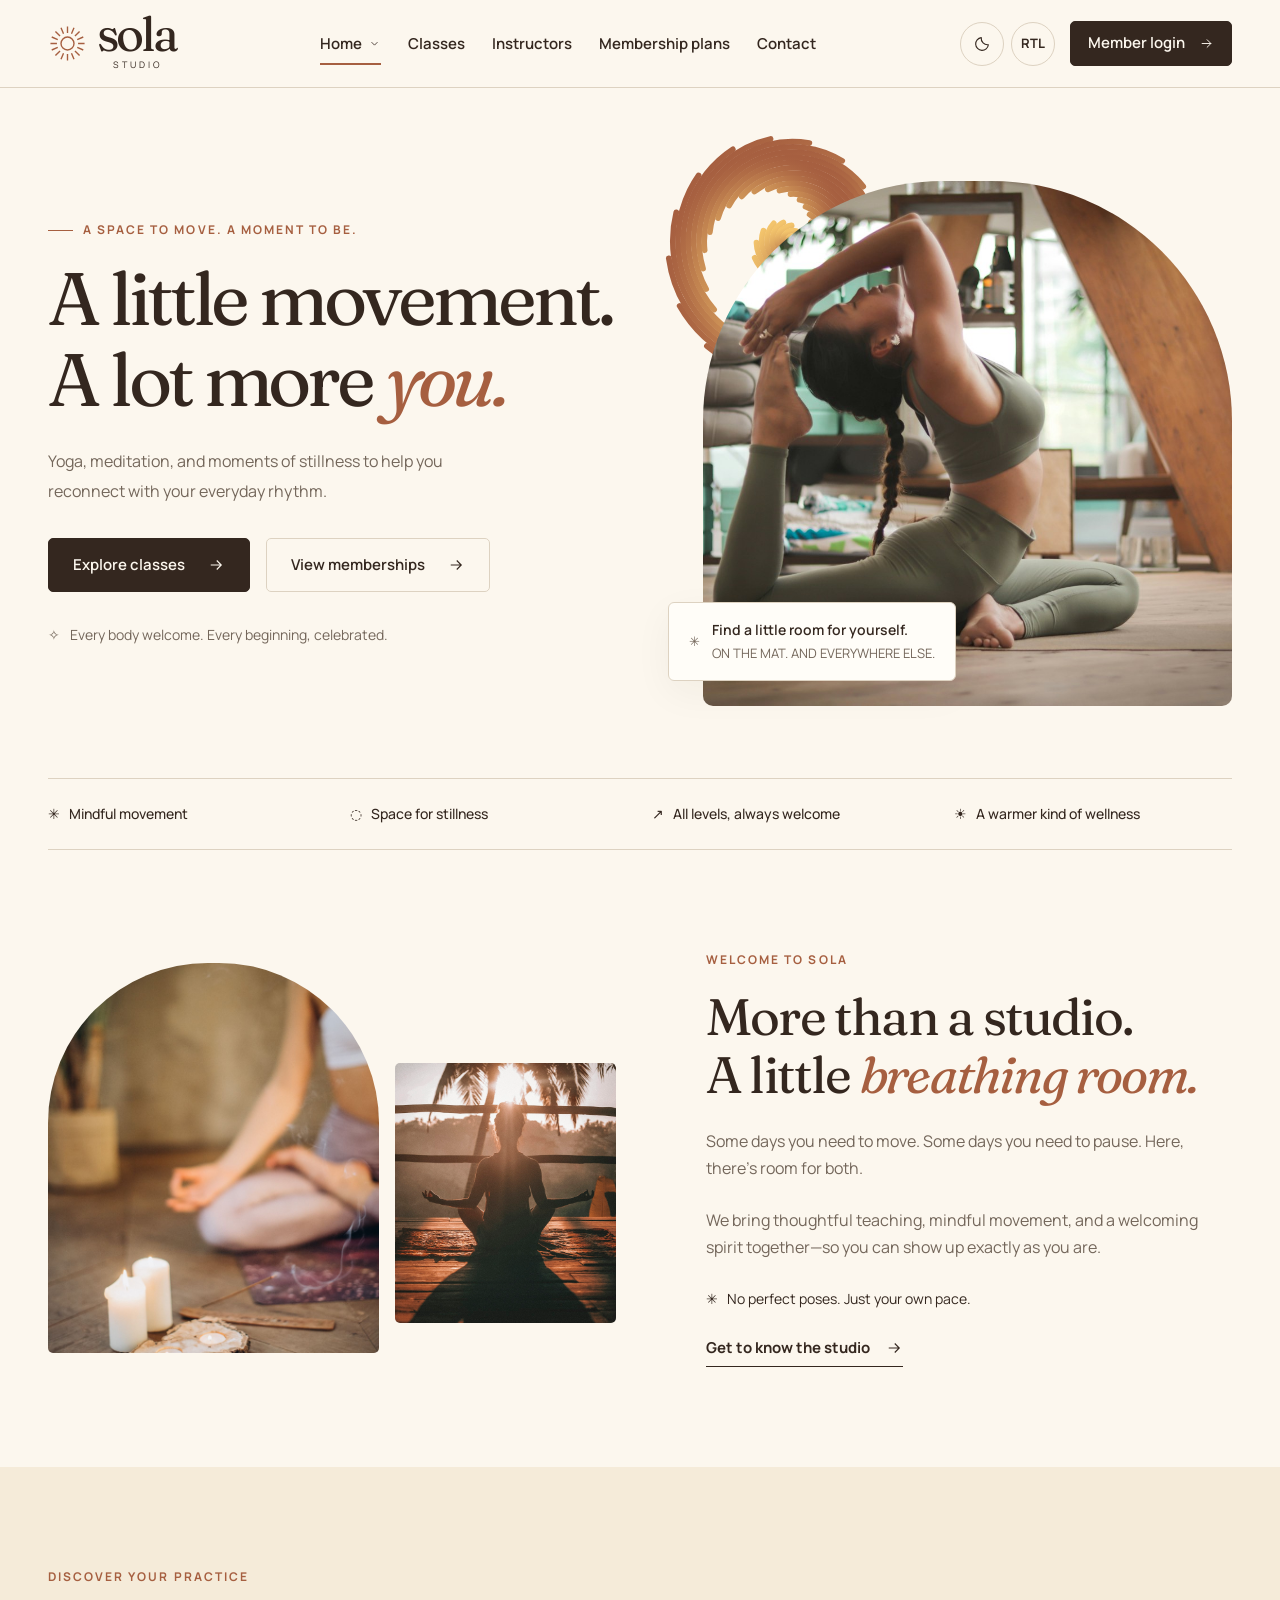
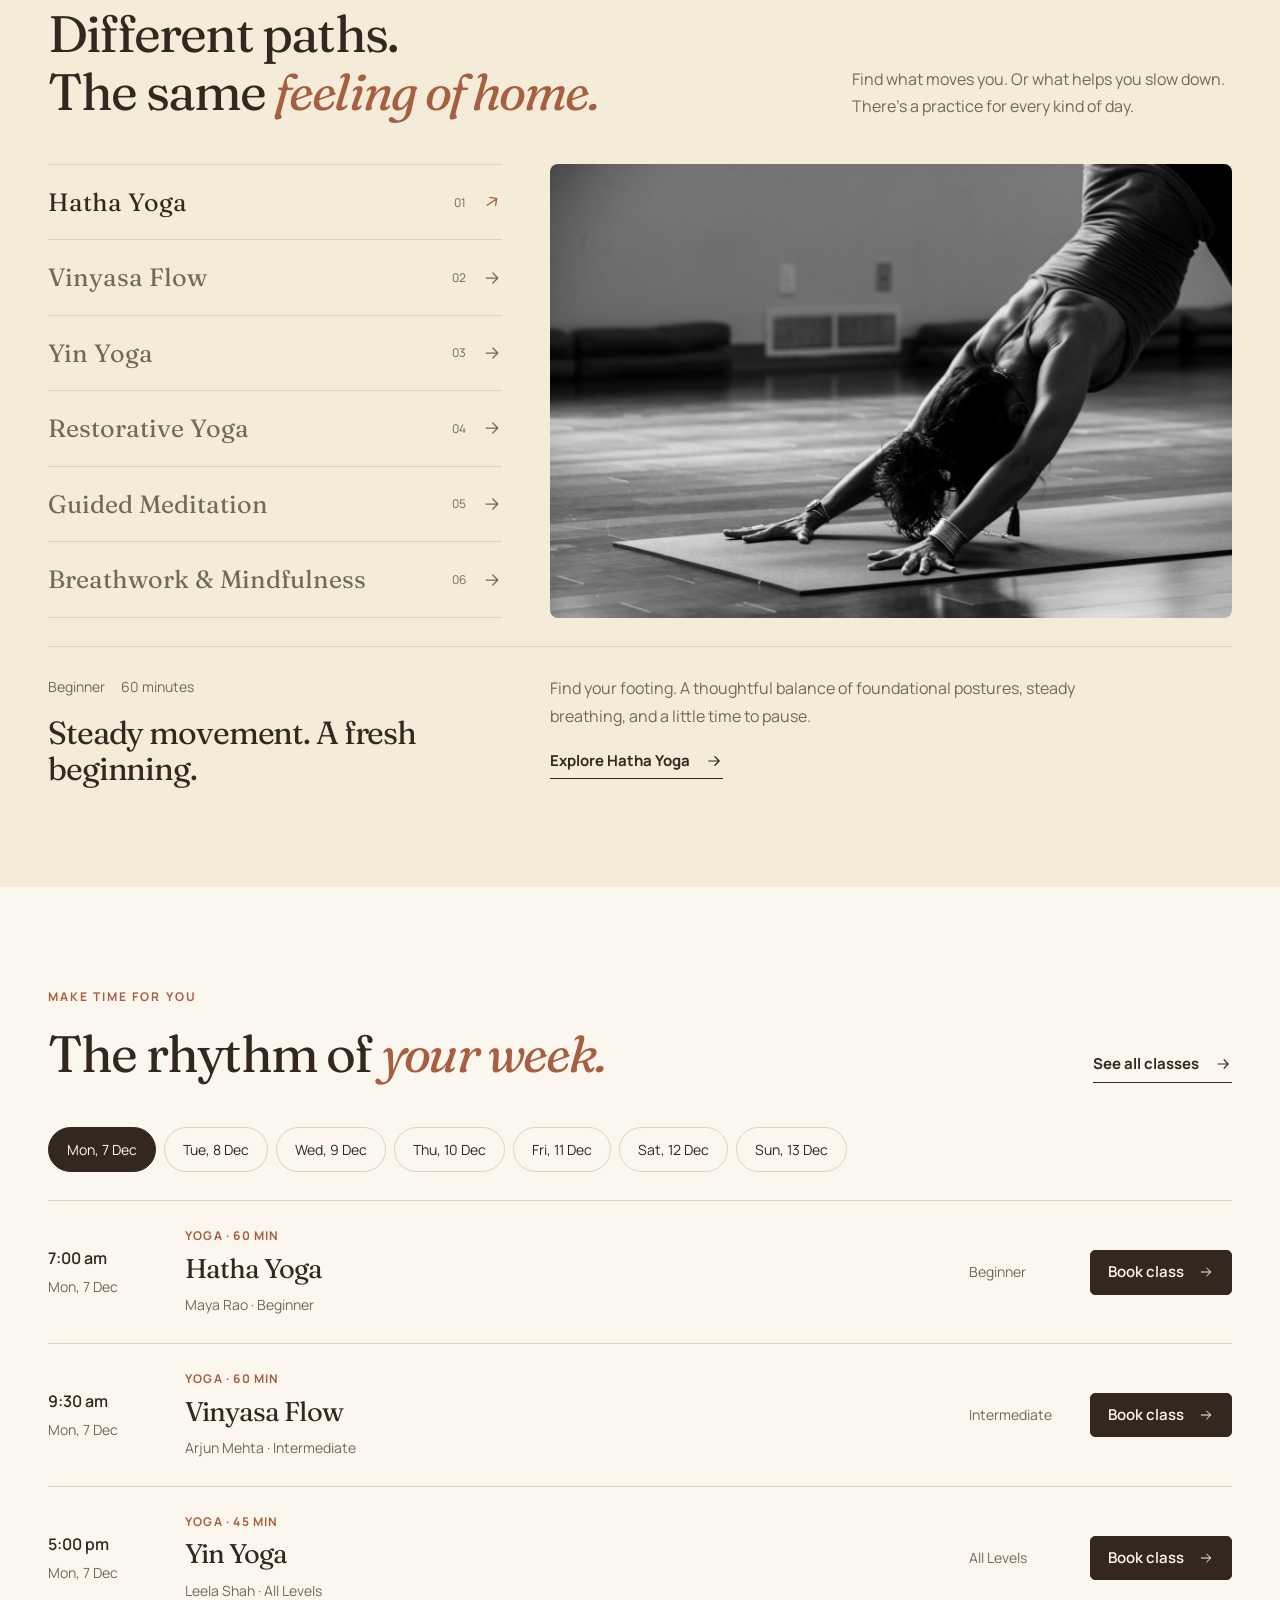
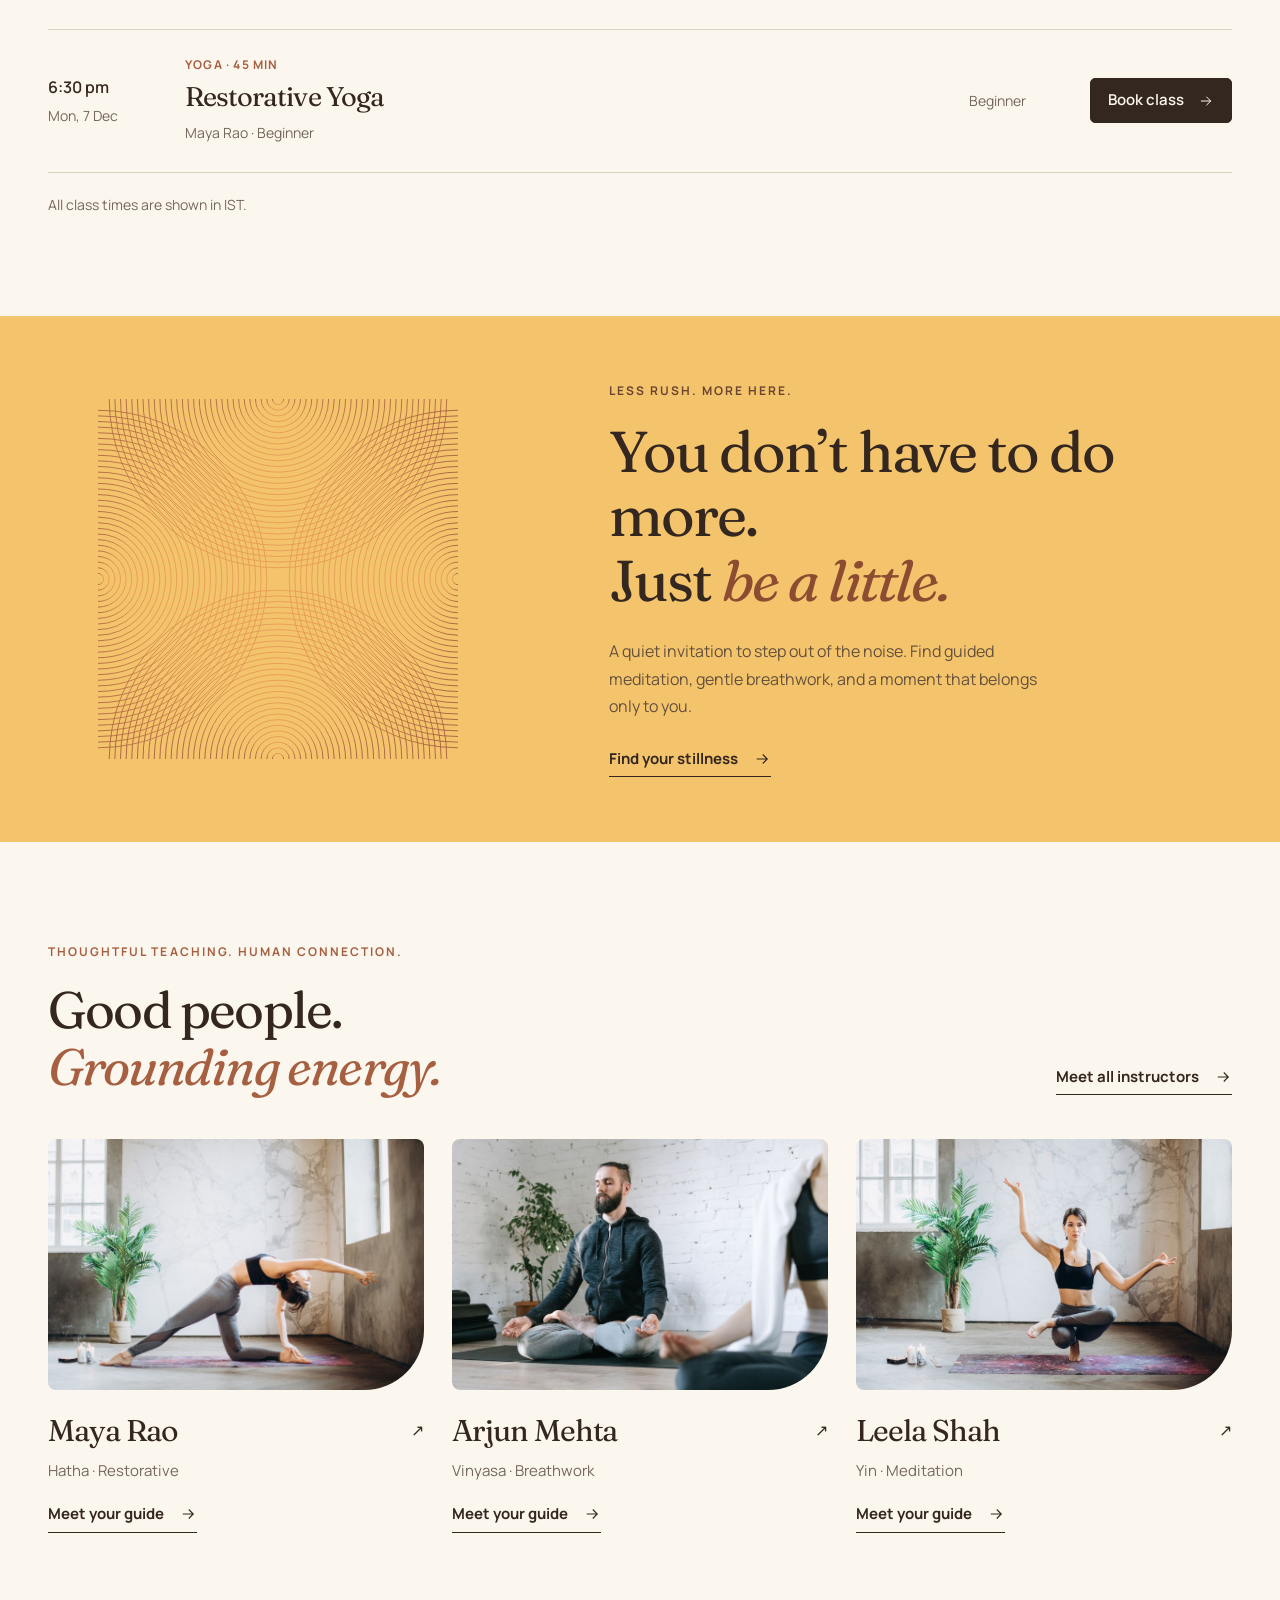
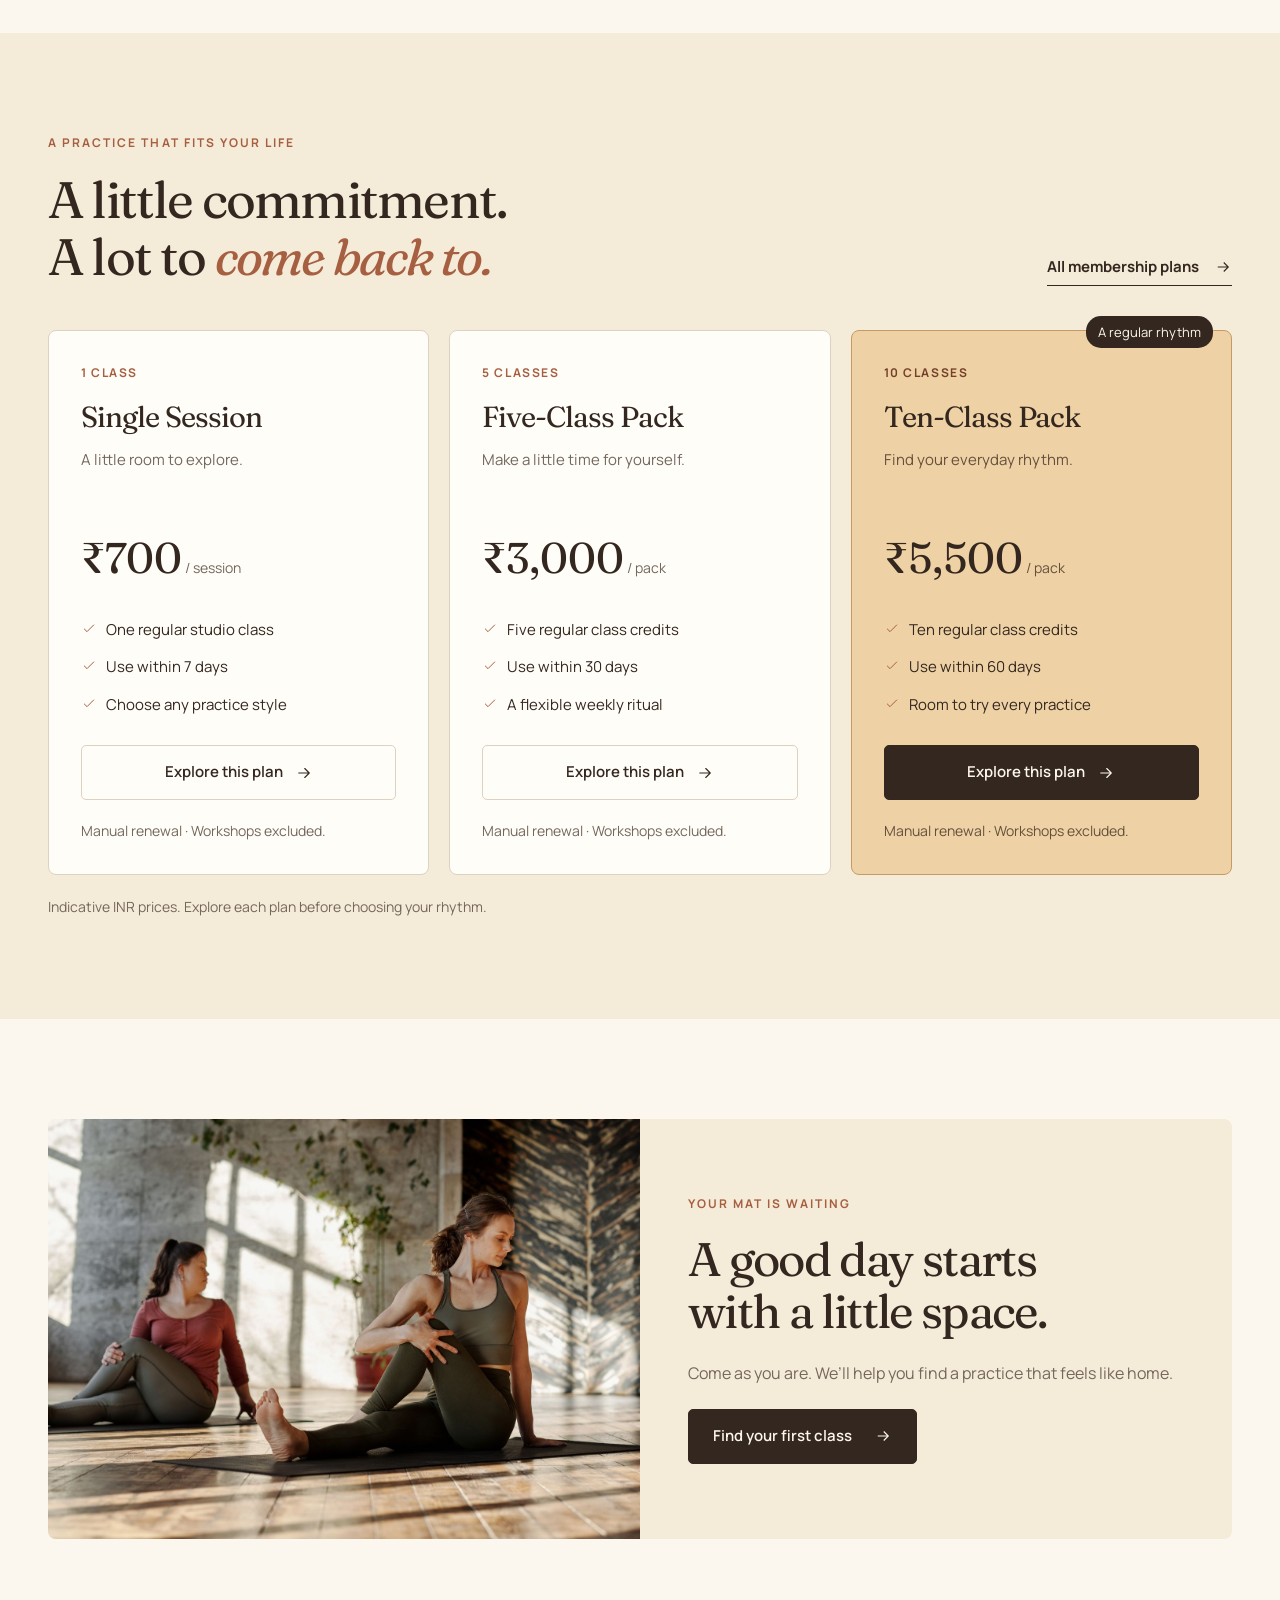
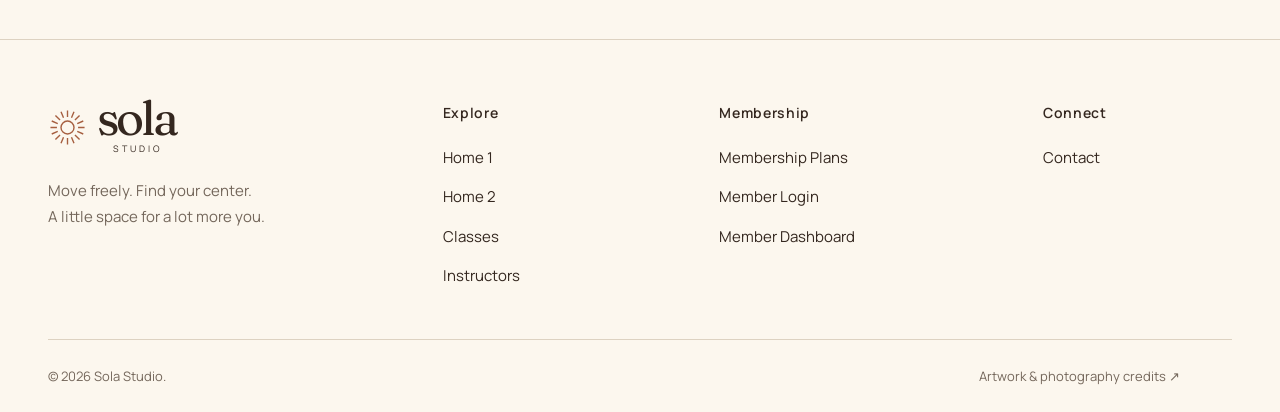
==== commit 0b66b9cd: "Redesign Sola components and standalone member authentication forms" ====
--- a/index.html
+++ b/index.html
@@ -86,13 +86,7 @@
               alt="Yoga practitioner stretching in a naturally lit studio"
               loading="eager"
               decoding="async"
-            /><button
-              class="motion-toggle"
-              aria-label="Pause decorative animation"
-              aria-pressed="false"
-            >
-              Ⅱ
-            </button>
+            />
             <div class="photo-note">
               <span aria-hidden="true">✳</span>
               <div>
@@ -213,9 +207,7 @@
           aria-label="Choose schedule day"
         ></div>
         <div id="schedule-preview" aria-live="polite"></div>
-        <p class="schedule-note">
-          Preview timetable · Times in IST · Booking opens in the member demo.
-        </p>
+        <p class="schedule-note">All class times are shown in IST.</p>
       </section>
       <section class="slow-panel">
         <div class="wrap slow-grid">
@@ -275,7 +267,7 @@
               ><img
                 class="guide-portrait"
                 src="./assets/images/guide-maya.jpg"
-                alt="Illustrative yoga guide portrait"
+                alt="A yoga practitioner extending through a side stretch in a naturally lit studio"
                 loading="lazy"
                 decoding="async" /></a
             ><a class="guide-name" href="./pages/instructors.html#maya"
@@ -302,7 +294,7 @@
               ><img
                 class="guide-portrait"
                 src="./assets/images/guide-arjun.jpg"
-                alt="Illustrative yoga guide portrait"
+                alt="A seated yoga and breathing practice in a bright studio"
                 loading="lazy"
                 decoding="async" /></a
             ><a class="guide-name" href="./pages/instructors.html#arjun"
@@ -329,7 +321,7 @@
               ><img
                 class="guide-portrait"
                 src="./assets/images/guide-leela.jpg"
-                alt="Illustrative yoga guide portrait"
+                alt="A yoga practitioner balancing with open arms in a sunlit studio"
                 loading="lazy"
                 decoding="async" /></a
             ><a class="guide-name" href="./pages/instructors.html#leela"
@@ -352,10 +344,6 @@
             ></a>
           </article>
         </div>
-        <p class="sample-label">
-          Illustrative teaching profiles. Stock portraits do not depict Sola
-          employees.
-        </p>
       </section>
       <section class="plans-section section">
         <div class="wrap">
@@ -380,7 +368,8 @@
           </div>
           <div data-plans="single,five,ten"></div>
           <p class="schedule-note">
-            Indicative INR prices. Plans are previews; no payment is collected.
+            Indicative INR prices. Explore each plan before choosing your
+            rhythm.
           </p>
         </div>
       </section>
@@ -440,9 +429,7 @@
     </dialog>
     <noscript
       ><p class="notice">
-        JavaScript is required for navigation controls, class schedules, and the
-        local demo dashboard. Please enable JavaScript to explore the full
-        experience.
+        Enable JavaScript to explore class schedules and the member workspace.
       </p></noscript
     >
   </body>
--- a/assets/css/style.css
+++ b/assets/css/style.css
@@ -459,26 +459,6 @@
   object-position: 49% center;
   border-radius: 240px 240px 10px 10px;
 }
-.solar-orbit {
-  position: absolute;
-  width: 420px;
-  max-width: none;
-  inset-inline-start: -50px;
-  top: 13px;
-  z-index: -1;
-  animation: orbit 65s linear infinite;
-}
-.hero-visual:after {
-  content: "";
-  width: 140px;
-  height: 140px;
-  border-radius: 50%;
-  background: var(--saffron);
-  position: absolute;
-  inset-inline-end: -48px;
-  bottom: 45px;
-  z-index: -1;
-}
 .photo-note {
   position: absolute;
   bottom: 25px;
@@ -505,26 +485,6 @@
   color: var(--muted);
   font-size: var(--type-meta);
 }
-.motion-toggle {
-  position: absolute;
-  top: 22px;
-  inset-inline-end: 7px;
-  width: 44px;
-  height: 44px;
-  border: 1px solid var(--line);
-  border-radius: 50%;
-  background: var(--paper);
-  font-size: 13px;
-  z-index: 2;
-}
-.paused .solar-orbit {
-  animation-play-state: paused;
-}
-@keyframes orbit {
-  to {
-    transform: rotate(360deg);
-  }
-}
 .values-strip {
   border-block: 1px solid var(--line);
   padding-block: 23px;
@@ -581,83 +541,6 @@
 }
 .practice-section {
   background: var(--surface);
-}
-.practice-layout {
-  display: grid;
-  grid-template-columns: 0.8fr 1.2fr;
-  gap: 65px;
-  align-items: start;
-}
-.practice-tabs {
-  display: grid;
-  border-top: 1px solid var(--line);
-}
-.practice-tab {
-  display: flex;
-  align-items: center;
-  justify-content: space-between;
-  gap: 20px;
-  padding: 18px 0;
-  border-bottom: 1px solid var(--line);
-  text-align: start;
-  color: var(--muted);
-  font:
-    26px Fraunces,
-    serif;
-}
-.practice-tab span {
-  font:
-    12px Manrope,
-    sans-serif;
-  margin-inline-end: auto;
-  margin-inline-start: 16px;
-  color: var(--muted);
-}
-.practice-tab[aria-selected="true"] {
-  color: var(--ink);
-}
-.practice-tab[aria-selected="true"] svg {
-  color: var(--clay);
-  transform: rotate(-35deg);
-}
-.practice-panel {
-  position: relative;
-  min-width: 0;
-}
-.practice-panel > img {
-  height: auto;
-  object-fit: cover;
-  width: 100%;
-  border-radius: 8px;
-  aspect-ratio: 3 / 2;
-}
-.practice-panel-content {
-  display: flex;
-  justify-content: space-between;
-  gap: var(--space-4);
-  margin-top: 28px;
-}
-.practice-panel-content p {
-  max-width: 390px;
-  font-size: var(--type-body);
-}
-.practice-panel-content h3 {
-  margin-block: 8px 16px;
-}
-.practice-panel-content .actions {
-  margin-top: 22px;
-}
-.practice-meta {
-  display: flex;
-  gap: var(--space-1);
-  flex-wrap: wrap;
-}
-.practice-art {
-  width: 104px;
-  height: 104px;
-  align-self: center;
-  opacity: 0.75;
-  flex-shrink: 0;
 }
 .days {
   display: flex;
@@ -768,46 +651,7 @@
   color: #34271f;
   border-color: #34271f;
 }
-.guides-grid {
-  display: grid;
-  grid-template-columns: repeat(3, 1fr);
-  gap: 28px;
-}
-.guide-portrait {
-  height: 350px;
-  width: 100%;
-  object-fit: cover;
-  object-position: center 35%;
-  border-radius: 150px 150px 5px 5px;
-}
-.guide-card:nth-child(2) {
-  margin-top: 50px;
-}
-.guide-card:nth-child(3) .guide-portrait {
-  border-radius: 5px 5px 150px 5px;
-  object-position: center;
-}
-.guide-name {
-  display: flex;
-  align-items: center;
-  justify-content: space-between;
-  margin-top: 20px;
-}
-.guide-name h3 {
-  font-size: 29px;
-}
-.guide-card p {
-  font-size: 15px;
-  margin-top: 8px;
-}
-.guide-card .text-link {
-  margin-top: 15px;
-}
-.sample-label {
-  font-size: var(--type-support);
-  margin-top: 28px;
-  max-width: 700px;
-}
+
 .plans-section {
   background: var(--surface);
 }
@@ -944,38 +788,13 @@
   border-top: 1px solid var(--line);
   padding-block: 62px 25px;
 }
-.footer-top {
-  display: grid;
-  grid-template-columns: 1.2fr 1.1fr 1fr;
-  gap: 48px;
-}
 .footer-brand p {
   max-width: 280px;
   margin-top: 23px;
   font-size: 15px;
 }
-.footer-links {
-  display: grid;
-  grid-template-columns: 1fr 1fr;
-  gap: 14px 24px;
-  font-size: 15px;
-  align-content: start;
-}
-.footer-links a:hover {
-  text-decoration: underline;
-}
-.footer-top > div > h3 {
-  font:
-    600 15px Manrope,
-    sans-serif;
-  letter-spacing: 0.1em;
-  text-transform: uppercase;
-  margin-block: 5px 22px;
-}
-.footer-message p {
-  font-size: 15px;
-}
 .footer-bottom {
+  padding-inline-end: 52px;
   display: flex;
   justify-content: space-between;
   gap: 25px;
@@ -1211,43 +1030,6 @@
   font-size: 14px;
   color: var(--muted);
 }
-.timetable {
-  display: grid;
-  grid-template-columns: repeat(7, minmax(164px, 1fr));
-  gap: var(--space-2);
-  overflow: auto;
-  padding-bottom: 16px;
-  overscroll-behavior-inline: contain;
-  scrollbar-width: thin;
-}
-.timetable > div {
-  min-width: 0;
-  border: 1px solid var(--line);
-  border-radius: 7px;
-  padding: 18px 12px;
-}
-.timetable h3 {
-  font:
-    600 14px Manrope,
-    sans-serif;
-  margin-bottom: 15px;
-}
-.timetable button {
-  display: block;
-  background: var(--surface);
-  padding: 12px 10px;
-  margin-top: 12px;
-  text-align: start;
-  border-radius: 4px;
-  width: 100%;
-  font-size: var(--type-support);
-  line-height: 1.5;
-  min-height: 108px;
-}
-.timetable button span {
-  display: block;
-  color: var(--muted);
-}
 .alt-hero {
   display: grid;
   grid-template-columns: 1.15fr 0.85fr;
@@ -1404,27 +1186,6 @@
 .spotlight .specialty {
   font-size: var(--type-support);
 }
-.instructor-list {
-  display: grid;
-  grid-template-columns: 1fr 1fr;
-  gap: 65px;
-}
-.instructor-list img {
-  height: auto;
-  width: 100%;
-  object-fit: cover;
-  border-radius: 8px;
-  object-position: center 35%;
-  aspect-ratio: 4 / 5;
-}
-.instructor-list h3 {
-  font-size: 36px;
-  margin-block: 22px 10px;
-}
-.instructor-list p {
-  font-size: var(--type-body);
-  margin-block: 15px 20px;
-}
 .membership-all .plans-grid {
   grid-template-columns: repeat(4, 1fr);
   gap: var(--space-3);
@@ -1442,47 +1203,6 @@
 .membership-all .plan .btn {
   font-size: var(--type-action);
   padding-inline: 18px;
-}
-.comparison {
-  display: grid;
-  grid-template-columns: 1fr 1fr;
-  gap: 70px;
-  align-items: start;
-}
-.range-field {
-  margin-top: 30px;
-}
-.range-field label {
-  display: flex;
-  justify-content: space-between;
-  margin-bottom: 15px;
-  font-size: 15px;
-}
-.range-field input {
-  width: 100%;
-  accent-color: var(--clay);
-}
-.comparison-result {
-  padding: 30px;
-  background: var(--paper);
-  border: 1px solid var(--line);
-  border-radius: 8px;
-}
-.comparison-result h3 {
-  font-size: 30px;
-  margin-bottom: 18px;
-}
-.comparison-row {
-  display: flex;
-  justify-content: space-between;
-  border-bottom: 1px solid var(--line);
-  padding-block: 14px;
-  font-size: var(--type-support);
-  gap: var(--space-4);
-}
-.comparison-result p {
-  margin-top: 20px;
-  font-size: var(--type-support);
 }
 .contact-grid {
   display: grid;
@@ -1525,100 +1245,6 @@
   accent-color: var(--clay);
   width: 16px;
   height: 16px;
-}
-.login-layout {
-  min-height: calc(100dvh - 88px);
-  display: grid;
-  grid-template-columns: 1fr 1fr;
-}
-.login-art {
-  position: relative;
-  min-height: 700px;
-  overflow: hidden;
-  background: var(--surface);
-}
-.login-art > img {
-  width: 100%;
-  height: 100%;
-  object-fit: cover;
-  position: absolute;
-  filter: brightness(0.65);
-  object-position: center 40%;
-}
-.login-art-copy {
-  position: relative;
-  padding: 70px;
-  color: #fff9ef;
-  max-width: 600px;
-  display: flex;
-  height: 100%;
-  flex-direction: column;
-  justify-content: end;
-}
-.login-art h2 {
-  font-size: 60px;
-}
-.login-art p {
-  color: #fff1dc;
-  margin-top: 25px;
-  max-width: 350px;
-}
-.login-form-wrap {
-  display: flex;
-  justify-content: center;
-  align-items: center;
-  padding: 56px 48px;
-}
-.login-form {
-  width: 100%;
-  max-width: 420px;
-}
-.login-form h1 {
-  font-size: 50px;
-}
-.login-form > p {
-  font-size: var(--type-body);
-  margin-block: 20px 28px;
-}
-.login-form form {
-  display: grid;
-  gap: 20px;
-}
-.password-field {
-  position: relative;
-}
-.password-field input {
-  padding-inline-end: 78px !important;
-}
-.password-field button {
-  position: absolute;
-  inset-inline-end: 7px;
-  top: 2px;
-  height: 44px;
-  font-size: var(--type-support);
-  font-weight: 600;
-  padding-inline: 10px;
-}
-.login-form .btn {
-  width: 100%;
-}
-.login-divider {
-  display: flex;
-  gap: 15px;
-  align-items: center;
-  color: var(--muted);
-  font-size: var(--type-support);
-  margin-block: 24px;
-}
-.login-divider:before,
-.login-divider:after {
-  content: "";
-  height: 1px;
-  flex: 1;
-  background: var(--line);
-}
-.login-form .notice {
-  margin-top: 22px;
 }
 .form-feedback {
   font-size: var(--type-support);
@@ -1728,24 +1354,7 @@
   max-width: 1500px;
   margin: auto;
 }
-.demo-banner {
-  padding: 14px 18px;
-  background: var(--surface);
-  border: 1px solid var(--line);
-  border-radius: 6px;
-  font-size: var(--type-support);
-  color: var(--muted);
-  margin-bottom: 30px;
-  display: flex;
-  gap: var(--space-2);
-  align-items: start;
-}
-.demo-banner strong {
-  color: var(--ink);
-  font-size: var(--type-eyebrow);
-  letter-spacing: 0.05em;
-  white-space: nowrap;
-}
+
 .dash-heading {
   display: flex;
   align-items: center;
@@ -2070,17 +1679,475 @@
   white-space: nowrap;
   border: 0;
 }
-.instructor-list #leela img {
-  aspect-ratio: 3 / 2;
-  object-position: center;
-}
 .spotlight > img[src*="guide-leela"] {
   aspect-ratio: 3 / 2;
   border-radius: 8px 8px 100px 8px;
 }
-.guide-portrait[src*="guide-arjun"],
-.instructor-list img[src*="guide-arjun"] {
-  object-position: center top;
+/* Targeted editorial components */
+.hero-visual {
+  animation: hero-arrive 0.65s ease-out both;
+  clip-path: none;
+}
+.solar-orbit {
+  position: absolute;
+  width: 380px;
+  max-width: none;
+  inset-inline-start: -70px;
+  top: -110px;
+  z-index: -1;
+}
+@keyframes hero-arrive {
+  from {
+    opacity: 0;
+    transform: translateY(10px);
+  }
+  to {
+    opacity: 1;
+    transform: translateY(0);
+  }
+}
+.practice-layout {
+  display: grid;
+  grid-template-columns: minmax(0, 0.8fr) minmax(0, 1.2fr);
+  gap: 28px 48px;
+  align-items: start;
+}
+.practice-tabs {
+  display: grid;
+  align-self: stretch;
+  grid-template-rows: repeat(6, 1fr);
+  border-block: 1px solid var(--line);
+}
+.practice-tab {
+  display: flex;
+  align-items: center;
+  justify-content: space-between;
+  gap: 16px;
+  padding: 14px 0;
+  border-bottom: 1px solid var(--line);
+  font:
+    400 25px/1.3 Fraunces,
+    serif;
+  color: var(--muted);
+  text-align: start;
+}
+.practice-tab:last-child {
+  border-bottom: 0;
+}
+.practice-tab span {
+  margin-inline-start: auto;
+  font:
+    12px Manrope,
+    sans-serif;
+  color: var(--muted);
+}
+.practice-tab[aria-selected="true"] {
+  color: var(--ink);
+}
+.practice-tab[aria-selected="true"] svg {
+  color: var(--clay);
+  transform: rotate(-35deg);
+}
+.practice-panel {
+  display: contents;
+}
+.practice-panel > img {
+  grid-column: 2;
+  grid-row: 1;
+  align-self: center;
+  width: 100%;
+  height: auto;
+  aspect-ratio: 3 / 2;
+  object-fit: cover;
+  border-radius: 8px;
+}
+.practice-panel-content {
+  grid-column: 1 / -1;
+  display: grid;
+  grid-template-columns: minmax(0, 0.8fr) minmax(0, 1.2fr);
+  gap: 48px;
+  padding-top: 28px;
+  border-top: 1px solid var(--line);
+}
+.practice-meta {
+  display: flex;
+  gap: 16px;
+  flex-wrap: wrap;
+  margin-bottom: 16px;
+}
+.practice-meta .pill {
+  border: 0;
+  border-radius: 0;
+  padding: 0;
+  font-size: 14px;
+}
+.practice-summary h3 {
+  font-size: 32px;
+  max-width: 400px;
+}
+.practice-description p {
+  font-size: 16px;
+  max-width: 600px;
+}
+.practice-description .actions {
+  margin-top: 18px;
+}
+.guides-grid {
+  display: grid;
+  grid-template-columns: repeat(3, minmax(0, 1fr));
+  gap: 28px;
+}
+.guide-card {
+  min-width: 0;
+}
+.guide-portrait {
+  width: 100%;
+  height: auto;
+  aspect-ratio: 3 / 2;
+  object-fit: cover;
+  border-radius: 8px 8px 60px 8px;
+}
+.guide-name {
+  display: flex;
+  align-items: center;
+  justify-content: space-between;
+  gap: 16px;
+  margin-top: 24px;
+}
+.guide-name h3 {
+  font-size: 30px;
+}
+.guide-card p {
+  margin-top: 10px;
+  font-size: 15px;
+}
+.guide-card .text-link {
+  margin-top: 18px;
+}
+.footer-top {
+  display: grid;
+  grid-template-columns: 1.5fr 1fr 1.2fr 0.8fr;
+  gap: 40px;
+}
+.footer-group h3 {
+  font:
+    600 14px/1.5 Manrope,
+    sans-serif;
+  letter-spacing: 0.05em;
+  margin-bottom: 22px;
+}
+.footer-links {
+  display: flex;
+  flex-direction: column;
+  align-items: start;
+  gap: 14px;
+  font-size: 15px;
+}
+.footer-links a:hover {
+  text-decoration: underline;
+  text-underline-offset: 4px;
+}
+.footer-brand p {
+  max-width: 270px;
+}
+.class-intro .intro-row {
+  display: grid;
+  grid-template-columns: minmax(0, 1.3fr) minmax(0, 0.7fr);
+  gap: 48px;
+  align-items: center;
+}
+.class-banner-art {
+  width: 100%;
+  max-width: 360px;
+  aspect-ratio: 1;
+  object-fit: contain;
+  justify-self: end;
+}
+.weekly-explorer {
+  display: block;
+}
+.week-tabs {
+  display: grid;
+  grid-template-columns: repeat(7, minmax(0, 1fr));
+  gap: 10px;
+  margin-bottom: 32px;
+}
+.week-tab {
+  border: 1px solid var(--line);
+  border-radius: 8px;
+  padding: 16px 10px;
+  min-height: 80px;
+  display: grid;
+  gap: 4px;
+  text-align: center;
+}
+.week-tab strong {
+  font-size: 14px;
+  font-weight: 600;
+}
+.week-tab span {
+  font-size: 14px;
+  color: var(--muted);
+}
+.week-tab[aria-selected="true"] {
+  background: var(--ink);
+  color: var(--bg);
+  border-color: var(--ink);
+}
+.week-tab[aria-selected="true"] span {
+  color: inherit;
+}
+.week-heading {
+  display: flex;
+  align-items: baseline;
+  justify-content: space-between;
+  gap: 24px;
+  margin-bottom: 24px;
+}
+.week-heading h3 {
+  font-size: 30px;
+}
+.week-heading > span {
+  font-size: 14px;
+  color: var(--muted);
+}
+.week-sessions {
+  display: grid;
+  grid-template-columns: repeat(2, minmax(0, 1fr));
+  gap: 20px;
+}
+.week-card {
+  padding: 28px;
+  border: 1px solid var(--line);
+  border-radius: 10px;
+  background: var(--paper);
+}
+.week-card-top {
+  display: flex;
+  align-items: baseline;
+  justify-content: space-between;
+  gap: 20px;
+  margin-bottom: 20px;
+}
+.week-card-top time {
+  font-size: 21px;
+  font-weight: 600;
+}
+.week-card-top > span {
+  font-size: 14px;
+  color: var(--muted);
+}
+.week-card h4 {
+  font-size: 30px;
+  margin-bottom: 12px;
+}
+.week-card p {
+  font-size: 15px;
+}
+.week-card-actions {
+  display: flex;
+  justify-content: space-between;
+  align-items: center;
+  gap: 16px;
+  flex-wrap: wrap;
+  margin-top: 26px;
+}
+.week-card-actions .text-link {
+  font-size: 14px;
+}
+.instructor-intro {
+  padding-bottom: 40px;
+}
+.instructor-intro p {
+  max-width: 620px;
+}
+.guide-feature {
+  display: grid;
+  grid-template-columns: minmax(0, 1.25fr) minmax(0, 0.75fr);
+  gap: 56px;
+  align-items: center;
+  padding-block: 24px 48px;
+}
+.guide-feature-image img,
+.guide-pair-image img {
+  width: 100%;
+  height: auto;
+  aspect-ratio: 3 / 2;
+  object-fit: cover;
+}
+.guide-feature-image {
+  border-radius: 8px 100px 8px 8px;
+  overflow: hidden;
+}
+.guide-feature-copy h2 {
+  font-size: 48px;
+}
+.guide-specialty {
+  color: var(--clay);
+  font-size: 15px;
+  margin-block: 14px 22px;
+}
+.guide-feature-copy h3 {
+  font-size: 32px;
+  margin-bottom: 20px;
+}
+.guide-feature-copy > p:not(.guide-specialty) {
+  font-size: 16px;
+  margin-bottom: 24px;
+}
+.guide-pair {
+  display: grid;
+  grid-template-columns: repeat(2, minmax(0, 1fr));
+  gap: 48px;
+  padding-top: 24px;
+}
+.guide-pair article {
+  display: flex;
+  flex-direction: column;
+  min-width: 0;
+}
+.guide-pair article:nth-child(2) {
+  padding-top: 64px;
+}
+.guide-pair-image {
+  border-radius: 8px;
+  overflow: hidden;
+}
+.guide-pair article:nth-child(2) .guide-pair-image {
+  border-radius: 80px 8px 8px 8px;
+}
+.guide-profile-copy {
+  padding-top: 28px;
+}
+.guide-profile-copy h2 {
+  font-size: 38px;
+}
+.guide-profile-copy > p:not(.guide-specialty) {
+  max-width: 460px;
+  margin-bottom: 22px;
+  font-size: 16px;
+}
+.guide-closing {
+  display: flex;
+  align-items: center;
+  justify-content: space-between;
+  gap: 40px;
+  padding-block: 0 72px;
+}
+.guide-closing p {
+  font-size: 14px;
+  max-width: 600px;
+}
+.comparison {
+  display: block;
+}
+.comparison-top {
+  display: grid;
+  grid-template-columns: minmax(0, 1.2fr) minmax(0, 0.8fr);
+  gap: 72px;
+  align-items: center;
+  margin-bottom: 36px;
+}
+.comparison-top h2 {
+  max-width: 650px;
+}
+.comparison-top > div > p {
+  margin-top: 22px;
+  font-size: 16px;
+  max-width: 580px;
+}
+.range-field {
+  background: var(--paper);
+  border: 1px solid var(--line);
+  border-radius: 10px;
+  padding: 28px;
+}
+.range-field label {
+  display: flex;
+  align-items: baseline;
+  justify-content: space-between;
+  gap: 24px;
+  margin-bottom: 24px;
+  font-size: 15px;
+}
+.range-field input {
+  width: 100%;
+  accent-color: var(--clay);
+  cursor: pointer;
+}
+.range-field p {
+  margin-top: 18px;
+  font-size: 15px;
+}
+.comparison-results {
+  display: grid;
+  grid-template-columns: repeat(2, minmax(0, 1fr));
+  gap: 20px;
+}
+.comparison-card {
+  background: var(--paper);
+  border: 1px solid var(--line);
+  border-radius: 10px;
+  padding: 28px;
+  display: grid;
+  grid-template-columns: minmax(0, 1fr) auto;
+  gap: 24px;
+}
+.comparison-card .eyebrow {
+  margin-bottom: 12px;
+}
+.comparison-card h3 {
+  font-size: 29px;
+}
+.comparison-cost {
+  font:
+    38px/1.2 Fraunces,
+    serif;
+  text-align: end;
+}
+.comparison-cost span {
+  display: block;
+  font:
+    14px/1.6 Manrope,
+    sans-serif;
+  color: var(--muted);
+  margin-top: 7px;
+}
+.comparison-card dl {
+  grid-column: 1 / -1;
+  border-top: 1px solid var(--line);
+  padding-top: 18px;
+  margin: 0;
+  display: grid;
+  gap: 12px;
+  font-size: 14px;
+}
+.comparison-card dl > div {
+  display: flex;
+  justify-content: space-between;
+  gap: 24px;
+}
+.comparison-card dt {
+  color: var(--muted);
+}
+.comparison-card dd {
+  margin: 0;
+  text-align: end;
+}
+.calculation-note {
+  margin-top: 24px;
+  max-width: 960px;
+  font-size: 14px;
+  color: var(--muted);
+}
+.calculation-note summary {
+  cursor: pointer;
+  display: inline-block;
+  text-decoration: underline;
+  text-underline-offset: 4px;
+}
+.calculation-note p {
+  margin-top: 14px;
 }
 @media (min-width: 1600px) {
   .wrap {
@@ -2095,9 +2162,6 @@
   }
   .hero h1 {
     font-size: 91px;
-  }
-  .solar-orbit {
-    width: 470px;
   }
 }
 @media (max-width: 1390px) {
@@ -2177,10 +2241,6 @@
   .hero-visual {
     padding-inline-start: 20px;
   }
-  .solar-orbit {
-    width: 340px;
-    inset-inline-start: -55px;
-  }
   .hero-copy > p {
     max-width: 350px;
   }
@@ -2191,9 +2251,6 @@
   .about-grid {
     gap: 50px;
   }
-  .practice-layout {
-    gap: 40px;
-  }
   .dashboard-shell {
     grid-template-columns: 215px 1fr;
   }
@@ -2218,48 +2275,51 @@
   .dashboard-content .session-action {
     margin-inline-start: 0;
   }
-  .login-art-copy {
-    padding: 45px;
-  }
-  .login-art h2 {
-    font-size: 48px;
-  }
-  .guides-grid {
-    grid-template-columns: repeat(2, minmax(0, 1fr));
+  .solar-orbit {
+    width: 340px;
+    inset-inline-start: -85px;
+    top: -70px;
+  }
+  .hero-visual {
+    clip-path: none;
+  }
+  .practice-layout,
+  .practice-panel-content {
+    gap: 28px 32px;
+  }
+  .practice-tab {
+    font-size: 23px;
+    padding-block: 12px;
+  }
+  .practice-tab span {
+    display: none;
+  }
+  .footer-top {
+    grid-template-columns: 1.3fr 1fr 1fr;
+    gap: 36px;
+  }
+  .footer-group:last-child {
+    grid-column: 2;
+  }
+  .guide-feature {
+    grid-template-columns: 1.1fr 1fr;
+    gap: 36px;
+  }
+  .guide-feature-copy h2 {
+    font-size: 42px;
+  }
+  .guide-pair {
     gap: 32px;
   }
-  .guide-card:nth-child(2) {
-    margin-top: 0;
-  }
-  .guide-portrait {
-    height: auto;
-    aspect-ratio: 4 / 5;
-  }
-  .guide-card:nth-child(3) {
-    grid-column: 1 / -1;
-    display: grid;
-    grid-template-columns: minmax(0, 1fr) minmax(0, 1fr);
-    gap: 0 32px;
-    align-items: center;
-  }
-  .guide-card:nth-child(3) > a:first-child {
-    grid-row: 1 / 4;
-  }
-  .guide-card:nth-child(3) .guide-portrait {
-    height: auto;
-    aspect-ratio: 3 / 2;
-    border-radius: 8px 8px 80px 8px;
-  }
-  .guide-card:nth-child(3) .guide-name {
-    align-self: end;
-    margin-top: 0;
-  }
-  .guide-card:nth-child(3) .text-link {
-    align-self: start;
-    justify-self: start;
-  }
-  .guide-card:nth-child(3) p {
-    margin-block: 12px;
+  .comparison-top {
+    gap: 36px;
+  }
+  .comparison-card {
+    grid-template-columns: 1fr;
+    gap: 20px;
+  }
+  .comparison-cost {
+    text-align: start;
   }
 }
 @media (max-width: 960px) {
@@ -2301,11 +2361,6 @@
     margin: -12px 8px 0;
     max-width: calc(100% - 16px);
   }
-  .solar-orbit {
-    width: 290px;
-    inset-inline-start: -45px;
-    top: 40px;
-  }
   .values-strip {
     grid-template-columns: repeat(2, minmax(0, 1fr));
     gap: 20px;
@@ -2336,23 +2391,6 @@
   .about-copy h2 {
     font-size: 40px;
   }
-  .practice-layout {
-    grid-template-columns: 0.8fr 1fr;
-    gap: 30px;
-  }
-  .practice-tab {
-    font-size: 22px;
-    padding-block: 17px;
-  }
-  .practice-tab span {
-    display: none;
-  }
-  .practice-panel-content {
-    gap: 15px;
-  }
-  .practice-art {
-    display: none;
-  }
   .slow-grid {
     gap: 40px;
   }
@@ -2361,15 +2399,6 @@
   }
   .slow-art {
     max-height: 280px;
-  }
-  .guide-portrait {
-    height: auto;
-  }
-  .guides-grid {
-    gap: 20px;
-  }
-  .guide-name h3 {
-    font-size: 25px;
   }
   .plans-grid {
     grid-template-columns: 1fr;
@@ -2402,16 +2431,6 @@
   }
   .closing-copy h2 {
     font-size: 39px;
-  }
-  .footer-top {
-    gap: 35px;
-    grid-template-columns: 1fr 1.2fr;
-  }
-  .footer-message {
-    grid-column: 1/-1;
-  }
-  .footer-message p {
-    max-width: 600px;
   }
   .alt-hero {
     gap: 35px;
@@ -2454,6 +2473,10 @@
     height: 100dvh;
     width: 280px;
   }
+  .dashboard-sidebar[inert] {
+    visibility: hidden;
+    transition: none;
+  }
   .dashboard-shell.drawer-open .dashboard-sidebar {
     transform: none;
   }
@@ -2473,27 +2496,6 @@
   .dashboard-topbar > span {
     margin-inline-end: auto;
   }
-  .login-layout {
-    grid-template-columns: 0.85fr 1fr;
-  }
-  .login-art-copy {
-    padding: 35px;
-  }
-  .login-form-wrap {
-    padding: 45px 35px;
-  }
-  .login-art h2 {
-    font-size: 43px;
-  }
-  .login-art {
-    min-height: 650px;
-  }
-  .comparison {
-    gap: 40px;
-  }
-  .instructor-list {
-    gap: 35px;
-  }
   .session-level {
     display: none;
   }
@@ -2510,6 +2512,79 @@
   .plan h3,
   .plan p {
     min-height: 0;
+  }
+  .solar-orbit {
+    width: 300px;
+    inset-inline-start: -70px;
+    top: -65px;
+  }
+  .practice-tab {
+    font-size: 21px;
+    padding-block: 10px;
+  }
+  .practice-panel-content {
+    grid-template-columns: 1fr 1.2fr;
+  }
+  .guides-grid {
+    grid-template-columns: repeat(2, minmax(0, 1fr));
+  }
+  .guide-card:last-child {
+    grid-column: 1 / -1;
+    display: grid;
+    grid-template-columns: 1fr 1fr;
+    gap: 0 28px;
+    align-items: center;
+  }
+  .guide-card:last-child > a:first-child {
+    grid-row: 1 / 4;
+  }
+  .guide-card:last-child .guide-name {
+    margin-top: 0;
+  }
+  .guide-card:last-child .text-link {
+    justify-self: start;
+  }
+  .guide-feature {
+    grid-template-columns: 1fr;
+    gap: 32px;
+  }
+  .guide-feature-copy {
+    display: grid;
+    grid-template-columns: 1fr 1fr;
+    column-gap: 36px;
+    align-items: start;
+  }
+  .guide-feature-copy > .eyebrow,
+  .guide-feature-copy h2,
+  .guide-feature-copy .guide-specialty {
+    grid-column: 1;
+  }
+  .guide-feature-copy h3 {
+    grid-column: 2;
+    grid-row: 1 / 4;
+  }
+  .guide-feature-copy > p:not(.guide-specialty) {
+    grid-column: 1 / -1;
+  }
+  .guide-feature-copy .text-link {
+    justify-self: start;
+  }
+  .comparison-top {
+    grid-template-columns: 1fr;
+    gap: 28px;
+  }
+  .week-tabs {
+    grid-template-columns: repeat(4, minmax(0, 1fr));
+  }
+  .week-sessions {
+    gap: 16px;
+  }
+  .week-card {
+    padding: 24px;
+  }
+  .week-card-actions {
+    align-items: start;
+    flex-direction: column;
   }
 }
 @media (max-width: 700px) {
@@ -2579,27 +2654,12 @@
   .hero-photo {
     border-radius: 230px 230px 7px 7px;
   }
-  .solar-orbit {
-    width: 310px;
-    inset-inline-start: -30px;
-    top: 10px;
-  }
-  .hero-visual:after {
-    width: 95px;
-    height: 95px;
-    inset-inline-end: -15px;
-    bottom: 40px;
-  }
   .photo-note {
     bottom: 20px;
     padding: 14px 16px;
     inset-inline-start: 8px;
     max-width: calc(100% - 20px);
   }
-  .motion-toggle {
-    inset-inline-end: 20px;
-    top: 15px;
-  }
   .values-strip {
     display: grid;
     grid-template-columns: 1fr 1fr;
@@ -2648,38 +2708,6 @@
   .about-copy h2 {
     font-size: 42px;
   }
-  .practice-layout {
-    display: block;
-  }
-  .practice-tabs {
-    display: flex;
-    gap: var(--space-1);
-    border: 0;
-    overflow-x: auto;
-    padding-bottom: 15px;
-    margin-bottom: 10px;
-    scrollbar-width: thin;
-  }
-  .practice-tab {
-    font:
-      15px Manrope,
-      sans-serif;
-    white-space: nowrap;
-    border: 1px solid var(--line);
-    border-radius: 25px;
-    padding: 10px 15px;
-    min-height: 44px;
-  }
-  .practice-tab svg {
-    display: none;
-  }
-  .practice-tab[aria-selected="true"] {
-    background: var(--ink);
-    color: var(--bg);
-  }
-  .practice-panel-content h3 {
-    font-size: 31px;
-  }
   .days {
     flex-wrap: nowrap;
     overflow: auto;
@@ -2718,45 +2746,6 @@
   .slow-panel em {
     color: #8b4c32;
   }
-  .guides-grid {
-    grid-template-columns: 1fr;
-    gap: 35px;
-  }
-  .guide-card {
-    display: grid;
-    align-items: center;
-    grid-template-columns: minmax(0, 0.85fr) minmax(0, 1fr);
-    gap: 0 20px;
-  }
-  .guide-card > a:first-child {
-    grid-row: 1/4;
-  }
-  .guide-card .guide-portrait {
-    height: 240px;
-    border-radius: 120px 120px 5px 5px;
-  }
-  .guide-card:nth-child(2) {
-    margin-top: 0;
-  }
-  .guide-name {
-    align-self: end;
-    margin: 0;
-  }
-  .guide-name h3 {
-    font-size: 28px;
-  }
-  .guide-card p {
-    margin-top: 12px;
-    align-self: start;
-  }
-  .guide-card .text-link {
-    justify-self: start;
-    align-self: start;
-    margin: 0;
-  }
-  .guide-name svg {
-    display: none;
-  }
   .plans-grid {
     grid-template-columns: 1fr;
   }
@@ -2787,13 +2776,6 @@
   .closing-copy h2 {
     font-size: 40px;
   }
-  .footer-top {
-    grid-template-columns: 1fr;
-    gap: 35px;
-  }
-  .footer-message {
-    grid-column: auto;
-  }
   .footer-bottom {
     display: block;
     margin-top: 35px;
@@ -2804,9 +2786,6 @@
   }
   .site-footer {
     padding-block: 45px 23px;
-  }
-  .footer-links {
-    gap: 15px;
   }
   .back-top {
     bottom: 18px;
@@ -2834,10 +2813,6 @@
   }
   .filters .btn {
     width: 100%;
-  }
-  .timetable {
-    padding-bottom: 15px;
-    grid-template-columns: repeat(7, 176px);
   }
   .first-visit {
     grid-template-columns: 1fr;
@@ -2926,20 +2901,6 @@
   .spotlight h2 {
     font-size: 43px;
   }
-  .instructor-list {
-    grid-template-columns: 1fr;
-    gap: 45px;
-  }
-  .comparison {
-    grid-template-columns: 1fr;
-    gap: 35px;
-  }
-  .comparison h2 {
-    font-size: 40px;
-  }
-  .comparison > div > p {
-    margin-top: 20px;
-  }
   .contact-grid {
     grid-template-columns: 1fr;
     gap: 40px;
@@ -2952,32 +2913,6 @@
   }
   .form-grid .wide {
     grid-column: auto;
-  }
-  .login-layout {
-    grid-template-columns: 1fr;
-  }
-  .login-art {
-    min-height: 330px;
-    order: 2;
-  }
-  .login-art-copy {
-    padding: 30px;
-    min-height: 330px;
-    justify-content: end;
-  }
-  .login-art h2 {
-    font-size: 43px;
-    max-width: 400px;
-  }
-  .login-art p {
-    max-width: 330px;
-    margin-top: 15px;
-  }
-  .login-form-wrap {
-    padding: 45px 25px;
-  }
-  .login-form h1 {
-    font-size: 45px;
   }
   .dashboard-topbar {
     padding-inline: 18px;
@@ -2993,12 +2928,7 @@
   .dashboard-content {
     padding: 22px 18px;
   }
-  .demo-banner {
-    align-items: start;
-    flex-direction: column;
-    gap: 4px;
-    padding: 12px;
-  }
+
   .dash-heading {
     align-items: start;
     flex-wrap: wrap;
@@ -3106,15 +3036,182 @@
   .membership-all .plans-grid {
     grid-template-columns: 1fr;
   }
-  .instructor-list img[src*="guide-leela"],
   .spotlight > img[src*="guide-leela"] {
     aspect-ratio: 3 / 2;
-    object-position: center;
-    border-radius: 8px;
-  }
-  .comparison-row {
-    flex-wrap: wrap;
-    gap: var(--space-1);
+    border-radius: 8px 8px 100px 8px;
+  }
+  .solar-orbit {
+    width: 290px;
+    inset-inline-start: -55px;
+    top: -55px;
+  }
+  .hero-visual {
+    clip-path: none;
+  }
+  .practice-layout {
+    grid-template-columns: minmax(0, 1fr);
+    gap: 24px;
+  }
+  .practice-tabs {
+    display: flex;
+    overflow: auto;
+    gap: 8px;
+    border: 0;
+    padding-bottom: 8px;
+  }
+  .practice-tab {
+    border: 1px solid var(--line);
+    border-radius: 30px;
+    padding: 11px 16px;
+    font:
+      15px/1.5 Manrope,
+      sans-serif;
+    white-space: nowrap;
+    min-height: 46px;
+  }
+  .practice-tab:last-child {
+    border-bottom: 1px solid var(--line);
+  }
+  .practice-tab svg {
+    display: none;
+  }
+  .practice-tab[aria-selected="true"] {
+    background: var(--ink);
+    color: var(--bg);
+    border-color: var(--ink);
+  }
+  .practice-panel > img {
+    grid-column: 1;
+    grid-row: 2;
+  }
+  .practice-panel-content {
+    grid-column: 1;
+    grid-row: 3;
+    grid-template-columns: 1fr;
+    gap: 20px;
+    padding-top: 0;
+    border-top: 0;
+  }
+  .practice-summary h3 {
+    font-size: 30px;
+  }
+  .guides-grid {
+    grid-template-columns: 1fr;
+    gap: 36px;
+  }
+  .guide-card:last-child {
+    display: block;
+  }
+  .guide-name {
+    margin-top: 20px;
+  }
+  .guide-card:last-child .guide-name {
+    margin-top: 20px;
+  }
+  .footer-top {
+    grid-template-columns: 1fr 1fr;
+    gap: 36px 24px;
+  }
+  .footer-brand {
+    grid-column: 1 / -1;
+  }
+  .footer-group:last-child {
+    grid-column: 1;
+  }
+  .class-intro .intro-row {
+    grid-template-columns: 1fr;
+    gap: 24px;
+  }
+  .class-banner-art {
+    width: 230px;
+    justify-self: center;
+  }
+  .week-tabs {
+    grid-template-columns: repeat(3, minmax(0, 1fr));
+    gap: 8px;
+    margin-bottom: 28px;
+  }
+  .week-tab {
+    padding: 12px 6px;
+    min-height: 72px;
+  }
+  .week-tab strong {
+    font-size: 14px;
+  }
+  .week-tab span {
+    font-size: 14px;
+  }
+  .week-sessions {
+    grid-template-columns: 1fr;
+  }
+  .week-heading {
+    align-items: start;
+    gap: 12px;
+    flex-direction: column;
+  }
+  .week-heading h3 {
+    font-size: 28px;
+  }
+  .week-card-actions {
+    flex-direction: row;
+    align-items: center;
+  }
+  .week-card h4 {
+    font-size: 29px;
+  }
+  .guide-feature {
+    gap: 28px;
+    padding-top: 8px;
+    padding-bottom: 32px;
+  }
+  .guide-feature-image {
+    border-radius: 8px 64px 8px 8px;
+  }
+  .guide-feature-copy {
+    display: block;
+  }
+  .guide-feature-copy h2 {
+    font-size: 42px;
+  }
+  .guide-feature-copy h3 {
+    font-size: 30px;
+  }
+  .guide-pair {
+    grid-template-columns: 1fr;
+    gap: 40px;
+  }
+  .guide-pair article:nth-child(2) {
+    padding-top: 0;
+  }
+  .guide-profile-copy {
+    padding-top: 24px;
+  }
+  .guide-closing {
+    flex-direction: column;
+    align-items: start;
+    gap: 24px;
+    padding-bottom: 48px;
+  }
+  .comparison-results {
+    grid-template-columns: 1fr;
+  }
+  .range-field {
+    padding: 24px;
+  }
+  .comparison-card {
+    padding: 24px;
+    grid-template-columns: minmax(0, 1fr) auto;
+  }
+  .comparison-card h3 {
+    font-size: 25px;
+  }
+  .comparison-cost {
+    font-size: 30px;
+    text-align: end;
+  }
+  .comparison-cost span {
+    font-size: 13px;
+    max-width: 100px;
   }
 }
 @media (max-width: 480px) {
@@ -3164,27 +3261,6 @@
     display: grid;
     gap: 20px;
   }
-  .guide-card {
-    display: block;
-  }
-  .guide-card .guide-portrait {
-    height: auto;
-    aspect-ratio: 4 / 5;
-    margin-bottom: 24px;
-  }
-  .guide-card:nth-child(3) .guide-portrait {
-    aspect-ratio: 3 / 2;
-    border-radius: 8px;
-  }
-  .guide-name {
-    margin-top: 0;
-  }
-  .guide-card p {
-    margin-block: 12px 16px;
-  }
-  .guide-card .text-link {
-    margin-top: 0;
-  }
   .photo-note {
     position: relative;
     inset: auto;
@@ -3196,12 +3272,6 @@
     bottom: -25px;
     inset-inline-start: -5px;
   }
-  .footer-links {
-    gap: var(--space-3);
-  }
-  .guide-card:nth-child(3) {
-    display: block;
-  }
 }
 @media (max-width: 360px) {
   .wrap {
@@ -3226,18 +3296,6 @@
   .hero-visual {
     padding-inline-start: 30px;
   }
-  .solar-orbit {
-    width: 250px;
-  }
-  .guide-card {
-    gap: 0 18px;
-  }
-  .guide-card .guide-portrait {
-    height: 210px;
-  }
-  .guide-name h3 {
-    font-size: 25px;
-  }
   .session-action {
     margin-inline-start: 0;
   }
@@ -3268,6 +3326,34 @@
   .day-story img {
     margin-top: 20px;
     width: 100%;
+  }
+  .solar-orbit {
+    width: 245px;
+    inset-inline-start: -48px;
+    top: -45px;
+  }
+  .footer-top {
+    grid-template-columns: 1fr;
+  }
+  .footer-brand,
+  .footer-group:last-child {
+    grid-column: auto;
+  }
+  .week-tabs {
+    grid-template-columns: repeat(2, minmax(0, 1fr));
+  }
+  .week-card-actions {
+    flex-direction: column;
+    align-items: start;
+  }
+  .comparison-card {
+    grid-template-columns: 1fr;
+  }
+  .comparison-cost {
+    text-align: start;
+  }
+  .comparison-cost span {
+    max-width: none;
   }
 }
 @media (prefers-reduced-motion: reduce) {
@@ -3280,9 +3366,6 @@
     animation: none !important;
     transition: none !important;
   }
-  .solar-orbit {
-    animation: none !important;
-  }
 }
 @media (min-width: 1191px) {
   .public-nav .mobile-login {
--- a/assets/css/rtl.css
+++ b/assets/css/rtl.css
@@ -6,9 +6,7 @@
 [dir="rtl"] .brand {
   direction: ltr;
 }
-[dir="rtl"] .solar-orbit {
-  animation-direction: reverse;
-}
+
 [dir="rtl"] input[type="email"] {
   direction: ltr;
   text-align: right;
@@ -24,3 +22,12 @@
     transform: none;
   }
 }
+/* Keep English copy and formatted prices legible within the RTL layout. */
+[dir="rtl"] :is(h1, h2, h3, p) {
+  unicode-bidi: plaintext;
+  text-align: right;
+}
+[dir="rtl"] .price {
+  direction: ltr;
+  text-align: right;
+}
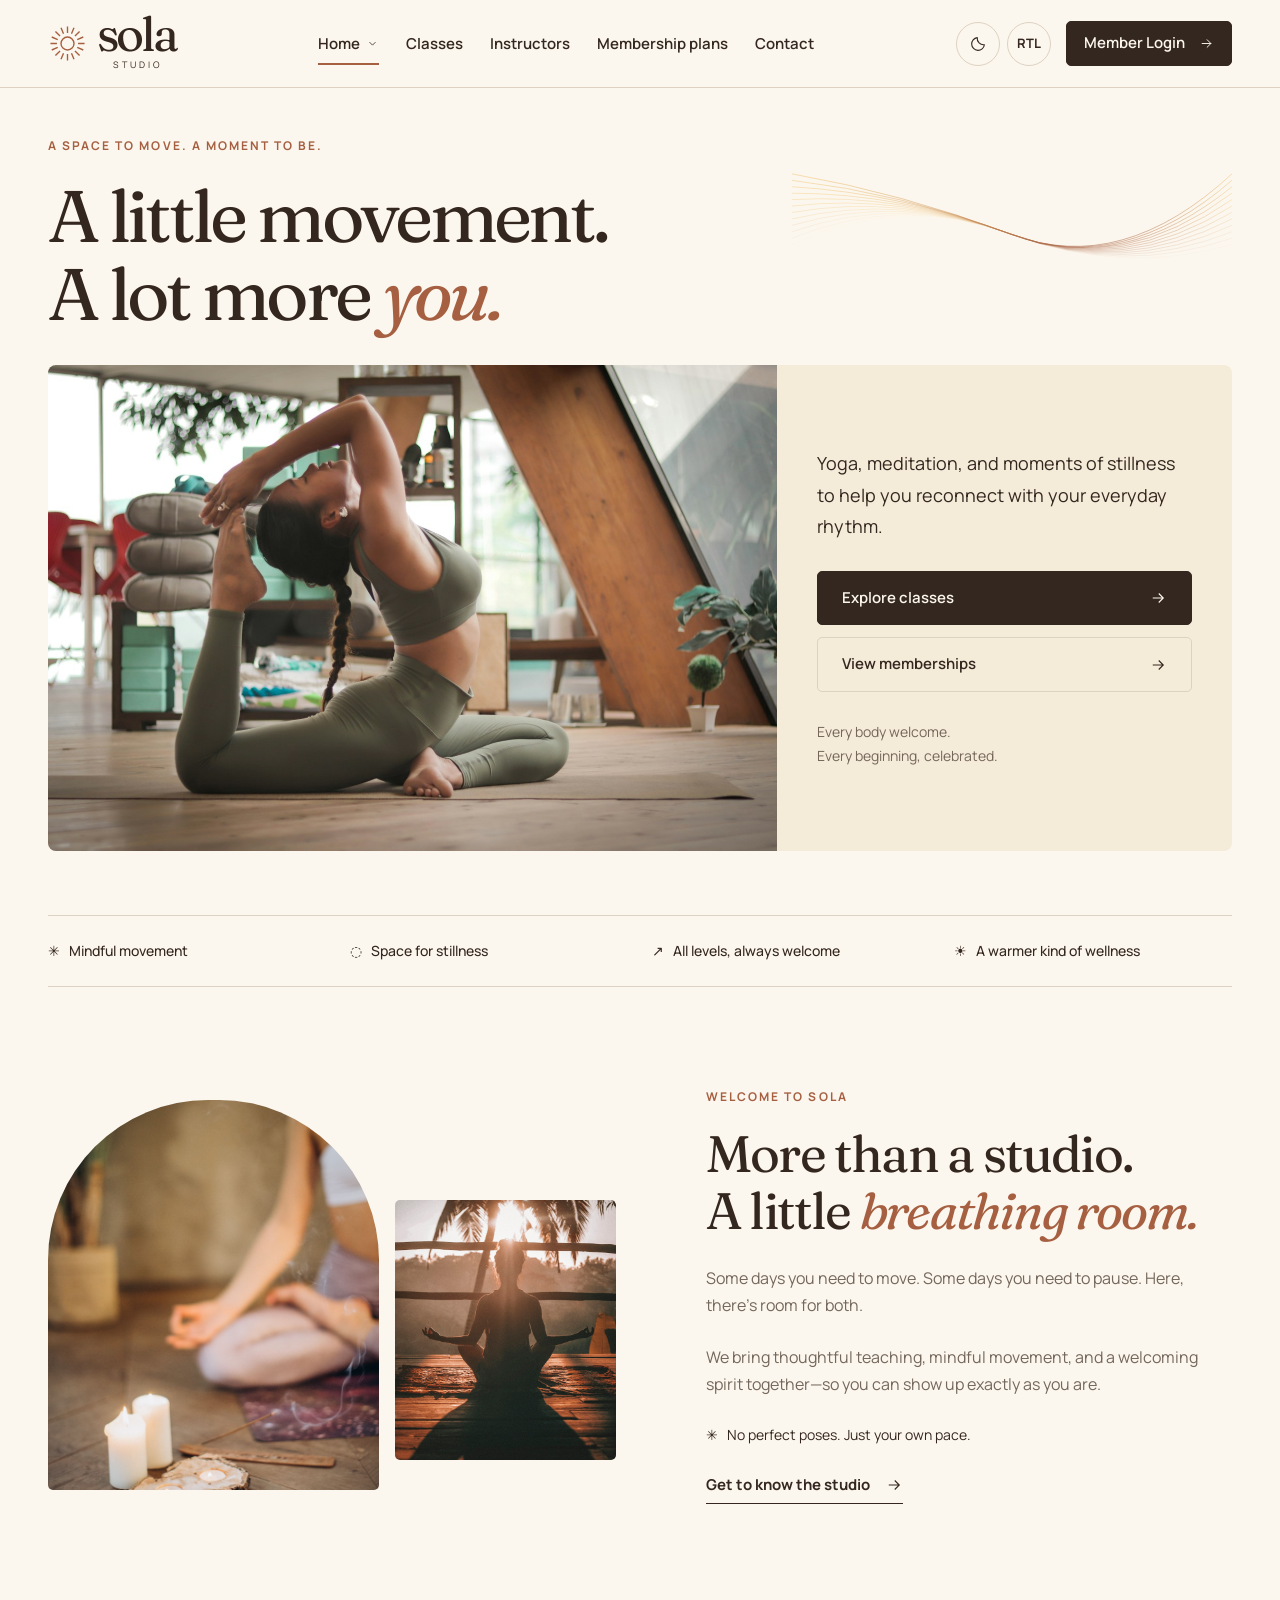
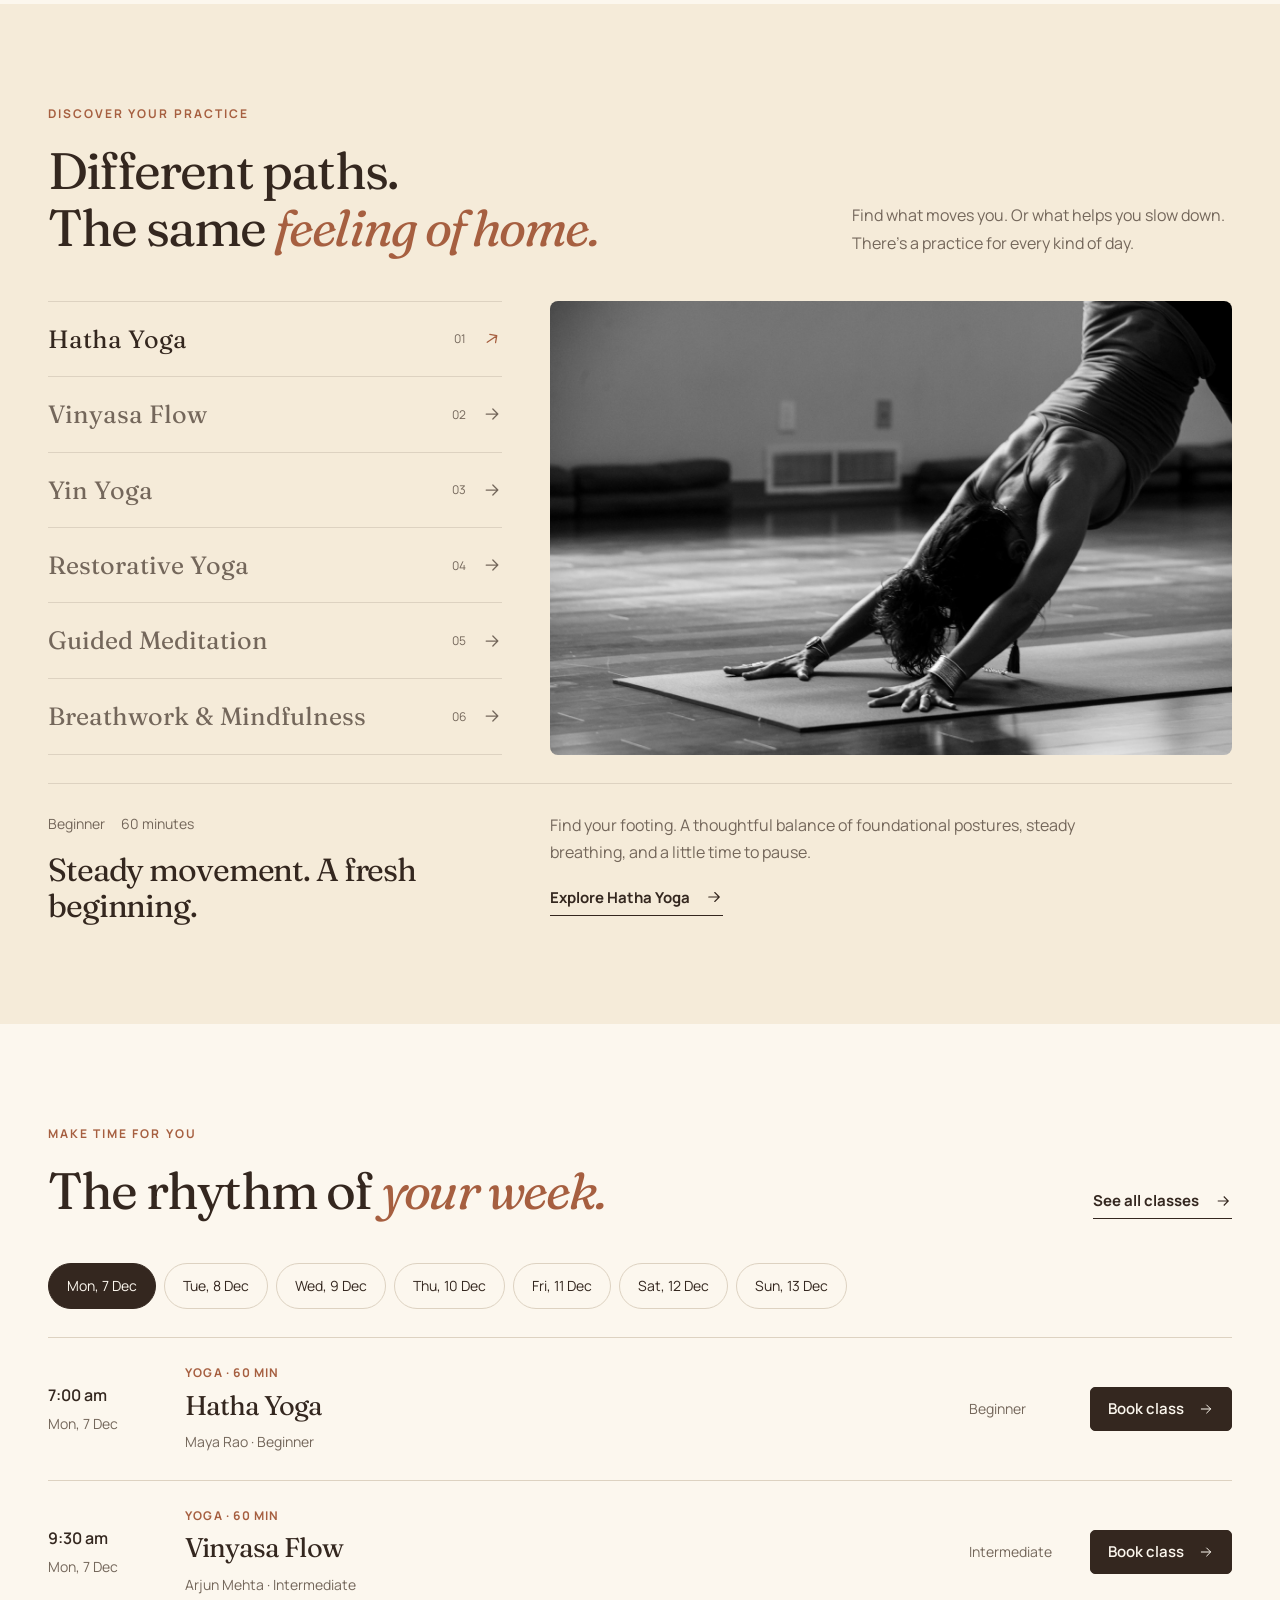
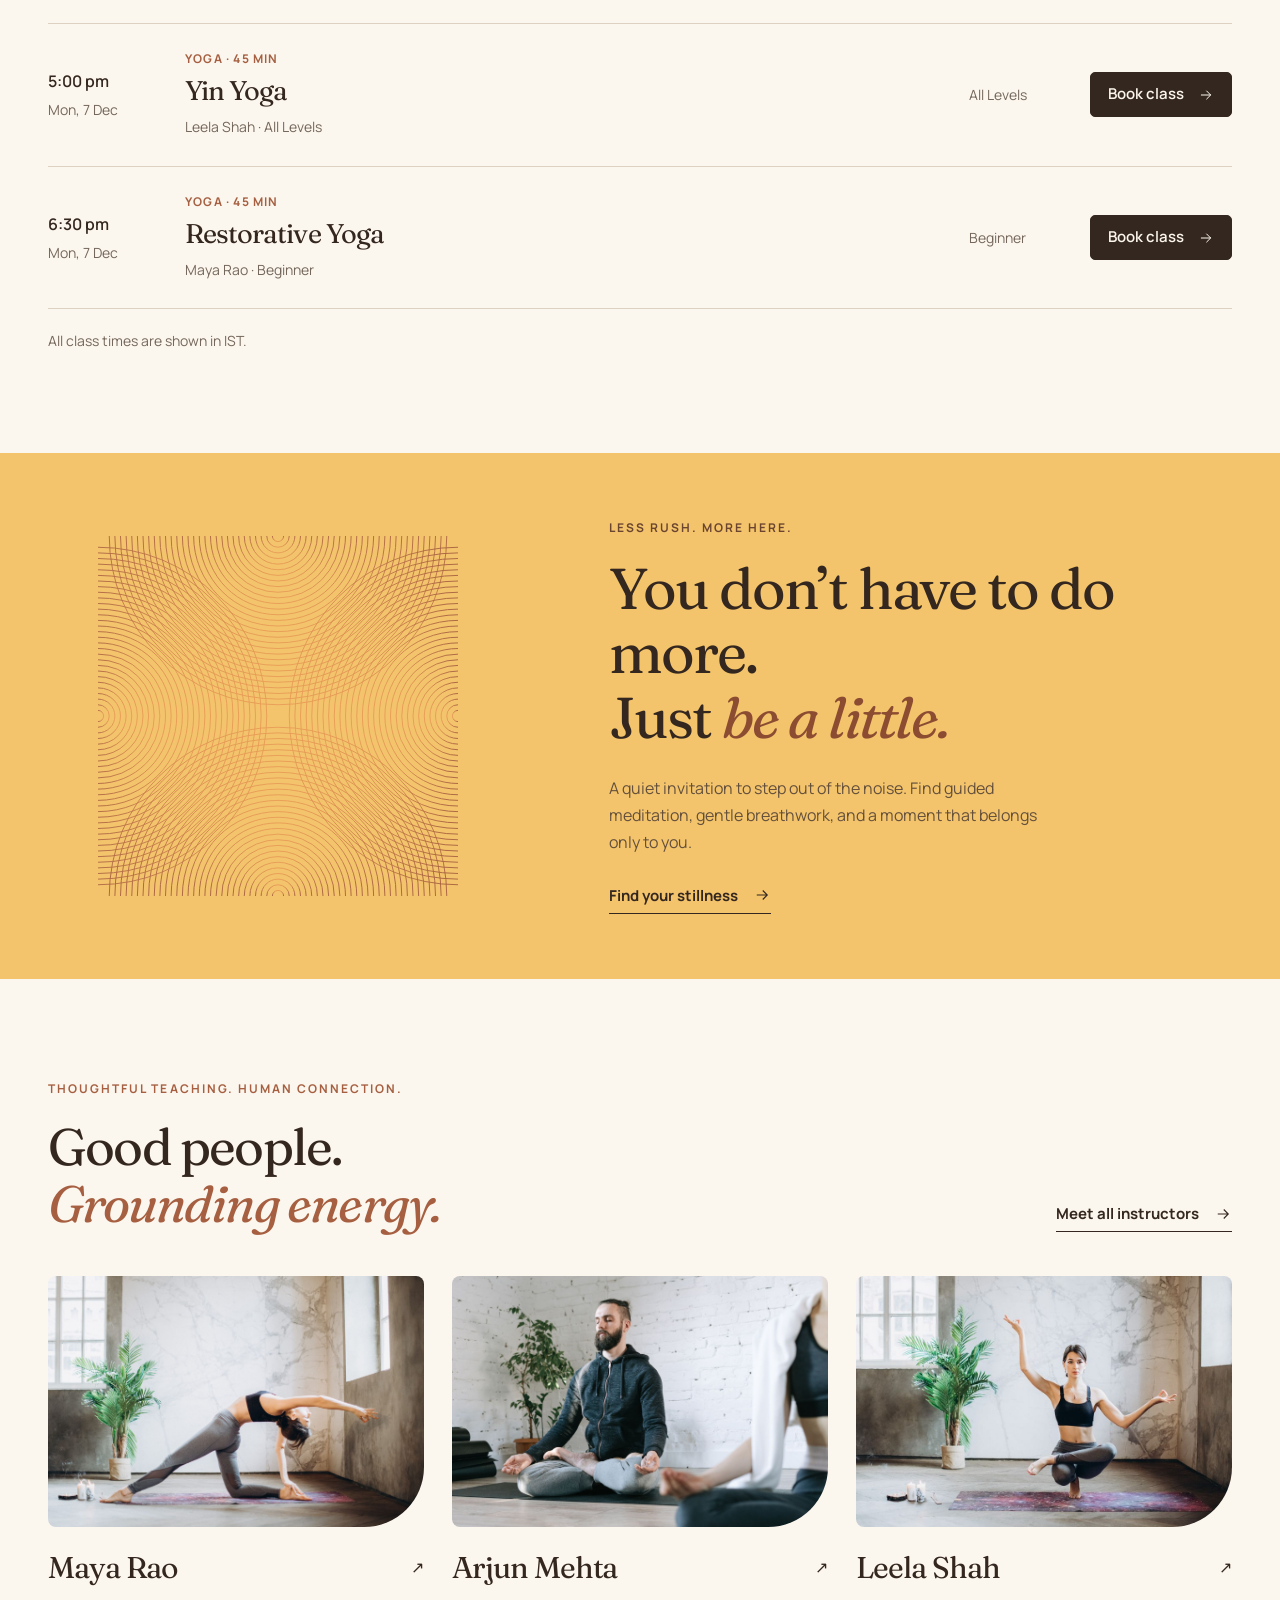
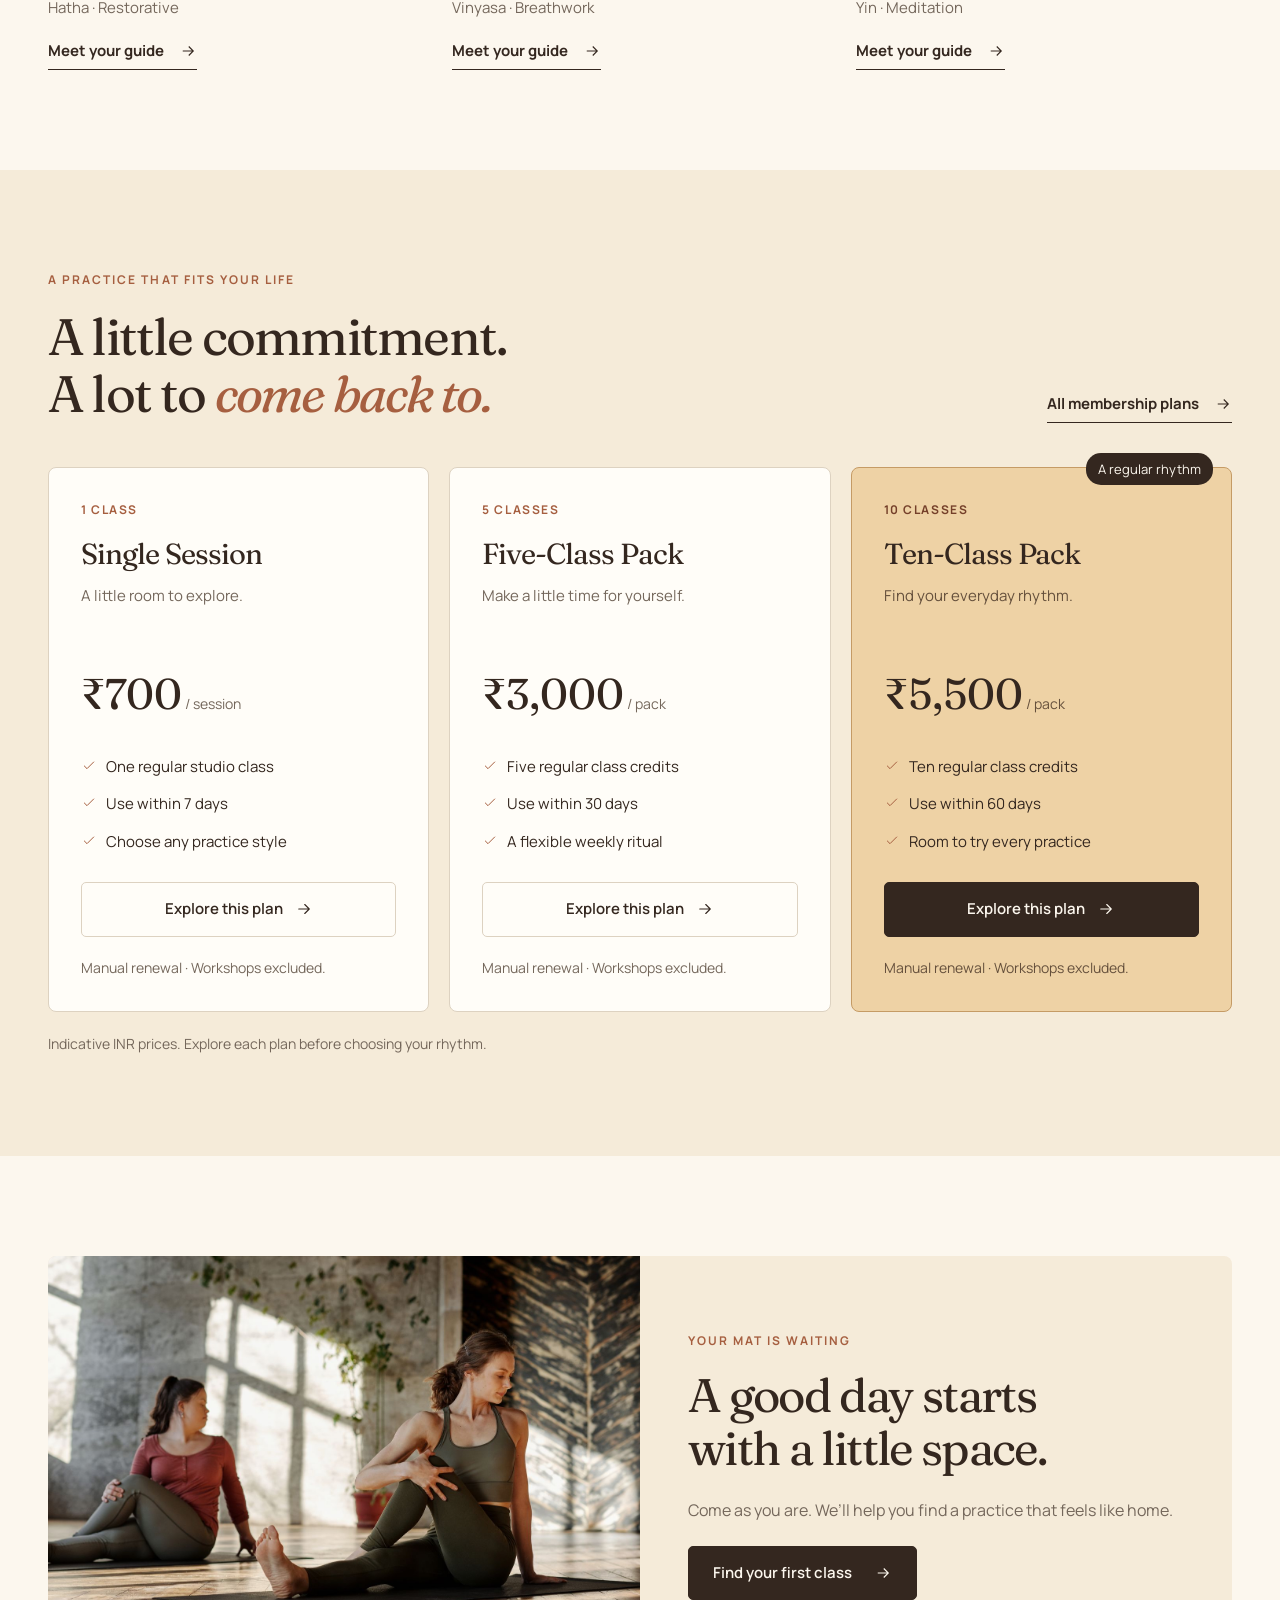
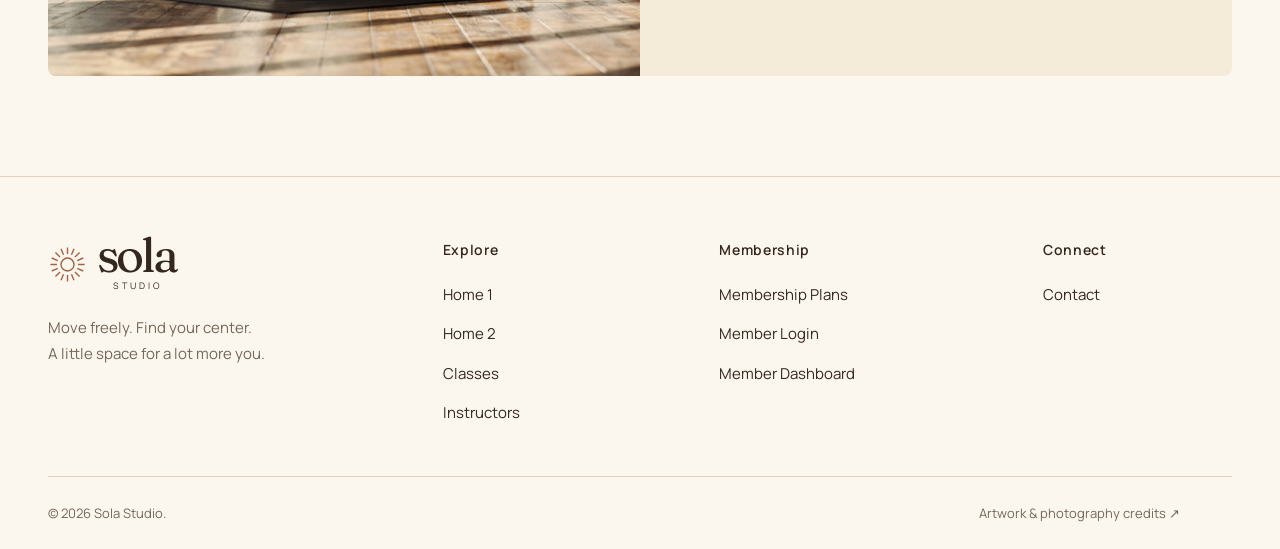
==== commit 89e9b085: "Recompose Home 1 hero with landscape photography and soft flowing waves" ====
--- a/index.html
+++ b/index.html
@@ -33,11 +33,35 @@
     <a class="skip" href="#main">Skip to content</a>
     <header class="site-header" id="site-header"></header>
     <main id="main">
-      <section class="hero">
-        <div class="wrap hero-grid">
-          <div class="hero-copy">
+      <section class="wrap home-hero" aria-labelledby="home-hero-title">
+        <div class="hero-heading">
+          <div>
             <span class="eyebrow">A space to move. A moment to be.</span>
-            <h1>A little movement.<br />A lot more <em>you.</em></h1>
+            <h1 id="home-hero-title">
+              A little movement.<br />A lot more <em>you.</em>
+            </h1>
+          </div>
+          <img
+            class="hero-waves"
+            src="./assets/graphics/hero-waves.svg"
+            alt=""
+            aria-hidden="true"
+            width="2400"
+            height="800"
+          />
+        </div>
+        <div class="hero-stage">
+          <img
+            class="home-hero-photo"
+            src="./assets/images/flow.jpg"
+            alt="Yoga practitioner stretching in a naturally lit studio"
+            width="1400"
+            height="933"
+            loading="eager"
+            decoding="async"
+            fetchpriority="high"
+          />
+          <div class="hero-story">
             <p>
               Yoga, meditation, and moments of stillness to help you reconnect
               with your everyday rhythm.
@@ -69,32 +93,9 @@
                   <path d="M5 12h14m-6-6 6 6-6 6" /></svg
               ></a>
             </div>
-            <div class="hero-footnote">
-              <span aria-hidden="true">✧</span> Every body welcome. Every
-              beginning, celebrated.
-            </div>
-          </div>
-          <div class="hero-visual">
-            <img
-              class="solar-orbit"
-              src="./assets/graphics/solar-orbit.svg"
-              alt=""
-              aria-hidden="true"
-            /><img
-              class="hero-photo"
-              src="./assets/images/flow.jpg"
-              alt="Yoga practitioner stretching in a naturally lit studio"
-              loading="eager"
-              decoding="async"
-            />
-            <div class="photo-note">
-              <span aria-hidden="true">✳</span>
-              <div>
-                <strong>Find a little room for yourself.</strong><br /><span
-                  >ON THE MAT. AND EVERYWHERE ELSE.</span
-                >
-              </div>
-            </div>
+            <p class="hero-welcome">
+              Every body welcome.<br />Every beginning, celebrated.
+            </p>
           </div>
         </div>
       </section>
--- a/assets/css/style.css
+++ b/assets/css/style.css
@@ -140,7 +140,8 @@
 .skip:focus {
   top: 10px;
 }
-.wrap {
+.wrap,
+.nav-wrap {
   max-width: 1280px;
   margin-inline: auto;
   padding-inline: 48px;
@@ -295,9 +296,6 @@
   align-items: center;
   justify-content: space-between;
   gap: 28px;
-  max-width: 1440px;
-  margin: auto;
-  padding-inline: 48px;
 }
 .brand {
   display: inline-flex;
@@ -394,96 +392,131 @@
 .nav-login {
   margin-inline-start: 8px;
 }
-.hero {
-  position: relative;
+/* Home 1: headline and flowing artwork above an image-led practice panel. */
+.home-hero {
+  padding-block: 48px 64px;
+}
+.hero-heading {
+  display: grid;
+  grid-template-columns: minmax(0, 1.6fr) minmax(0, 1fr);
+  gap: 40px;
+  align-items: center;
+  margin-bottom: 32px;
+}
+.hero-heading .eyebrow {
+  display: block;
+  margin-bottom: 22px;
+}
+.hero-heading h1 {
+  font-size: clamp(44px, 5.7vw, 76px);
+  line-height: 1.06;
+  letter-spacing: -0.05em;
+}
+.hero-waves {
+  display: block;
+  width: 100%;
+  height: auto;
+  aspect-ratio: 3/1;
+  object-fit: contain;
+}
+.hero-stage {
+  display: grid;
+  grid-template-columns: minmax(0, 1.6fr) minmax(0, 1fr);
+  background: var(--surface);
+  border-radius: 8px;
   overflow: hidden;
 }
-.hero-grid {
-  display: grid;
-  grid-template-columns: 1.03fr 1fr;
-  align-items: center;
-  gap: 50px;
-  padding-block: 65px 64px;
-  min-height: 690px;
-}
-.hero-copy {
-  position: relative;
-  z-index: 2;
-}
-.hero-copy .eyebrow {
-  display: flex;
-  align-items: center;
-  gap: 10px;
-}
-.hero-copy .eyebrow:before {
-  content: "";
-  width: 25px;
-  height: 1px;
-  background: var(--clay);
-}
-.hero h1 {
-  font-size: clamp(50px, 5.8vw, 84px);
-  max-width: 620px;
-  line-height: 1.08;
-  letter-spacing: -0.055em;
-}
-.hero-copy > p {
-  font-size: 16px;
-  max-width: 450px;
-  margin-top: 27px;
-  line-height: 1.9;
-}
-.hero-copy .actions {
-  margin-top: 31px;
-  gap: var(--space-3);
-}
-.hero-footnote {
-  display: flex;
-  gap: 10px;
-  align-items: center;
+.home-hero-photo {
+  width: 100%;
+  height: 100%;
+  aspect-ratio: 3/2;
+  object-fit: cover;
+  object-position: 45% center;
+}
+.hero-story {
+  display: flex;
+  flex-direction: column;
+  justify-content: center;
+  gap: 28px;
+  padding: 40px;
+}
+.hero-story > p {
+  font-size: 18px;
+  line-height: 1.75;
+  color: var(--ink);
+  max-width: 360px;
+}
+.hero-story .actions {
+  display: grid;
+  gap: 12px;
+}
+.hero-story .btn {
+  justify-content: space-between;
+  width: 100%;
+}
+.hero-story .hero-welcome {
+  font-size: 14px;
+  line-height: 1.7;
   color: var(--muted);
-  font-size: var(--type-support);
-  margin-top: 31px;
-}
-.hero-visual {
-  position: relative;
-  isolation: isolate;
-  min-width: 0;
-  padding-inline: 30px 0;
-  padding-top: 20px;
-}
-.hero-photo {
-  width: 100%;
-  height: 525px;
-  object-fit: cover;
-  object-position: 49% center;
-  border-radius: 240px 240px 10px 10px;
-}
-.photo-note {
-  position: absolute;
-  bottom: 25px;
-  inset-inline-start: -5px;
-  background: var(--paper);
-  padding: 16px 20px;
-  border: 1px solid var(--line);
-  border-radius: 6px;
-  box-shadow: var(--shadow);
-  display: flex;
-  align-items: center;
-  gap: var(--space-2);
-  font-size: var(--type-support);
-  line-height: 1.6;
-  max-width: calc(100% - 8px);
-}
-.photo-note svg {
-  color: var(--clay);
-}
-.photo-note strong {
-  font-weight: 600;
-}
-.photo-note span {
-  color: var(--muted);
-  font-size: var(--type-meta);
+}
+@media (max-width: 1190px) {
+  .hero-heading {
+    gap: 28px;
+  }
+  .hero-story {
+    padding: 28px;
+    gap: 22px;
+  }
+  .hero-story > p {
+    font-size: 16px;
+  }
+  .hero-stage {
+    grid-template-columns: minmax(0, 1.35fr) minmax(0, 1fr);
+  }
+}
+@media (max-width: 700px) {
+  .home-hero {
+    padding-block: 36px 48px;
+  }
+  .hero-heading {
+    grid-template-columns: minmax(0, 1fr);
+    gap: 14px;
+    margin-bottom: 22px;
+  }
+  .hero-heading h1 {
+    font-size: clamp(42px, 10.8vw, 60px);
+  }
+  .hero-heading .eyebrow {
+    margin-bottom: 18px;
+  }
+  .hero-waves {
+    max-height: 96px;
+  }
+  .hero-stage {
+    grid-template-columns: minmax(0, 1fr);
+  }
+  .hero-story {
+    grid-row: 1;
+    padding: 26px;
+    gap: 22px;
+  }
+  .hero-story > p {
+    max-width: none;
+  }
+  .hero-story .hero-welcome {
+    font-size: 14px;
+  }
+  .home-hero-photo {
+    height: auto;
+  }
+}
+@media (max-width: 360px) {
+  .hero-heading h1 {
+    font-size: 42px;
+  }
+  .hero-story {
+    padding: 22px;
+  }
 }
 .values-strip {
   border-block: 1px solid var(--line);
@@ -971,6 +1004,12 @@
 }
 select {
   cursor: pointer;
+  appearance: none;
+  padding-inline: 13px 48px;
+  background-image: url("data:image/svg+xml,%3Csvg xmlns='http://www.w3.org/2000/svg' width='16' height='16' viewBox='0 0 24 24' fill='none' stroke='%23746556' stroke-width='1.8' stroke-linecap='round' stroke-linejoin='round'%3E%3Cpath d='m6 9 6 6 6-6'/%3E%3C/svg%3E");
+  background-repeat: no-repeat;
+  background-position: right 16px center;
+  background-size: 16px;
 }
 textarea {
   resize: vertical;
@@ -1683,29 +1722,6 @@
   aspect-ratio: 3 / 2;
   border-radius: 8px 8px 100px 8px;
 }
-/* Targeted editorial components */
-.hero-visual {
-  animation: hero-arrive 0.65s ease-out both;
-  clip-path: none;
-}
-.solar-orbit {
-  position: absolute;
-  width: 380px;
-  max-width: none;
-  inset-inline-start: -70px;
-  top: -110px;
-  z-index: -1;
-}
-@keyframes hero-arrive {
-  from {
-    opacity: 0;
-    transform: translateY(10px);
-  }
-  to {
-    opacity: 1;
-    transform: translateY(0);
-  }
-}
 .practice-layout {
   display: grid;
   grid-template-columns: minmax(0, 0.8fr) minmax(0, 1.2fr);
@@ -1852,13 +1868,13 @@
 }
 .class-intro .intro-row {
   display: grid;
-  grid-template-columns: minmax(0, 1.3fr) minmax(0, 0.7fr);
+  grid-template-columns: minmax(0, 1.15fr) minmax(0, 0.85fr);
   gap: 48px;
   align-items: center;
 }
 .class-banner-art {
   width: 100%;
-  max-width: 360px;
+  max-width: 420px;
   aspect-ratio: 1;
   object-fit: contain;
   justify-self: end;
@@ -1963,8 +1979,8 @@
 }
 .guide-feature {
   display: grid;
-  grid-template-columns: minmax(0, 1.25fr) minmax(0, 0.75fr);
-  gap: 56px;
+  grid-template-columns: minmax(0, 1.15fr) minmax(0, 0.85fr);
+  gap: 48px;
   align-items: center;
   padding-block: 24px 48px;
 }
@@ -2006,18 +2022,22 @@
   flex-direction: column;
   min-width: 0;
 }
-.guide-pair article:nth-child(2) {
-  padding-top: 64px;
-}
 .guide-pair-image {
-  border-radius: 8px;
+  border-radius: 100px 100px 8px 8px;
   overflow: hidden;
 }
 .guide-pair article:nth-child(2) .guide-pair-image {
   border-radius: 80px 8px 8px 8px;
 }
 .guide-profile-copy {
+  display: flex;
+  flex-direction: column;
+  flex: 1;
+  align-items: start;
   padding-top: 28px;
+}
+.guide-profile-copy > .text-link {
+  margin-top: auto;
 }
 .guide-profile-copy h2 {
   font-size: 38px;
@@ -2150,18 +2170,9 @@
   margin-top: 14px;
 }
 @media (min-width: 1600px) {
-  .wrap {
+  .wrap,
+  .nav-wrap {
     max-width: 1380px;
-  }
-  .hero-grid {
-    min-height: 760px;
-    gap: 80px;
-  }
-  .hero-photo {
-    height: 580px;
-  }
-  .hero h1 {
-    font-size: 91px;
   }
 }
 @media (max-width: 1390px) {
@@ -2213,11 +2224,11 @@
   .mobile-menu {
     display: flex;
   }
-  .wrap {
+  .wrap,
+  .nav-wrap {
     padding-inline: 32px;
   }
   .nav-wrap {
-    padding-inline: 30px;
     gap: 20px;
   }
   .nav-tools .icon-btn {
@@ -2228,26 +2239,6 @@
     padding: 11px 14px;
     gap: 10px;
   }
-  .hero-grid {
-    gap: 25px;
-    min-height: 620px;
-  }
-  .hero-photo {
-    height: 470px;
-  }
-  .hero h1 {
-    font-size: 65px;
-  }
-  .hero-visual {
-    padding-inline-start: 20px;
-  }
-  .hero-copy > p {
-    max-width: 350px;
-  }
-  .hero .btn {
-    padding-inline: 18px;
-    gap: 13px;
-  }
   .about-grid {
     gap: 50px;
   }
@@ -2274,14 +2265,6 @@
   }
   .dashboard-content .session-action {
     margin-inline-start: 0;
-  }
-  .solar-orbit {
-    width: 340px;
-    inset-inline-start: -85px;
-    top: -70px;
-  }
-  .hero-visual {
-    clip-path: none;
   }
   .practice-layout,
   .practice-panel-content {
@@ -2331,35 +2314,6 @@
   }
   .brand img {
     width: 35px;
-  }
-  .hero-grid {
-    padding-block: 45px;
-    min-height: 0;
-    gap: 35px;
-  }
-  .hero h1 {
-    font-size: 53px;
-  }
-  .hero-photo {
-    height: auto;
-    aspect-ratio: 1 / 1;
-    object-position: 55% center;
-  }
-  .hero .actions {
-    gap: 10px;
-    align-items: stretch;
-  }
-  .hero .btn {
-    padding: 13px 18px;
-  }
-  .photo-note {
-    inset-inline-start: -10px;
-    bottom: 20px;
-    padding: 13px 16px;
-    position: relative;
-    inset: auto;
-    margin: -12px 8px 0;
-    max-width: calc(100% - 16px);
   }
   .values-strip {
     grid-template-columns: repeat(2, minmax(0, 1fr));
@@ -2513,11 +2467,6 @@
   .plan p {
     min-height: 0;
   }
-  .solar-orbit {
-    width: 300px;
-    inset-inline-start: -70px;
-    top: -65px;
-  }
   .practice-tab {
     font-size: 21px;
     padding-block: 10px;
@@ -2588,11 +2537,11 @@
   }
 }
 @media (max-width: 700px) {
-  .wrap {
+  .wrap,
+  .nav-wrap {
     padding-inline: 22px;
   }
   .nav-wrap {
-    padding-inline: 20px;
     gap: var(--space-2);
   }
   .nav-tools {
@@ -2618,47 +2567,6 @@
   .brand-sub {
     font-size: 8px;
     margin-top: 9px;
-  }
-  .hero-grid {
-    grid-template-columns: 1fr;
-    padding-block: 43px 38px;
-    gap: 33px;
-  }
-  .hero h1 {
-    font-size: clamp(53px, 11.4vw, 76px);
-    max-width: 560px;
-  }
-  .hero-copy > p {
-    max-width: 450px;
-    margin-top: 22px;
-  }
-  .hero-copy .eyebrow {
-    margin-bottom: 21px;
-  }
-  .hero-copy .actions {
-    margin-top: 25px;
-    gap: var(--space-2);
-  }
-  .hero .btn {
-    padding: 14px 20px;
-  }
-  .hero-footnote {
-    margin-top: 23px;
-  }
-  .hero-visual {
-    padding: 10px 15px 0 45px;
-    max-width: 540px;
-    width: 100%;
-    margin-inline: auto;
-  }
-  .hero-photo {
-    border-radius: 230px 230px 7px 7px;
-  }
-  .photo-note {
-    bottom: 20px;
-    padding: 14px 16px;
-    inset-inline-start: 8px;
-    max-width: calc(100% - 20px);
   }
   .values-strip {
     display: grid;
@@ -3039,14 +2947,6 @@
   .spotlight > img[src*="guide-leela"] {
     aspect-ratio: 3 / 2;
     border-radius: 8px 8px 100px 8px;
-  }
-  .solar-orbit {
-    width: 290px;
-    inset-inline-start: -55px;
-    top: -55px;
-  }
-  .hero-visual {
-    clip-path: none;
   }
   .practice-layout {
     grid-template-columns: minmax(0, 1fr);
@@ -3123,7 +3023,7 @@
     gap: 24px;
   }
   .class-banner-art {
-    width: 230px;
+    width: min(280px, 100%);
     justify-self: center;
   }
   .week-tabs {
@@ -3179,9 +3079,6 @@
   .guide-pair {
     grid-template-columns: 1fr;
     gap: 40px;
-  }
-  .guide-pair article:nth-child(2) {
-    padding-top: 0;
   }
   .guide-profile-copy {
     padding-top: 24px;
@@ -3248,10 +3145,6 @@
     grid-column: 1;
     margin: 0;
   }
-  .hero-copy .actions {
-    display: grid;
-    grid-template-columns: 1fr;
-  }
   .finder .filters,
   .filters .field {
     grid-template-columns: 1fr;
@@ -3261,12 +3154,6 @@
     display: grid;
     gap: 20px;
   }
-  .photo-note {
-    position: relative;
-    inset: auto;
-    margin: -20px 8px 0;
-    max-width: calc(100% - 16px);
-  }
   .alt-visual > img:last-child {
     width: 160px;
     bottom: -25px;
@@ -3274,27 +3161,12 @@
   }
 }
 @media (max-width: 360px) {
-  .wrap {
+  .wrap,
+  .nav-wrap {
     padding-inline: 18px;
-  }
-  .nav-wrap {
-    padding-inline: 16px;
   }
   .nav-tools {
     gap: 3px;
-  }
-  .hero h1 {
-    font-size: 49px;
-  }
-  .hero .actions {
-    gap: 9px;
-  }
-  .hero .btn {
-    padding-inline: 13px;
-    gap: 10px;
-  }
-  .hero-visual {
-    padding-inline-start: 30px;
   }
   .session-action {
     margin-inline-start: 0;
@@ -3326,11 +3198,6 @@
   .day-story img {
     margin-top: 20px;
     width: 100%;
-  }
-  .solar-orbit {
-    width: 245px;
-    inset-inline-start: -48px;
-    top: -45px;
   }
   .footer-top {
     grid-template-columns: 1fr;
--- a/assets/css/dark-mode.css
+++ b/assets/css/dark-mode.css
@@ -11,9 +11,6 @@
 }
 [data-theme="dark"] .brand img {
   filter: brightness(1.55);
-}
-[data-theme="dark"] .solar-orbit {
-  opacity: 0.75;
 }
 [data-theme="dark"] .plan.featured .btn {
   background: #34271f;
@@ -30,8 +27,7 @@
   color: #fcf7ee;
   border-color: #34271f;
 }
-[data-theme="dark"] .guide-portrait,
-[data-theme="dark"] .hero-photo {
+[data-theme="dark"] .guide-portrait {
   filter: brightness(0.88);
 }
 [data-theme="dark"] .danger {
@@ -44,3 +40,10 @@
 [data-theme="dark"] .slow-panel em {
   color: #75402a;
 }
+
+[data-theme="dark"] select {
+  background-image: url("data:image/svg+xml,%3Csvg xmlns='http://www.w3.org/2000/svg' width='16' height='16' viewBox='0 0 24 24' fill='none' stroke='%23D5C5B3' stroke-width='1.8' stroke-linecap='round' stroke-linejoin='round'%3E%3Cpath d='m6 9 6 6 6-6'/%3E%3C/svg%3E");
+}
+[data-theme="dark"] .class-banner-art {
+  filter: brightness(1.4);
+}
--- a/assets/css/rtl.css
+++ b/assets/css/rtl.css
@@ -31,3 +31,7 @@
   direction: ltr;
   text-align: right;
 }
+
+[dir="rtl"] select {
+  background-position: left 16px center;
+}
